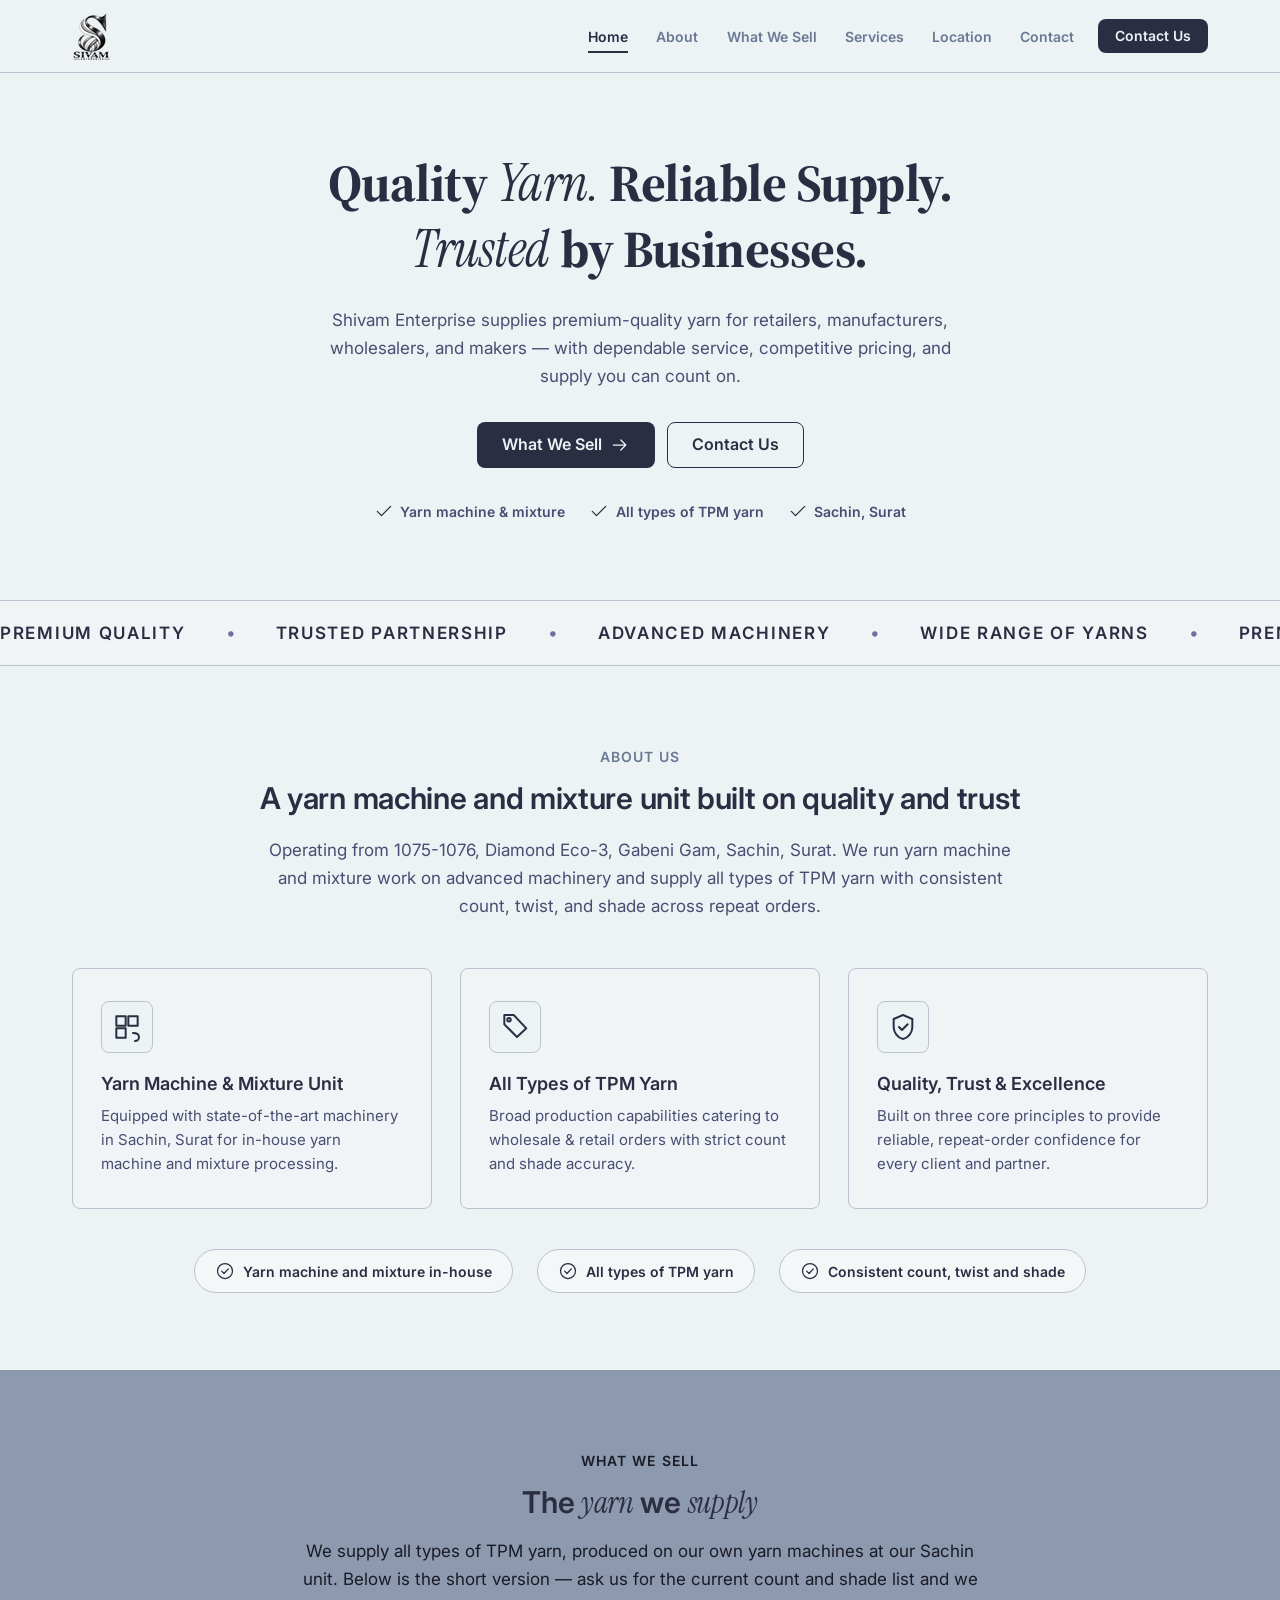
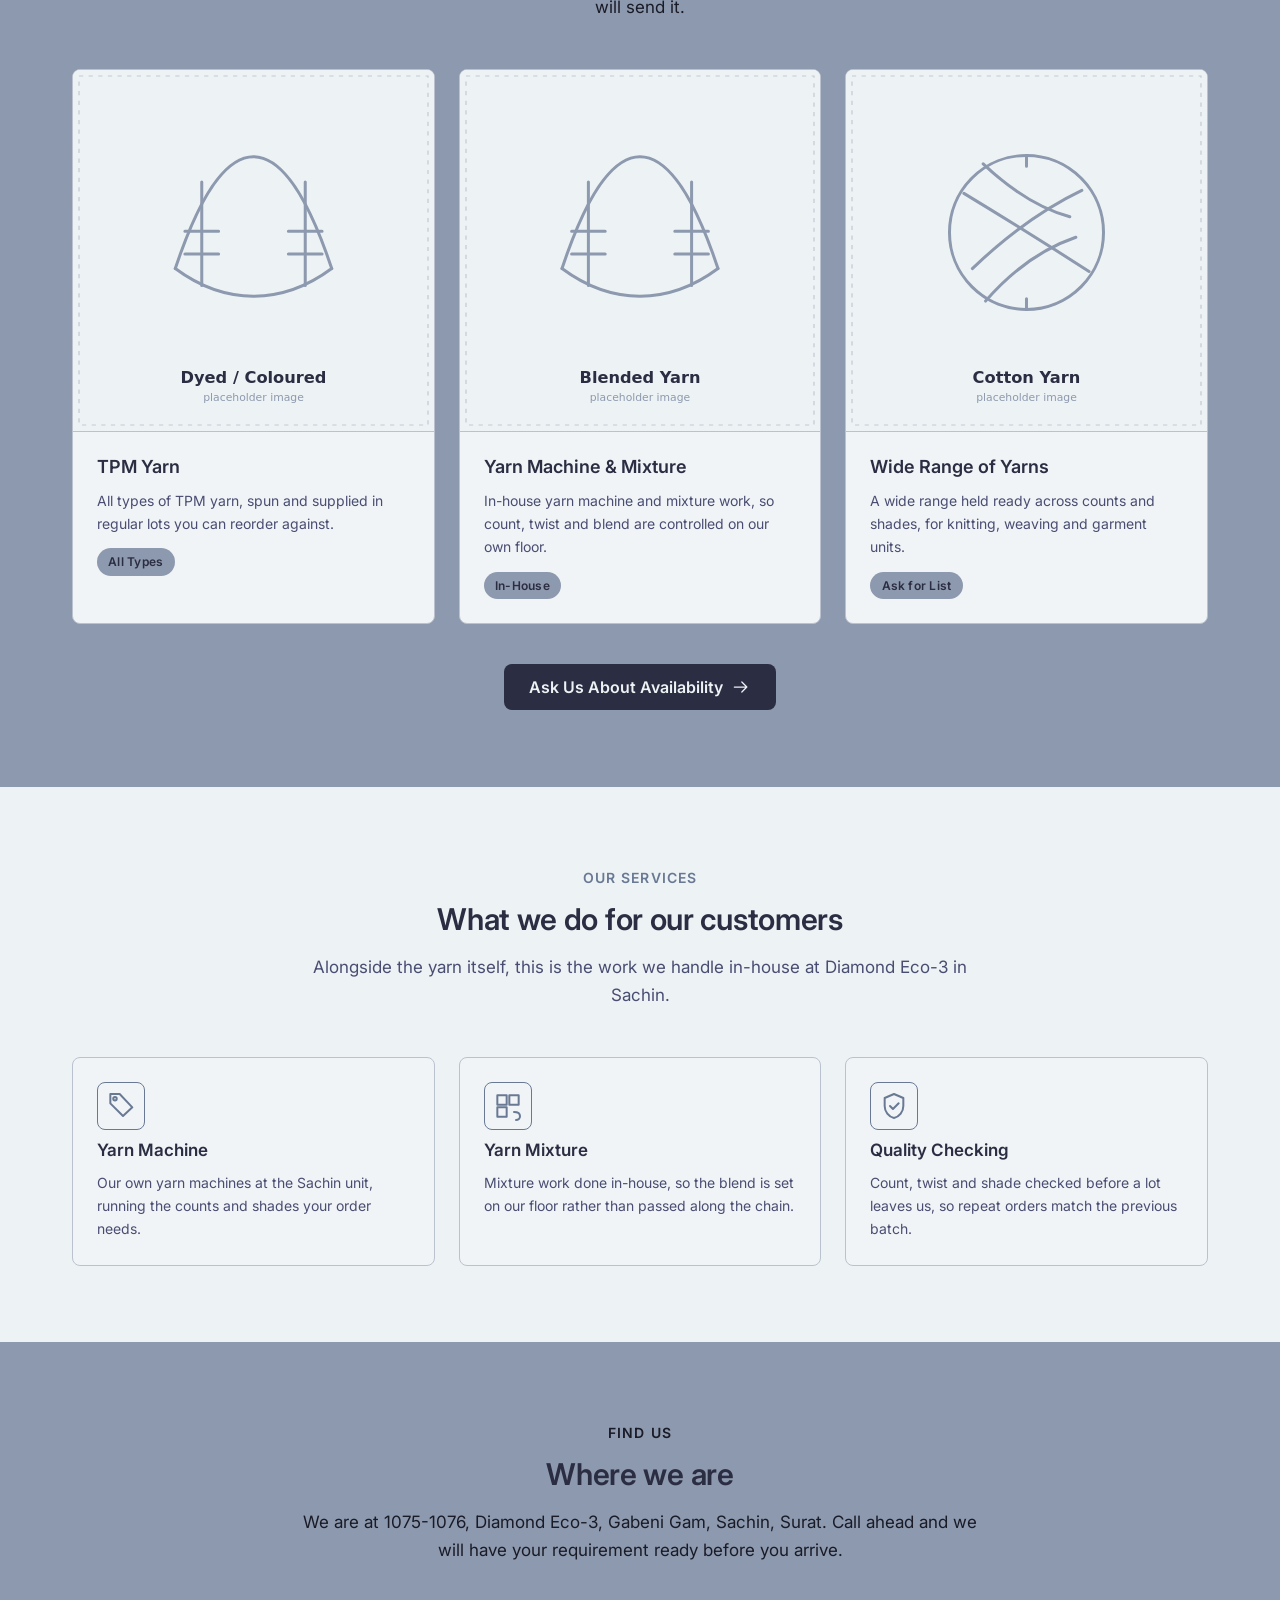
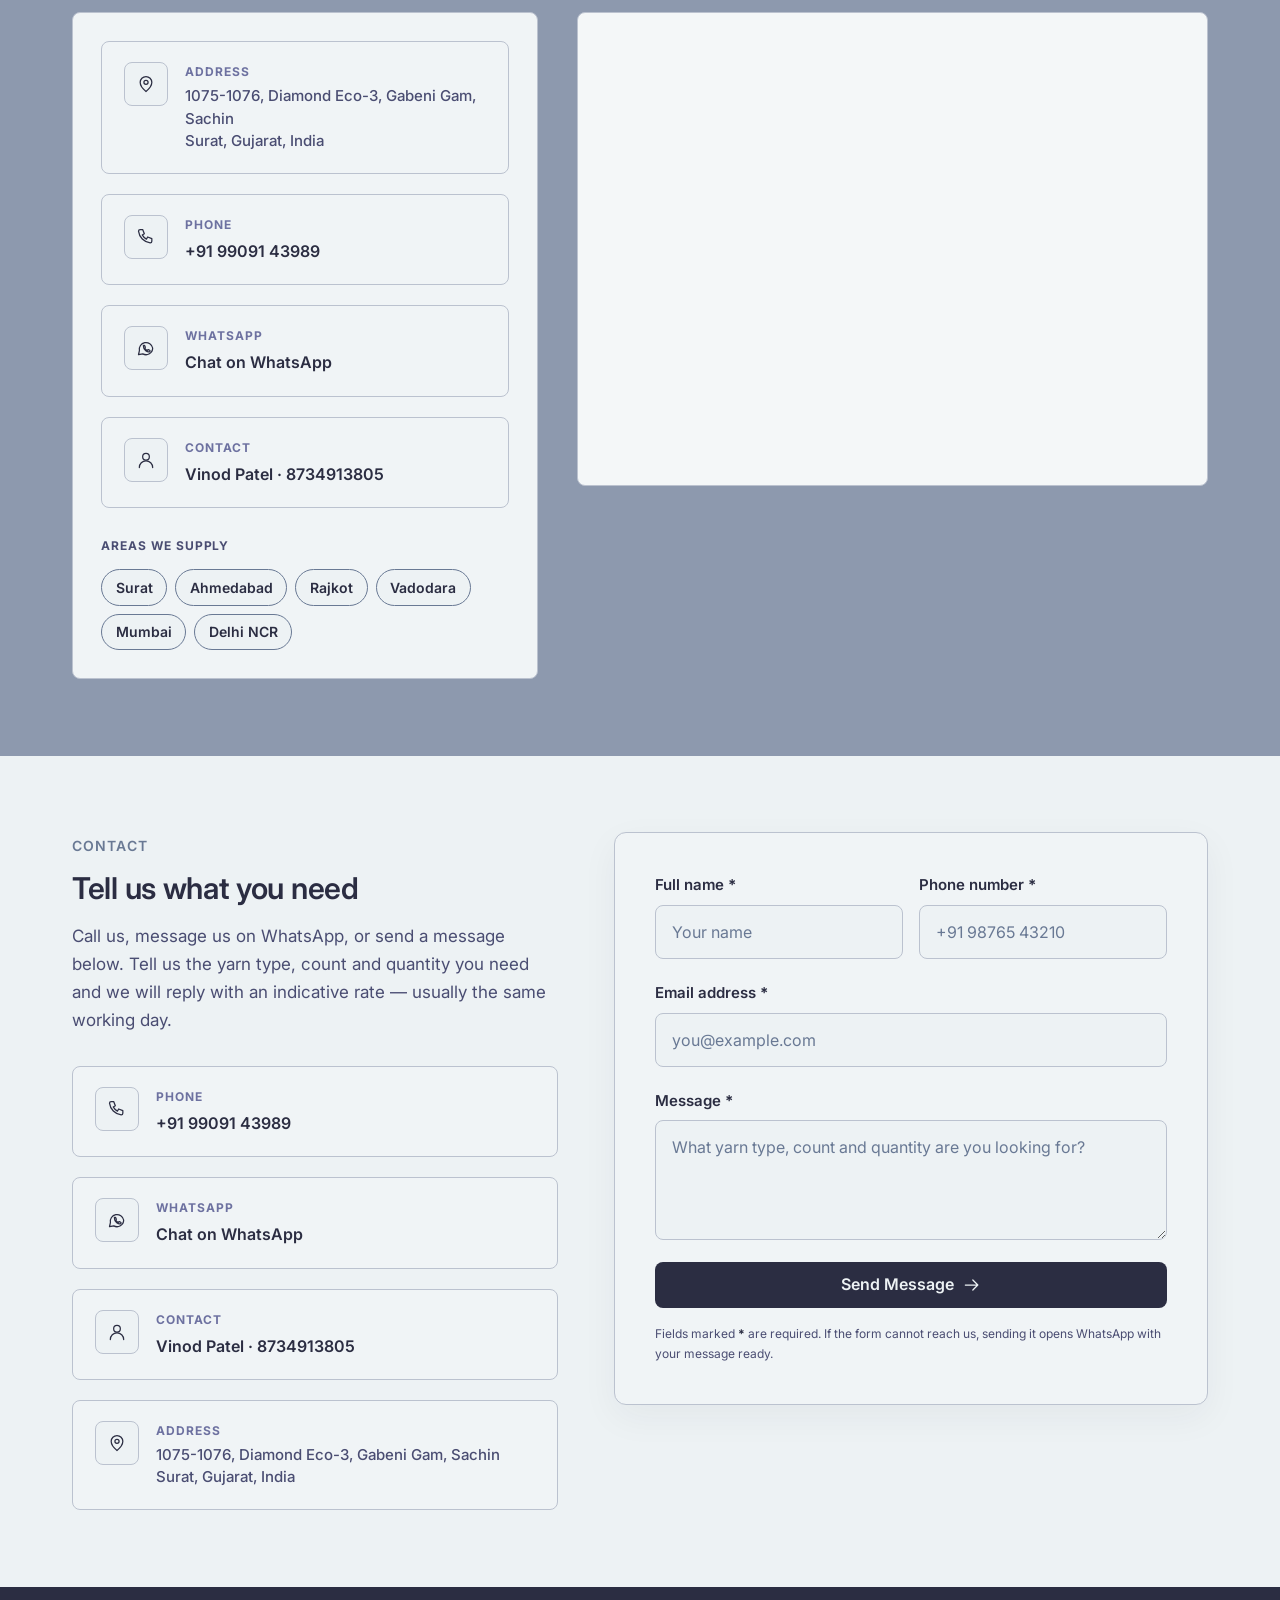
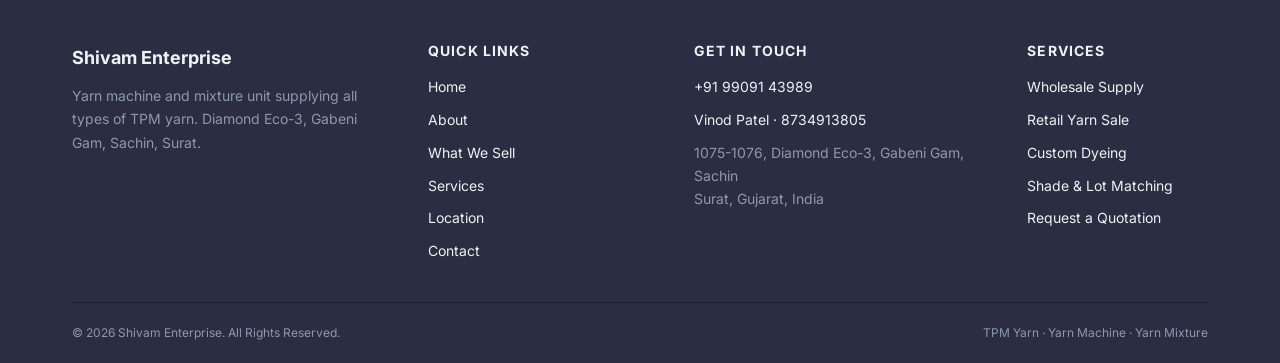
==== index.html @ b1f3869c "Use client logo artwork, fix scroll jank, add scroll-spy Logo - Adopt the client's current artwork a" ====
<!DOCTYPE html>
<html lang="en">
<head>
<meta charset="utf-8">
<meta name="viewport" content="width=device-width, initial-scale=1">

<!-- ======================================================================
     SEO basics (required by prompt.md section 5)
     Open Graph / favicon / sitemap were intentionally left out of scope.
     ====================================================================== -->
<title>Shivam Enterprise — Yarn Machine &amp; Mixture, Sachin Surat</title>
<meta name="description" content="Shivam Enterprise supplies premium-quality yarn from 1075-1076, Diamond Eco-3, Gabeni Gam, Sachin, Surat. Yarn machine and mixture unit, all types of TPM yarn, wholesale and retail.">
<link rel="canonical" href="https://www.shivamenterprise.in/">
<meta name="theme-color" content="#edf2f4">

<!-- Favicon. One small on-palette SVG, not the full artwork: the logo is a
     detailed portrait mark that would be an unreadable smudge at 16px, and
     Sivam_Enterprise_Logo_Transparent.svg is 1.85 MB because it is a raster
     wrapped in an <svg> tag despite the extension. Pointing five sizes at it
     meant every tab fetch pulled ~1.9 MB. -->
<link rel="icon" type="image/svg+xml" href="images/favicon.svg">

<link rel="preconnect" href="https://fonts.googleapis.com">
<link rel="preconnect" href="https://fonts.gstatic.com" crossorigin>
<!-- Inter for all UI/body/headings (400-700). Instrument Serif for the hero
     headline ONLY, and at weight 400 only - it ships regular-only, so any
     bolder weight would be a synthesised fake. Italic is deliberately not
     requested, so the browser does not download two unused files. -->
<link rel="stylesheet" href="https://fonts.googleapis.com/css2?family=Inter:wght@400;500;600;700&family=Instrument+Serif:ital@0;1&family=Source+Serif+4:ital,opsz,wght@0,8..60,400..700;1,8..60,400..700&display=swap">
<link rel="stylesheet" href="css/style.css">
</head>

<body>

<a class="skip-link" href="#main">Skip to main content</a>

<!-- ======================================================================
     ICON SPRITE - outline style, 24x24, stroke 1.5, currentColor only.
     Add a new icon by copying a <symbol> and changing the path data.
     ====================================================================== -->
<svg class="icon-sprite" aria-hidden="true" focusable="false" xmlns="http://www.w3.org/2000/svg">
  <symbol id="i-menu" viewBox="0 0 24 24"><path d="M3 6h18M3 12h18M3 18h18"/></symbol>
  <symbol id="i-close" viewBox="0 0 24 24"><path d="M6 6l12 12M18 6L6 18"/></symbol>
  <symbol id="i-phone" viewBox="0 0 24 24"><path d="M5 3h3l2 5-2.5 1.5a12 12 0 0 0 5 5L14 12l5 2v3a2 2 0 0 1-2 2A16 16 0 0 1 3 5a2 2 0 0 1 2-2Z"/></symbol>
  <symbol id="i-whatsapp" viewBox="0 0 24 24"><path d="M20 12a8 8 0 0 1-11.9 7L3 20l1.1-4.9A8 8 0 1 1 20 12Z"/><path d="M8.8 9.2c.2-.5.4-.5.6-.5h.5c.2 0 .4 0 .6.5l.7 1.7c.1.2 0 .4-.1.6l-.4.5c-.1.2-.2.3-.1.5a6 6 0 0 0 2.6 2.3c.2.1.4 0 .5-.1l.6-.7c.2-.2.3-.2.5-.1l1.6.8c.2.1.4.2.4.4v.6c0 .4-.3.8-.7.9-1.4.4-3-.2-4.4-1.3-1.5-1.2-2.7-3-2.7-4.8 0-.8.3-1.5.6-1.8Z"/></symbol>
  <symbol id="i-mail" viewBox="0 0 24 24"><rect x="3" y="5" width="18" height="14" rx="2"/><path d="m3.5 7 8.5 6 8.5-6"/></symbol>
  <symbol id="i-pin" viewBox="0 0 24 24"><path d="M12 21s7-5.6 7-11a7 7 0 1 0-14 0c0 5.4 7 11 7 11Z"/><circle cx="12" cy="10" r="2.5"/></symbol>
  <symbol id="i-clock" viewBox="0 0 24 24"><circle cx="12" cy="12" r="9"/><path d="M12 7v5l3 2"/></symbol>
  <symbol id="i-check" viewBox="0 0 24 24"><path d="m4 12.5 5 5L20 6.5"/></symbol>
  <symbol id="i-check-circle" viewBox="0 0 24 24"><circle cx="12" cy="12" r="9"/><path d="m8 12.2 2.8 2.8L16 9.5"/></symbol>
  <symbol id="i-alert" viewBox="0 0 24 24"><circle cx="12" cy="12" r="9"/><path d="M12 7.5v5.5M12 16.2v.3"/></symbol>
  <symbol id="i-arrow-right" viewBox="0 0 24 24"><path d="M4 12h15M13 6l6 6-6 6"/></symbol>
  <symbol id="i-shield" viewBox="0 0 24 24"><path d="M12 3l7 3v6c0 4.2-2.9 7.9-7 9-4.1-1.1-7-4.8-7-9V6l7-3Z"/><path d="m9 12 2.2 2.2L15.5 10"/></symbol>
  <symbol id="i-truck" viewBox="0 0 24 24"><path d="M3 7h10v9H3zM13 10h4l3 3v3h-7z"/><circle cx="7" cy="18" r="1.8"/><circle cx="17" cy="18" r="1.8"/></symbol>
  <symbol id="i-swatch" viewBox="0 0 24 24"><path d="M4 4h7v7H4zM13 4h7v7h-7zM4 13h7v7H4z"/><path d="M16.5 16.5c3 0 4.5 1.4 4.5 3.2 0 1.6-1.3 2.8-3 2.8"/></symbol>
  <symbol id="i-tag" viewBox="0 0 24 24"><path d="M11 3H4v7l9.5 9.5L20.5 13 11 3Z"/><circle cx="7.5" cy="6.5" r="1.3"/></symbol>
  <symbol id="i-award" viewBox="0 0 24 24"><circle cx="12" cy="9" r="5.5"/><path d="m8.5 13.5-1.5 7.5 5-2.5 5 2.5-1.5-7.5"/></symbol>
  <symbol id="i-user" viewBox="0 0 24 24"><circle cx="12" cy="8" r="4"/><path d="M4 21a8 8 0 0 1 16 0"/></symbol>
  <symbol id="i-instagram" viewBox="0 0 24 24"><rect x="3" y="3" width="18" height="18" rx="5"/><circle cx="12" cy="12" r="4"/><circle cx="17" cy="7" r="0.9"/></symbol>
  <symbol id="i-facebook" viewBox="0 0 24 24"><path d="M14 8h2.5V5H14a3.5 3.5 0 0 0-3.5 3.5V11H8v3h2.5v6h3v-6H16l.5-3h-3V8.8A.8.8 0 0 1 14.3 8Z"/></symbol>
</svg>

<!-- ======================================================================
     NAVBAR
     ====================================================================== -->
<header class="site-header" id="top">
  <nav class="container nav" aria-label="Primary">
    <a class="brand" href="#home">
      <picture>
        <source srcset="images/logo.webp" type="image/webp">
        <img class="brand__logo" src="images/logo.png"
             srcset="images/logo-2x.png 2x, images/logo-3x.png 3x"
             width="39" height="48" alt="Shivam Enterprise" decoding="async">
      </picture>
    </a>


    <button class="nav__toggle" type="button"
            aria-expanded="false" aria-controls="nav-menu" aria-label="Open menu">
      <svg class="icon icon--menu" aria-hidden="true"><use href="#i-menu"></use></svg>
      <svg class="icon icon--close" aria-hidden="true"><use href="#i-close"></use></svg>
    </button>

    <div class="nav__menu" id="nav-menu">
      <ul class="nav__links">
        <li><a class="nav__link is-active" href="#home" data-nav="home">Home</a></li>
        <li><a class="nav__link" href="#about" data-nav="about">About</a></li>
        <li><a class="nav__link" href="#what-we-sell" data-nav="sell">What We Sell</a></li>
        <li><a class="nav__link" href="#services" data-nav="services">Services</a></li>
        <li><a class="nav__link" href="#location" data-nav="location">Location</a></li>
        <li><a class="nav__link" href="#contact" data-nav="contact">Contact</a></li>
      </ul>
      <div class="nav__actions">
        <a class="btn btn--primary btn--small" href="#contact">Contact Us</a>
      </div>
    </div>
  </nav>
</header>

<main id="main">

  <!-- ====================================================================
       1. HERO — text only, centred at every width.
       EDIT: the <h1> and the paragraph below are the two most important
       lines of copy on the site.

       The headline mixes two display faces word by word:
         .font-source-serif  -> Source Serif 4, normal, 700  (structural words)
         .font-serif-italic  -> Instrument Serif, italic, 400 (accent words)
       .hero__title-line forces the break between the two lines. Keep both
       faces inside the .hero__title only - everything else is Inter.
       ==================================================================== -->
  <section class="hero" id="home" data-nav="home" aria-labelledby="hero-title">
    <div class="container hero__grid">
      <div class="hero__body">
        <h1 class="hero__title" id="hero-title">
          <span class="hero__title-line"><span class="font-source-serif">Quality</span> <span class="font-serif-italic">Yarn.</span> <span class="font-source-serif">Reliable Supply.</span></span>
          <span class="hero__title-line"><span class="font-serif-italic">Trusted</span> <span class="font-source-serif">by Businesses.</span></span>
        </h1>
        <p class="hero__text">
          Shivam Enterprise supplies premium-quality yarn for retailers,
          manufacturers, wholesalers, and makers — with dependable service,
          competitive pricing, and supply you can count on.
        </p>
        <div class="hero__actions">
          <a class="btn btn--primary" href="#what-we-sell">
            What We Sell <svg class="icon" aria-hidden="true"><use href="#i-arrow-right"></use></svg>
          </a>
          <a class="btn btn--secondary" href="#contact">Contact Us</a>
        </div>
        <ul class="hero__points">
          <li><svg class="icon" aria-hidden="true"><use href="#i-check"></use></svg> Yarn machine &amp; mixture</li>
          <li><svg class="icon" aria-hidden="true"><use href="#i-check"></use></svg> All types of TPM yarn</li>
          <li><svg class="icon" aria-hidden="true"><use href="#i-check"></use></svg> Sachin, Surat</li>
        </ul>
      </div>
    </div>
  </section>

  <!-- ====================================================================
       2. VALUE BAND  (Lavender Grey - the 30% surface)
       These four come from the company signage. EDIT if you would rather
       show real figures here (years in business, tonnage, clients).
       ==================================================================== -->
  <section class="ticker" aria-label="Business highlights">
    <div class="ticker__track">
      <div class="ticker__content">
        <span class="ticker__item">Premium Quality</span>
        <span class="ticker__dot">&bull;</span>
        <span class="ticker__item">Trusted Partnership</span>
        <span class="ticker__dot">&bull;</span>
        <span class="ticker__item">Advanced Machinery</span>
        <span class="ticker__dot">&bull;</span>
        <span class="ticker__item">Wide Range of Yarns</span>
        <span class="ticker__dot">&bull;</span>
        <span class="ticker__item">Premium Quality</span>
        <span class="ticker__dot">&bull;</span>
        <span class="ticker__item">Trusted Partnership</span>
        <span class="ticker__dot">&bull;</span>
        <span class="ticker__item">Advanced Machinery</span>
        <span class="ticker__dot">&bull;</span>
        <span class="ticker__item">Wide Range of Yarns</span>
        <span class="ticker__dot">&bull;</span>
      </div>
      <div class="ticker__content" aria-hidden="true">
        <span class="ticker__item">Premium Quality</span>
        <span class="ticker__dot">&bull;</span>
        <span class="ticker__item">Trusted Partnership</span>
        <span class="ticker__dot">&bull;</span>
        <span class="ticker__item">Advanced Machinery</span>
        <span class="ticker__dot">&bull;</span>
        <span class="ticker__item">Wide Range of Yarns</span>
        <span class="ticker__dot">&bull;</span>
        <span class="ticker__item">Premium Quality</span>
        <span class="ticker__dot">&bull;</span>
        <span class="ticker__item">Trusted Partnership</span>
        <span class="ticker__dot">&bull;</span>
        <span class="ticker__item">Advanced Machinery</span>
        <span class="ticker__dot">&bull;</span>
        <span class="ticker__item">Wide Range of Yarns</span>
        <span class="ticker__dot">&bull;</span>
      </div>
    </div>
  </section>

  <!-- ====================================================================
       3. ABOUT US
       EDIT: the two paragraphs and the checklist.
       ==================================================================== -->
  <section class="section" id="about" data-nav="about" aria-labelledby="about-title">
    <div class="container">
      
      <div class="about__head">
        <span class="eyebrow">About Us</span>
        <h2 id="about-title">A yarn machine and mixture unit built on quality and trust</h2>
        <p class="about__intro">
          Operating from 1075-1076, Diamond Eco-3, Gabeni Gam, Sachin, Surat. We run yarn machine
          and mixture work on advanced machinery and supply all types of TPM yarn with consistent count, twist, and shade across repeat orders.
        </p>
      </div>

      <div class="about__features">
        <div class="about-card">
          <div class="about-card__icon">
            <svg class="icon icon--lg" aria-hidden="true"><use href="#i-swatch"></use></svg>
          </div>
          <h3 class="about-card__title">Yarn Machine &amp; Mixture Unit</h3>
          <p class="about-card__desc">
            Equipped with state-of-the-art machinery in Sachin, Surat for in-house yarn machine and mixture processing.
          </p>
        </div>

        <div class="about-card">
          <div class="about-card__icon">
            <svg class="icon icon--lg" aria-hidden="true"><use href="#i-tag"></use></svg>
          </div>
          <h3 class="about-card__title">All Types of TPM Yarn</h3>
          <p class="about-card__desc">
            Broad production capabilities catering to wholesale &amp; retail orders with strict count and shade accuracy.
          </p>
        </div>

        <div class="about-card">
          <div class="about-card__icon">
            <svg class="icon icon--lg" aria-hidden="true"><use href="#i-shield"></use></svg>
          </div>
          <h3 class="about-card__title">Quality, Trust &amp; Excellence</h3>
          <p class="about-card__desc">
            Built on three core principles to provide reliable, repeat-order confidence for every client and partner.
          </p>
        </div>
      </div>

      <div class="about__highlights">
        <div class="about__pill">
          <svg class="icon" aria-hidden="true"><use href="#i-check-circle"></use></svg>
          <span>Yarn machine and mixture in-house</span>
        </div>
        <div class="about__pill">
          <svg class="icon" aria-hidden="true"><use href="#i-check-circle"></use></svg>
          <span>All types of TPM yarn</span>
        </div>
        <div class="about__pill">
          <svg class="icon" aria-hidden="true"><use href="#i-check-circle"></use></svg>
          <span>Consistent count, twist and shade</span>
        </div>
      </div>

    </div>
  </section>

  <!-- ====================================================================
       4. WHAT WE SELL
       Informational only: no prices, no per-item buttons, no ordering.
       TODO: these 3 cards cover only what the company signage confirms.
       Replace them with your real product list — copy or delete a whole
       <article> to add or remove a type, and point each <img> at a real
       photo in images/categories/.
       ==================================================================== -->
  <section class="section section--lav" id="what-we-sell" data-nav="sell" aria-labelledby="sell-title">
    <div class="container">
      <div class="section-head">
        <span class="eyebrow">What We Sell</span>
        <h2 id="sell-title">The <span class="font-serif-italic">yarn</span> we <span class="font-serif-italic">supply</span></h2>
        <p class="lead" style="margin-top:1rem">
          We supply all types of TPM yarn, produced on our own yarn machines
          at our Sachin unit. Below is the short version — ask us for the
          current count and shade list and we will send it.
        </p>
      </div>

      <div class="grid grid--3">

        <article class="card card--info">
          <div class="card__media">
            <img src="images/categories/dyed.svg" width="600" height="600"
                 alt="Placeholder image - melange yarn in assorted shades" loading="lazy" decoding="async">
          </div>
          <div class="card__body">
            <h3 class="card__title">TPM Yarn</h3>
            <p class="card__desc">All types of TPM yarn, spun and supplied in regular lots you can reorder against.</p>
            <span class="tag">All Types</span>
          </div>
        </article>

        <article class="card card--info">
          <div class="card__media">
            <img src="images/categories/blended.svg" width="600" height="600"
                 alt="Placeholder image - blended yarn mixture" loading="lazy" decoding="async">
          </div>
          <div class="card__body">
            <h3 class="card__title">Yarn Machine &amp; Mixture</h3>
            <p class="card__desc">In-house yarn machine and mixture work, so count, twist and blend are controlled on our own floor.</p>
            <span class="tag">In-House</span>
          </div>
        </article>

        <article class="card card--info">
          <div class="card__media">
            <img src="images/categories/cotton.svg" width="600" height="600"
                 alt="Placeholder image - wide range of yarn cones" loading="lazy" decoding="async">
          </div>
          <div class="card__body">
            <h3 class="card__title">Wide Range of Yarns</h3>
            <p class="card__desc">A wide range held ready across counts and shades, for knitting, weaving and garment units.</p>
            <span class="tag">Ask for List</span>
          </div>
        </article>

      </div>

      <p style="text-align:center;margin-top:2.5rem">
        <a class="btn btn--primary" href="#contact">
          Ask Us About Availability <svg class="icon" aria-hidden="true"><use href="#i-arrow-right"></use></svg>
        </a>
      </p>
    </div>
  </section>

  <!-- ====================================================================
       5. OUR SERVICES
       EDIT: keep only the services you genuinely offer. To add one, copy a
       whole <article class="service"> and pick an icon id from the sprite
       at the top of this file.
       ==================================================================== -->
  <section class="section" id="services" data-nav="services" aria-labelledby="services-title">
    <div class="container">
      <div class="section-head">
        <span class="eyebrow">Our Services</span>
        <h2 id="services-title">What we do for our customers</h2>
        <p class="lead" style="margin-top:1rem">
          Alongside the yarn itself, this is the work we handle in-house at
          Diamond Eco-3 in Sachin.
        </p>
      </div>

      <div class="grid grid--3">

        <article class="service">
          <span class="service__icon"><svg class="icon icon--lg" aria-hidden="true"><use href="#i-tag"></use></svg></span>
          <h3>Yarn Machine</h3>
          <p>Our own yarn machines at the Sachin unit, running the counts and shades your order needs.</p>
        </article>

        <article class="service">
          <span class="service__icon"><svg class="icon icon--lg" aria-hidden="true"><use href="#i-swatch"></use></svg></span>
          <h3>Yarn Mixture</h3>
          <p>Mixture work done in-house, so the blend is set on our floor rather than passed along the chain.</p>
        </article>

        <article class="service">
          <span class="service__icon"><svg class="icon icon--lg" aria-hidden="true"><use href="#i-shield"></use></svg></span>
          <h3>Quality Checking</h3>
          <p>Count, twist and shade checked before a lot leaves us, so repeat orders match the previous batch.</p>
        </article>

      </div>
    </div>
  </section>

  <!-- ====================================================================
       6. LOCATION
       The address, map and service areas are all rendered from js/data.js
       (SITE.contact.address, SITE.mapEmbed, SITE.areas). Nothing here needs
       editing - change those values in js/data.js instead.
       ==================================================================== -->
  <section class="section section--lav" id="location" data-nav="location" aria-labelledby="location-title">
    <div class="container">
      <div class="section-head">
        <span class="eyebrow">Find Us</span>
        <h2 id="location-title">Where we are</h2>
        <p class="lead" style="margin-top:1rem">
          We are at 1075-1076, Diamond Eco-3, Gabeni Gam, Sachin, Surat. Call
          ahead and we will have your requirement ready before you arrive.
        </p>
      </div>

      <div class="location__grid">

        <div class="location__panel">
          <div class="contact-list" style="margin-top:0" id="location-contact"><!-- filled by js/main.js --></div>

          <div style="margin-top:1.75rem">
            <p class="areas__title">Areas We Supply</p>
            <ul class="areas__list" id="areas-list"><!-- filled by js/main.js --></ul>
          </div>
        </div>

        <div class="map" id="map"><!-- filled by js/main.js --></div>

      </div>
    </div>
  </section>

  <!-- OPTIONAL: testimonials
       If you have 2-3 short client quotes, insert a <section class="section"
       id="testimonials"> block here using the .grid--3 + .card classes already
       defined in css/style.css. No CSS changes are needed.

  <section class="section" id="testimonials" aria-labelledby="testimonials-title">
    <div class="container">
      <div class="section-head">
        <span class="eyebrow">Testimonials</span>
        <h2 id="testimonials-title">What our clients say</h2>
      </div>
      <div class="grid grid--3">
        <article class="card"><div class="card__body">
          <p class="card__desc">"Quote goes here."</p>
          <h3 class="card__title" style="font-size:1rem">Client Name</h3>
          <span class="card__spec">Business, City</span>
        </div></article>
      </div>
    </div>
  </section>
  -->

  <!-- ====================================================================
       7. CONTACT / ENQUIRY
       EDIT: nothing in the left column. All contact values live in
       js/data.js under SITE.contact, so there is one place to change them.
       The <noscript> block below repeats them as static text.
       ==================================================================== -->
  <section class="section" id="contact" data-nav="contact" aria-labelledby="contact-title">
    <div class="container contact__grid">

      <div class="contact__info">
        <span class="eyebrow">Contact</span>
        <h2 id="contact-title">Tell us what you need</h2>
        <p class="lead" style="margin-top:1rem">
          Call us, message us on WhatsApp, or send a message below. Tell us the
          yarn type, count and quantity you need and we will reply with an
          indicative rate — usually the same working day.
        </p>

        <div class="contact-list" id="contact-list"><!-- filled by js/main.js --></div>

        <noscript>
          <ul class="contact-list">
            <li class="contact-item">
              <span class="contact-item__icon"><svg class="icon" aria-hidden="true"><use href="#i-phone"></use></svg></span>
              <span>
                <span class="contact-item__label">Phone</span>
                <a class="contact-item__value" href="tel:+919909143989">+91 99091 43989</a>
              </span>
            </li>
            <li class="contact-item">
              <span class="contact-item__icon"><svg class="icon" aria-hidden="true"><use href="#i-user"></use></svg></span>
              <span>
                <span class="contact-item__label">Contact</span>
                <a class="contact-item__value" href="tel:+918734913805">Vinod Patel &middot; 8734913805</a>
              </span>
            </li>
            <li class="contact-item">
              <span class="contact-item__icon"><svg class="icon" aria-hidden="true"><use href="#i-pin"></use></svg></span>
              <span>
                <span class="contact-item__label">Address</span>
                <span class="contact-item__value contact-item__value--plain">1075-1076, Diamond Eco-3, Gabeni Gam, Sachin<br>Surat, Gujarat, India</span>
              </span>
            </li>
          </ul>
        </noscript>
      </div>

      <!-- ENQUIRY FORM
           Submission order:
             1. If SITE.form.endpoint is filled in -> POST to Formspree.
             2. If that request fails, or no endpoint is set -> open WhatsApp
                with the enquiry pre-filled. The visitor never loses their text.
           Nothing here needs editing for that to work. -->
      <form class="form" id="enquiry-form" novalidate>
        <div class="form__status" id="form-status" role="status" aria-live="polite">
          <svg class="icon" aria-hidden="true"><use href="#i-check-circle"></use></svg>
          <span id="form-status-text"></span>
        </div>

        <div class="form__row">
          <div class="field">
            <label class="field__label" for="f-name">
              Full name <span class="field__hint" aria-hidden="true">*</span>
            </label>
            <input class="field__control" id="f-name" name="name" type="text"
                   autocomplete="name" placeholder="Your name" required
                   aria-describedby="e-name">
            <p class="field__error" id="e-name">
              <svg class="icon" aria-hidden="true"><use href="#i-alert"></use></svg>
              <span>Please enter your name.</span>
            </p>
          </div>

          <div class="field">
            <label class="field__label" for="f-phone">
              Phone number <span class="field__hint" aria-hidden="true">*</span>
            </label>
            <input class="field__control" id="f-phone" name="phone" type="tel"
                   autocomplete="tel" placeholder="+91 98765 43210" required
                   aria-describedby="e-phone">
            <p class="field__error" id="e-phone">
              <svg class="icon" aria-hidden="true"><use href="#i-alert"></use></svg>
              <span>Enter a valid phone number (7 to 15 digits).</span>
            </p>
          </div>
        </div>

        <div class="field">
          <label class="field__label" for="f-email">
            Email address <span class="field__hint" aria-hidden="true">*</span>
          </label>
          <input class="field__control" id="f-email" name="email" type="email"
                 autocomplete="email" placeholder="you@example.com" required
                 aria-describedby="e-email">
          <p class="field__error" id="e-email">
            <svg class="icon" aria-hidden="true"><use href="#i-alert"></use></svg>
            <span>Enter a valid email address.</span>
          </p>
        </div>

        <div class="field">
          <label class="field__label" for="f-message">
            Message <span class="field__hint" aria-hidden="true">*</span>
          </label>
          <textarea class="field__control" id="f-message" name="message" required
                    placeholder="What yarn type, count and quantity are you looking for?"
                    aria-describedby="e-message"></textarea>
          <p class="field__error" id="e-message">
            <svg class="icon" aria-hidden="true"><use href="#i-alert"></use></svg>
            <span>Please tell us what you need.</span>
          </p>
        </div>

        <button class="btn btn--primary btn--block" type="submit" id="form-submit">
          <span id="form-submit-text">Send Message</span>
          <svg class="icon" aria-hidden="true"><use href="#i-arrow-right"></use></svg>
        </button>

        <p class="form__note">
          Fields marked <span class="field__hint" aria-hidden="true">*</span> are required.
          If the form cannot reach us, sending it opens WhatsApp with your message ready.
        </p>
      </form>

    </div>
  </section>

</main>

<!-- ======================================================================
     FOOTER
     ===================================================================== -->
<footer class="site-footer">
  <div class="container">
    <div class="footer__grid">

      <div>
        <a class="footer__brand" href="#home">Shivam Enterprise</a>
        <p class="footer__tagline">
          Yarn machine and mixture unit supplying all types of TPM yarn.
          Diamond Eco-3, Gabeni Gam, Sachin, Surat.
        </p>
        <!-- Social icons are generated by js/main.js from SITE.contact.social.
             The row stays hidden until you add a real profile URL. -->
        <div class="footer__social" hidden></div>
      </div>

      <div>
        <h2 class="footer__title">Quick Links</h2>
        <ul class="footer__list">
          <li><a href="#home">Home</a></li>
          <li><a href="#about">About</a></li>
          <li><a href="#what-we-sell">What We Sell</a></li>
          <li><a href="#services">Services</a></li>
          <li><a href="#location">Location</a></li>
          <li><a href="#contact">Contact</a></li>
        </ul>
      </div>

      <div>
        <h2 class="footer__title">Get In Touch</h2>
        <ul class="footer__list" id="footer-contact"><!-- filled by js/main.js --></ul>
      </div>

      <div>
        <h2 class="footer__title">Services</h2>
        <ul class="footer__list">
          <li><a href="#services">Wholesale Supply</a></li>
          <li><a href="#services">Retail Yarn Sale</a></li>
          <li><a href="#services">Custom Dyeing</a></li>
          <li><a href="#services">Shade &amp; Lot Matching</a></li>
          <li><a href="#contact">Request a Quotation</a></li>
        </ul>
      </div>

    </div>

    <div class="footer__bar">
      <span>&copy; <span id="year">2026</span> Shivam Enterprise. All Rights Reserved.</span>
      <span>TPM Yarn &middot; Yarn Machine &middot; Yarn Mixture</span>
    </div>
  </div>
</footer>

<script src="js/data.js" defer></script>
<script src="js/main.js" defer></script>
</body>
</html>
---- css/style.css ----
/* ==========================================================================
   Shivam Enterprise — stylesheet
   Design system: design.md (Platinum 60% / Lavender Grey 30% / Space Indigo 10%)
   Build order: tokens -> reset -> typography -> layout -> components -> responsive

   COLOUR CONTRACT
   Only the 12 hex values below may appear anywhere in this project.
   Anything else is a violation of design.md section 2.
   ========================================================================== */

/* --------------------------------------------------------------------------
   1. TOKENS
   -------------------------------------------------------------------------- */
:root {
  /* Core three */
  --platinum: #edf2f4;      /* 60% - dominant background */
  --lavender: #8d99ae;      /* 30% - secondary surfaces, borders, muted icons */
  --indigo: #2b2d42;        /* 10% - accent, buttons, headings, footer */

  /* Sanctioned shades (design.md 2.3) - interactive states only */
  --indigo-300: #191b27;    /* accent hover */
  --indigo-200: #11121a;    /* accent pressed */
  --indigo-700: #6d71a0;    /* accent tint chips */
  --lav-400: #697994;       /* secondary hover / text-safe secondary / input borders */
  --lav-700: #bbc2cf;       /* decorative hairline dividers */
  --lav-900: #e8ebef;       /* disabled button fill */
  --plat-600: #f0f4f6;      /* card background */
  --plat-700: #f4f7f8;      /* alternate section background */
  --plat-400: #b1c6cf;      /* hairline on light background */

  /* Text roles (design.md 2.4) - contrast vs Platinum noted */
  --text-heading: var(--indigo);        /* 11.95:1 on Platinum - AA */
  --text-body: #4a4d72;                  /*  7.17:1 on Platinum - AA  */
  --text-muted: var(--lav-400);         /*  3.91:1 on Platinum - large/bold + decorative only */
  --text-on-dark: var(--platinum);      /*  9.21:1 on Indigo - AA */
  --text-on-lav: var(--indigo);         /*  4.69:1 on Lavender - AA */
  --text-on-lav-strong: var(--indigo-200); /* 6.49:1 on Lavender - AA */

  /* Typography */
  --font: "Inter", system-ui, -apple-system, "Segoe UI", Roboto, Arial, sans-serif;
  /* Display face: the hero headline only. Instrument Serif ships regular only,
     so it must never be given a bold weight or the browser fakes one. */
  --font-display: "Instrument Serif", Georgia, "Times New Roman", Times, serif;
  --font-source-serif: "Source Serif 4", Georgia, "Times New Roman", serif;
  --fs-h1: 2.5rem;
  --fs-h2: 1.875rem;
  --fs-h3: 1.25rem;
  --fs-body: 1rem;
  --fs-small: 0.875rem;
  --fs-xs: 0.75rem;

  /* Layout */
  --container: 1200px;
  --section-y: clamp(2.5rem, 6vw, 6rem);
  --gap: 1.5rem;
  --pad-card: 1.5rem;
  --pad-inline: clamp(1rem, 4vw, 2rem);
  --nav-h: 4.5rem;

  /* Shape */
  --radius: 8px;
  --radius-sm: 6px;
  --radius-pill: 999px;
  --shadow-card: 0 1px 2px rgba(17, 18, 26, 0.05);
  --shadow-nav: 0 1px 3px rgba(17, 18, 26, 0.08);

  --transition: 180ms ease;
}

/* --------------------------------------------------------------------------
   2. RESET
   -------------------------------------------------------------------------- */
*,
*::before,
*::after { box-sizing: border-box; }

/* The `hidden` attribute is semantic and must win over any `display` a
   component sets, otherwise hiding an element with JS silently fails. */
[hidden] { display: none !important; }

html {
  scroll-behavior: smooth;
  /* Anchor offset lives HERE and nowhere else. It used to be set twice - once
     as scroll-padding-top on <html> and again as scroll-margin-top on every
     [id] - and the two ADDED together, dropping every anchor target 192px down
     the page under a 73px header. Keep exactly one mechanism. */
  scroll-padding-top: calc(var(--nav-h) + 0.75rem);
  -webkit-text-size-adjust: 100%;
}

body {
  margin: 0;
  background-color: var(--platinum);
  color: var(--text-body);
  font-family: var(--font);
  font-size: var(--fs-body);
  line-height: 1.65;
  -webkit-font-smoothing: antialiased;
}

body.is-locked { overflow: hidden; }

h1, h2, h3, h4, p, figure, blockquote { margin: 0; }
ul, ol { margin: 0; padding: 0; list-style: none; }
img, svg { display: block; max-width: 100%; }
img { height: auto; }

a {
  color: var(--indigo);
  text-decoration: underline;
  text-underline-offset: 3px;
  transition: color var(--transition);
}
a:hover { color: var(--indigo-300); }

button, input, select, textarea {
  font: inherit;
  color: inherit;
}

:focus-visible {
  outline: 2px solid var(--indigo);
  outline-offset: 2px;
  border-radius: 2px;
}

.visually-hidden {
  position: absolute;
  width: 1px; height: 1px;
  margin: -1px; padding: 0;
  overflow: hidden;
  clip: rect(0 0 0 0);
  white-space: nowrap;
  border: 0;
}

.skip-link {
  position: absolute;
  top: 0; left: 50%;
  transform: translate(-50%, -140%);
  z-index: 200;
  padding: 0.75rem 1.25rem;
  background: var(--indigo);
  color: var(--text-on-dark);
  text-decoration: none;
  border-radius: 0 0 var(--radius) var(--radius);
  transition: transform var(--transition);
}
.skip-link:focus { transform: translate(-50%, 0); color: var(--text-on-dark); }

/* --------------------------------------------------------------------------
   3. LAYOUT PRIMITIVES
   -------------------------------------------------------------------------- */
.container {
  width: 100%;
  max-width: var(--container);
  margin-inline: auto;
  padding-inline: var(--pad-inline);
}

.section { padding-block: var(--section-y); }

/* Lavender Grey section background - the 30% surface from design.md 2.2.
   Section-level text sitting directly on Lavender must shift to Space
   Indigo 300: #4a4d72 body text is only 2.81:1 here, Indigo 300 is 5.95:1.
   Text inside .card / .service is unaffected - those keep a Platinum
   surface, so it stays on the accessible body colour. */
.section--lav {
  background-color: var(--lavender);
}
.section--lav .eyebrow { color: var(--indigo-300); }
.section--lav .lead { color: var(--indigo-300); }
.section--lav h2 { color: var(--text-on-lav); }

.section-head {
  max-width: 44rem;
  margin-inline: auto;
  margin-bottom: clamp(2rem, 4vw, 3rem);
  text-align: center;
}
.section-head--left { margin-inline: 0; text-align: left; }

.eyebrow {
  display: inline-block;
  margin-bottom: 0.75rem;
  font-size: var(--fs-small);
  font-weight: 600;
  letter-spacing: 0.08em;
  text-transform: uppercase;
  color: var(--lav-400);
}

h1, h2, h3, h4 { color: var(--text-heading); line-height: 1.2; }
h1 { font-size: clamp(2rem, 5vw, var(--fs-h1)); font-weight: 700; letter-spacing: -0.02em; }
h2 { font-size: clamp(1.5rem, 3.5vw, var(--fs-h2)); font-weight: 600; letter-spacing: -0.01em; }
h3 { font-size: var(--fs-h3); font-weight: 600; }
.lead { font-size: 1.0625rem; color: var(--text-body); }

/* --------------------------------------------------------------------------
   4. BUTTONS  (design.md 5.2)
   -------------------------------------------------------------------------- */
.btn {
  display: inline-flex;
  align-items: center;
  justify-content: center;
  gap: 0.5rem;
  padding: 0.75rem 1.5rem;
  border: 1px solid transparent;
  border-radius: var(--radius);
  font-size: var(--fs-body);
  font-weight: 600;
  line-height: 1.2;
  text-decoration: none;
  cursor: pointer;
  transition: background-color var(--transition),
              border-color var(--transition),
              color var(--transition);
}

.btn--primary {
  background-color: var(--indigo);
  color: var(--text-on-dark);
}
.btn--primary:hover { background-color: var(--indigo-300); color: var(--text-on-dark); }
.btn--primary:active { background-color: var(--indigo-200); }

.btn--secondary {
  background-color: transparent;
  border-color: var(--indigo);
  color: var(--indigo);
}
.btn--secondary:hover { background-color: var(--lav-900); color: var(--indigo); }

.btn--small { padding: 0.5rem 1rem; font-size: var(--fs-small); }
.btn--block { width: 100%; }

.btn[disabled],
.btn[aria-disabled="true"] {
  background-color: var(--lav-900);
  border-color: transparent;
  color: var(--lavender);
  cursor: not-allowed;
}

.btn .icon { flex: none; }

/* --------------------------------------------------------------------------
   5. ICONS
   -------------------------------------------------------------------------- */
.icon-sprite { position: absolute; width: 0; height: 0; overflow: hidden; }
.icon {
  width: 1.25rem;
  height: 1.25rem;
  fill: none;
  stroke: currentColor;
  stroke-width: 1.5;
  stroke-linecap: round;
  stroke-linejoin: round;
  flex: none;
}
.icon--lg { width: 2rem; height: 2rem; }
.icon--muted { color: var(--lav-400); }
.icon--accent { color: var(--indigo); }

/* --------------------------------------------------------------------------
   6. NAVBAR  (design.md 5.1)
   -------------------------------------------------------------------------- */
.site-header {
  position: sticky;
  top: 0;
  z-index: 100;
  background-color: var(--platinum);
  border-bottom: 1px solid var(--lav-700);
  transition: box-shadow var(--transition);
}
.site-header.is-stuck { box-shadow: var(--shadow-nav); }

.nav {
  display: flex;
  align-items: center;
  justify-content: space-between;
  gap: 1rem;
  min-height: var(--nav-h);
}

/* The brand is the logo image, not text. align-items is "center" rather than
   the previous "baseline": a replaced element aligned to the text baseline
   sits visibly low. Colour and text-decoration are kept only so the anchor
   inherits sensibly; the visible colour comes from the image pixels. */
.brand {
  display: inline-flex;
  align-items: center;
  color: var(--indigo);
  text-decoration: none;
}
.brand__logo {
  display: block;
  height: 48px;
  width: auto;
}

.nav__links {
  display: flex;
  align-items: center;
  gap: clamp(1rem, 2.2vw, 2rem);
}

.nav__link {
  position: relative;
  padding: 0.35rem 0;
  font-size: var(--fs-small);
  font-weight: 600;
  color: var(--lav-400);
  text-decoration: none;
  white-space: nowrap;
}
.nav__link::after {
  content: "";
  position: absolute;
  left: 0; right: 0; bottom: -0.15rem;
  height: 2px;
  background-color: var(--indigo);
  transform: scaleX(0);
  transform-origin: left;
  transition: transform var(--transition);
}
.nav__link:hover { color: var(--indigo); }
.nav__link.is-active { color: var(--indigo); }
.nav__link.is-active::after { transform: scaleX(1); }

.nav__actions { display: flex; align-items: center; gap: 0.75rem; }

.nav__toggle {
  display: none;
  align-items: center;
  justify-content: center;
  width: 2.75rem;
  height: 2.75rem;
  padding: 0;
  background: transparent;
  border: 1px solid var(--lav-700);
  border-radius: var(--radius);
  color: var(--indigo);
  cursor: pointer;
}
.nav__toggle .icon--close { display: none; }
.nav__toggle[aria-expanded="true"] .icon--menu { display: none; }
.nav__toggle[aria-expanded="true"] .icon--close { display: block; }

/* --------------------------------------------------------------------------
   7. HERO
   -------------------------------------------------------------------------- */
.hero { padding-block: clamp(2.5rem, 6vw, 5rem) var(--section-y); }

.hero__grid {
  display: grid;
  gap: clamp(2rem, 5vw, 4rem);
  align-items: center;
}

/* Hero display faces. Both are used ONLY inside .hero__title, where the words
   alternate between them - see the scoped rules further down. Instrument Serif
   ships regular only, so it is used at weight 400 in italic and never bolder. */
.font-serif-italic {
  font-family: var(--font-display);
  font-style: italic;
  font-weight: 400;
}
.font-source-serif {
  font-family: var(--font-source-serif);
  font-style: normal;
  font-weight: 700;
}

/* Hero title typography styles */
.hero__title {
  font-size: clamp(2.25rem, 5.8vw, 3.25rem);
  line-height: 1.25;
  letter-spacing: -0.01em;
  max-width: 32ch;
  margin: 0 auto 1.5rem;
  text-align: center;
}

.hero__title-line {
  display: block;
}

.hero__title .font-source-serif {
  font-family: var(--font-source-serif);
  font-style: normal;
  font-weight: 700;
  letter-spacing: -0.01em;
}

.hero__title .font-serif-italic {
  font-family: var(--font-display);
  font-style: italic;
  font-weight: 400;
}

.hero__text {
  max-width: 40rem;
  margin: 0 auto 2rem;
  font-size: 1.0625rem;
  text-align: center;
  text-wrap: pretty;
}

.hero__actions {
  display: flex;
  flex-wrap: wrap;
  justify-content: center;
  gap: 0.75rem;
  margin-bottom: 2rem;
}

.hero__points {
  display: flex;
  flex-wrap: wrap;
  justify-content: center;
  gap: 0.5rem 1.5rem;
  font-size: var(--fs-small);
  font-weight: 600;
  color: var(--text-body);
}
.hero__points li { display: flex; align-items: center; gap: 0.4rem; }
.hero__points .icon { color: var(--indigo); }

/* --------------------------------------------------------------------------
   8. TICKER / MARQUEE BAND  (infinite loop animation)
   -------------------------------------------------------------------------- */
.ticker {
  background-color: var(--plat-600);
  border-top: 1px solid var(--lav-700);
  border-bottom: 1px solid var(--lav-700);
  padding-block: 1.125rem;
  overflow: hidden;
  user-select: none;
}

.ticker__track {
  display: flex;
  width: max-content;
  animation: ticker-scroll 28s linear infinite;
  /* Promoted to its own compositor layer so the 28s loop animates on the GPU
     and never repaints the text inside it. */
  will-change: transform;
}

/* Added by initTicker() when the marquee is scrolled out of view. Pausing it
   frees the whole frame budget; because nothing is on screen, the pause is
   invisible. `animation-play-state` cannot do this from CSS alone — there is
   no selector for "element is off screen". */
.ticker.is-offscreen .ticker__track {
  animation-play-state: paused;
}

.ticker:hover .ticker__track,
.ticker:focus-within .ticker__track {
  animation-play-state: paused;
}

.ticker__content {
  display: flex;
  align-items: center;
  gap: 2.5rem;
  padding-right: 2.5rem;
  white-space: nowrap;
}

.ticker__item {
  font-size: clamp(0.875rem, 1.8vw, 1.0625rem);
  font-weight: 600;
  letter-spacing: 0.1em;
  text-transform: uppercase;
  color: var(--indigo);
}

.ticker__dot {
  color: var(--indigo-700);
  font-size: 1.1rem;
  line-height: 1;
}

@keyframes ticker-scroll {
  0% {
    transform: translateX(0);
  }
  100% {
    transform: translateX(-50%);
  }
}

/* --------------------------------------------------------------------------
   9. ABOUT (image-free feature grid layout)
   -------------------------------------------------------------------------- */
.about__head {
  text-align: center;
  max-width: 48rem;
  margin: 0 auto 3rem;
}

.about__intro {
  margin-top: 1.25rem;
  font-size: 1.0625rem;
  color: var(--text-body);
  line-height: 1.65;
}

.about__features {
  display: grid;
  grid-template-columns: repeat(auto-fit, minmax(280px, 1fr));
  gap: 1.75rem;
  margin-bottom: 2.5rem;
}

.about-card {
  background-color: var(--plat-600);
  border: 1px solid var(--lav-700);
  border-radius: var(--radius);
  padding: 2rem 1.75rem;
  transition: transform var(--transition), border-color var(--transition), box-shadow var(--transition);
}

.about-card:hover {
  transform: translateY(-4px);
  border-color: var(--indigo-700);
  box-shadow: 0 8px 24px rgba(43, 45, 66, 0.06);
}

.about-card__icon {
  display: inline-flex;
  align-items: center;
  justify-content: center;
  width: 3.25rem;
  height: 3.25rem;
  background-color: var(--platinum);
  border: 1px solid var(--lav-700);
  border-radius: var(--radius);
  color: var(--indigo);
  margin-bottom: 1.25rem;
}

.about-card__title {
  font-size: 1.125rem;
  font-weight: 600;
  color: var(--text-heading);
  margin-bottom: 0.6rem;
}

.about-card__desc {
  font-size: 0.9375rem;
  color: var(--text-body);
  line-height: 1.6;
}

.about__highlights {
  display: flex;
  flex-wrap: wrap;
  justify-content: center;
  gap: 1rem 1.5rem;
}

.about__pill {
  display: inline-flex;
  align-items: center;
  gap: 0.5rem;
  padding: 0.6rem 1.25rem;
  background-color: var(--plat-700);
  border: 1px solid var(--lav-700);
  border-radius: 2rem;
  font-size: var(--fs-small);
  font-weight: 600;
  color: var(--text-heading);
}

.about__pill .icon {
  color: var(--indigo);
}

/* --------------------------------------------------------------------------
   10. CARDS (category + product + feature)  (design.md 5.3)
   -------------------------------------------------------------------------- */
.grid { display: grid; gap: var(--gap); }

.card {
  display: flex;
  flex-direction: column;
  background-color: var(--plat-600);
  border: 1px solid var(--lav-700);
  border-radius: var(--radius);
  overflow: hidden;
  transition: border-color var(--transition), transform var(--transition);
}
.card:hover { border-color: var(--lav-400); }

.card__media {
  position: relative;
  background-color: var(--platinum);
  border-bottom: 1px solid var(--lav-700);
  aspect-ratio: 1 / 1;
}
.card__media img { width: 100%; height: 100%; object-fit: cover; }

.card__body {
  display: flex;
  flex-direction: column;
  flex: 1;
  gap: 0.6rem;
  padding: var(--pad-card);
}
.card__title { font-size: 1.125rem; font-weight: 600; }
.card__desc { font-size: var(--fs-small); color: var(--text-body); }

/* Tag pill - Lavender Grey fill, Indigo text */
.tag {
  display: inline-block;
  padding: 0.25rem 0.7rem;
  background-color: var(--lavender);
  color: var(--indigo);
  border-radius: var(--radius-pill);
  font-size: var(--fs-xs);
  font-weight: 600;
  letter-spacing: 0.02em;
  white-space: nowrap;
}
.card__spec {
  font-size: var(--fs-xs);
  font-weight: 600;
  color: var(--text-body);
}

/* Informational card (What We Sell) - no footer, no button, no price.
   The tag sits directly under the description. */
.card--info .card__body { gap: 0.7rem; }
.card--info .tag { align-self: flex-start; margin-top: 0.15rem; }

/* Service card */
.service {
  display: flex;
  flex-direction: column;
  gap: 0.65rem;
  padding: var(--pad-card);
  background-color: var(--plat-600);
  border: 1px solid var(--lav-700);
  border-radius: var(--radius);
  transition: border-color var(--transition);
}
.service:hover { border-color: var(--indigo); }
.service__icon {
  display: inline-flex;
  align-items: center;
  justify-content: center;
  width: 3rem; height: 3rem;
  border: 1px solid var(--lav-400);
  border-radius: var(--radius);
  color: var(--lav-400);
  transition: color var(--transition), border-color var(--transition);
}
.service:hover .service__icon { color: var(--indigo); border-color: var(--indigo); }
.service h3 { font-size: 1.0625rem; }
.service p { font-size: var(--fs-small); color: var(--text-body); }

/* --------------------------------------------------------------------------
   11. LOCATION / AREAS WE SERVE
   -------------------------------------------------------------------------- */
.location__grid {
  display: grid;
  gap: clamp(1.5rem, 3vw, 2.5rem);
  align-items: start;
}

.location__panel {
  padding: clamp(1.25rem, 3vw, 1.75rem);
  background-color: var(--plat-600);
  border: 1px solid var(--lav-700);
  border-radius: var(--radius);
}

.map {
  overflow: hidden;
  aspect-ratio: 4 / 3;
  background-color: var(--plat-700);
  border: 1px solid var(--lav-700);
  border-radius: var(--radius);
}
.map iframe {
  display: block;
  width: 100%;
  height: 100%;
  border: 0;
  /* Keeps the map from injecting off-palette UI colours. The map is content,
     not chrome, so full colour is allowed - this is a light touch only. */
  filter: saturate(0.25);
}

.areas__title {
  margin-bottom: 0.85rem;
  font-size: var(--fs-xs);
  font-weight: 700;
  letter-spacing: 0.08em;
  text-transform: uppercase;
  color: var(--text-body);
}
.areas__list {
  display: flex;
  flex-wrap: wrap;
  gap: 0.5rem;
}
.areas__list li {
  padding: 0.35rem 0.85rem;
  background-color: var(--platinum);
  border: 1px solid var(--lav-400);
  border-radius: var(--radius-pill);
  font-size: var(--fs-small);
  font-weight: 600;
  color: var(--indigo);
}

/* --------------------------------------------------------------------------
   12. CONTACT + FORM  (design.md 5.4)
   -------------------------------------------------------------------------- */
.contact__grid {
  display: grid;
  gap: clamp(2rem, 5vw, 3.5rem);
  align-items: start;
}

.contact-list {
  display: grid;
  gap: 1.25rem;
  margin-top: 2rem;
}

.contact-item {
  display: flex;
  align-items: flex-start;
  gap: 1.1rem;
  padding: 1.25rem 1.35rem;
  background-color: var(--plat-600);
  border: 1px solid var(--lav-700);
  border-radius: var(--radius);
  transition: transform var(--transition), border-color var(--transition), box-shadow var(--transition);
}

.contact-item:hover {
  transform: translateY(-2px);
  border-color: var(--indigo-700);
  box-shadow: 0 8px 24px rgba(43, 45, 66, 0.05);
}

.contact-item__icon {
  display: inline-flex;
  align-items: center;
  justify-content: center;
  width: 2.75rem;
  height: 2.75rem;
  flex: none;
  background-color: var(--platinum);
  border: 1px solid var(--lav-700);
  border-radius: var(--radius);
  color: var(--indigo);
  transition: background-color var(--transition), color var(--transition), border-color var(--transition);
}

.contact-item:hover .contact-item__icon {
  background-color: var(--indigo);
  color: var(--platinum);
  border-color: var(--indigo);
}

.contact-item__body {
  flex: 1;
}

.contact-item__label {
  display: block;
  font-size: var(--fs-xs);
  font-weight: 700;
  letter-spacing: 0.08em;
  text-transform: uppercase;
  color: var(--indigo-700);
}

.contact-item__value {
  display: block;
  margin-top: 0.2rem;
  font-size: 1rem;
  font-weight: 600;
  color: var(--indigo);
  text-decoration: none;
}

a.contact-item__value:hover {
  color: var(--indigo-300);
  text-decoration: underline;
}

.contact-item__value--plain {
  color: var(--text-body);
  font-weight: 500;
  font-size: 0.9375rem;
  line-height: 1.5;
}

.form {
  padding: clamp(1.75rem, 3.5vw, 2.5rem);
  background-color: var(--plat-600);
  border: 1px solid var(--lav-700);
  border-radius: calc(var(--radius) * 1.5);
  box-shadow: 0 12px 36px rgba(43, 45, 66, 0.05);
}

.field {
  margin-bottom: 1.35rem;
}

.field__label {
  display: block;
  margin-bottom: 0.45rem;
  font-size: 0.9375rem;
  font-weight: 600;
  color: var(--text-heading);
}

.field__hint {
  font-weight: 700;
  color: var(--indigo);
}

.field__control {
  display: block;
  width: 100%;
  padding: 0.8rem 1rem;
  background-color: var(--platinum);
  border: 1px solid var(--lav-700);
  border-radius: var(--radius);
  font-size: var(--fs-body);
  color: var(--text-heading);
  transition: border-color var(--transition), box-shadow var(--transition), background-color var(--transition);
}

.field__control::placeholder {
  color: var(--lav-400);
}

.field__control:hover {
  border-color: var(--indigo-700);
}

.field__control:focus {
  outline: none;
  background-color: #ffffff;
  border-color: var(--indigo);
  box-shadow: 0 0 0 4px rgba(43, 45, 66, 0.1);
}

.field__control:focus-visible {
  outline: 2px solid var(--indigo);
  outline-offset: 1px;
}

textarea.field__control {
  min-height: 7.5rem;
  resize: vertical;
}

.field__error {
  display: none;
  align-items: center;
  gap: 0.35rem;
  margin-top: 0.4rem;
  font-size: var(--fs-small);
  font-weight: 700;
  color: var(--indigo);
}
.field__error .icon { width: 1rem; height: 1rem; }
.field.is-invalid .field__error { display: flex; }
.field.is-invalid .field__control {
  border-color: var(--indigo);
  border-width: 2px;
  box-shadow: 0 0 0 3px var(--lav-900);
}

.form__row { display: grid; gap: 0 1rem; }

.form__status {
  display: none;
  align-items: flex-start;
  gap: 0.6rem;
  margin-bottom: 1.1rem;
  padding: 0.85rem 1rem;
  background-color: var(--platinum);
  border: 1px solid var(--indigo);
  border-left-width: 4px;
  border-radius: var(--radius);
  font-size: var(--fs-small);
  font-weight: 600;
  color: var(--indigo);
}
.form__status.is-visible { display: flex; }
.form__status .icon { margin-top: 0.15rem; }

.form__note {
  margin-top: 1rem;
  font-size: var(--fs-xs);
  color: var(--text-body);
}

/* --------------------------------------------------------------------------
   13. FOOTER  (design.md 5.5 - Space Indigo band per prompt.md 4.9)
   -------------------------------------------------------------------------- */
.site-footer {
  background-color: var(--indigo);
  color: var(--text-on-dark);
  padding-block: clamp(2.5rem, 5vw, 3.5rem) 0;
}
.site-footer a { color: var(--platinum); }
.site-footer a:hover { color: var(--indigo-700); }

.footer__grid {
  display: grid;
  gap: 2.5rem;
  padding-bottom: 2.5rem;
}

.footer__brand {
  font-size: 1.125rem;
  font-weight: 700;
  color: var(--platinum);
  text-decoration: none;
}
.footer__tagline {
  margin-top: 0.75rem;
  max-width: 22rem;
  font-size: var(--fs-small);
  color: var(--lavender);
}

.footer__title {
  margin-bottom: 1rem;
  font-size: var(--fs-small);
  font-weight: 700;
  letter-spacing: 0.08em;
  text-transform: uppercase;
  color: var(--platinum);
}
.footer__list { display: grid; gap: 0.6rem; font-size: var(--fs-small); }
.footer__list a { text-decoration: none; }
.footer__list a:hover { text-decoration: underline; }
.footer__list span { color: var(--lavender); }

.footer__social { display: flex; gap: 0.6rem; margin-top: 1rem; }
.footer__social a {
  display: inline-flex;
  align-items: center;
  justify-content: center;
      width: 2.75rem; height: 2.75rem;

  border: 1px solid var(--lav-400);
  border-radius: var(--radius);
  color: var(--platinum);
  transition: background-color var(--transition), color var(--transition);
}
.footer__social a:hover { background-color: var(--indigo-300); color: var(--platinum); }

.footer__bar {
  display: flex;
  flex-wrap: wrap;
  align-items: center;
  justify-content: space-between;
  gap: 0.5rem;
  padding-block: 1.25rem;
  border-top: 1px solid var(--indigo-300);
  font-size: var(--fs-xs);
  color: var(--lavender);
}

/* --------------------------------------------------------------------------
   14. REVEAL ON SCROLL
   -------------------------------------------------------------------------- */
.reveal {
  opacity: 0;
  transform: translateY(12px);
  transition: opacity 500ms ease, transform 500ms ease;
  /* Only opacity and transform are animated — both are compositor-only, so
     revealing a card never triggers layout or paint of its contents. */
  will-change: opacity, transform;
}
.reveal.is-in {
  opacity: 1;
  transform: none;
  /* Hand the layer back once the animation is done. Leaving `will-change` set
     on ~27 elements permanently holds that much GPU memory for nothing. */
  will-change: auto;
}
/* --------------------------------------------------------------------------
   15. RESPONSIVE  (mobile-first: base = phone, 768 = tablet, 1024 = desktop)
   -------------------------------------------------------------------------- */
@media (min-width: 480px) {
  .stats__grid { grid-template-columns: repeat(2, 1fr); }
}

@media (max-width: 899px) {
  .nav__toggle { display: inline-flex; }

  .nav__menu {
    position: absolute;
    top: 100%;
    left: 0;
    right: 0;
    display: none;
    flex-direction: column;
    align-items: stretch;
    gap: 0;
    padding: 0.5rem var(--pad-inline) 1.25rem;
    background-color: var(--platinum);
    border-bottom: 1px solid var(--lav-700);
    box-shadow: var(--shadow-nav);
    /* Without this the menu can run past the bottom of a short or landscape
       phone with no way to scroll to the lower links. The vh line is a
       fallback for browsers without dvh; dvh also accounts for the mobile
       URL bar, which vh does not. */
    max-height: calc(100vh - var(--nav-h));
    max-height: calc(100dvh - var(--nav-h));
    overflow-y: auto;
    overscroll-behavior: contain;
  }
  .nav__menu.is-open { display: flex; }

  .nav__link {
    padding: 0.85rem 0;
    border-bottom: 1px solid var(--lav-700);
    font-size: 1rem;
  }
  .nav__link::after { display: none; }
  .nav__link.is-active { color: var(--indigo); }

  .nav__actions { margin-top: 1rem; }
  .nav__actions .btn { width: 100%; }

  .footer__bar { justify-content: center; text-align: center; }

  /* ---- Tap targets: 44px minimum on touch, mobile widths only -------------
     Desktop keeps its tighter density; these are only for coarse pointers. */
  .brand { min-height: 44px; }
  a.contact-item__value { padding-block: 0.6rem; }
  .areas__list li { min-height: 44px; display: inline-flex; align-items: center; }
  .footer__brand { min-height: 44px; display: inline-flex; align-items: center; }
  .footer__list a { min-height: 44px; display: inline-flex; align-items: center; }
}

@media (min-width: 900px) {
  /* The hero stays a single centred column at every width. There is deliberately
     no .hero__grid override here - that is what used to left-align it. */
  .about__grid { grid-template-columns: 1.1fr 0.9fr; }
  .contact__grid { grid-template-columns: 0.9fr 1.1fr; }
  .location__grid { grid-template-columns: 0.85fr 1.15fr; }
  .footer__grid { grid-template-columns: 1.4fr 1fr 1.3fr 0.8fr; }

  /* Lay the links and the Contact Us button out on ONE row. Without this the
     .nav__menu is a plain block, so the button drops onto a second line under
     the links and sits left-aligned instead of at the right edge. The .nav
     itself is already space-between, so the menu hugs the right edge. */
  .nav__menu {
    display: flex;
    align-items: center;
    gap: 1.5rem;
  }
}

@media (min-width: 560px) {
  /* Name + phone side by side only once there is room for two real inputs.
     At 480px they were cramped and the placeholder text truncated. */
  .form__row { grid-template-columns: 1fr 1fr; }
}

@media (min-width: 768px) {
  .grid--3 { grid-template-columns: repeat(2, 1fr); }
}

@media (min-width: 1024px) {
  .grid--3 { grid-template-columns: repeat(3, 1fr); }
}

/* --------------------------------------------------------------------------
   16. MOTION / PRINT PREFERENCES
   -------------------------------------------------------------------------- */
@media (prefers-reduced-motion: reduce) {
  html { scroll-behavior: auto; }
  *, *::before, *::after {
    animation-duration: 0.01ms !important;
    animation-iteration-count: 1 !important;
    transition-duration: 0.01ms !important;
  }
  /* Must win over `.reveal { opacity: 0 }` above, or every card and service
     stays invisible for these users. initReveal() also adds .is-in in JS;
     this is the no-JS / pre-hydration safety net. */
  .reveal,
  .reveal.is-in {
    opacity: 1 !important;
    transform: none !important;
  }
  .ticker__track { animation: none; }
  .ticker { overflow-x: auto; }
}

@media print {
  .site-header, .nav, .hero__actions, .map, .form, .footer__social { display: none; }
  body { background: none; color: #000; }
  .site-footer { background: none; color: #000; }
}
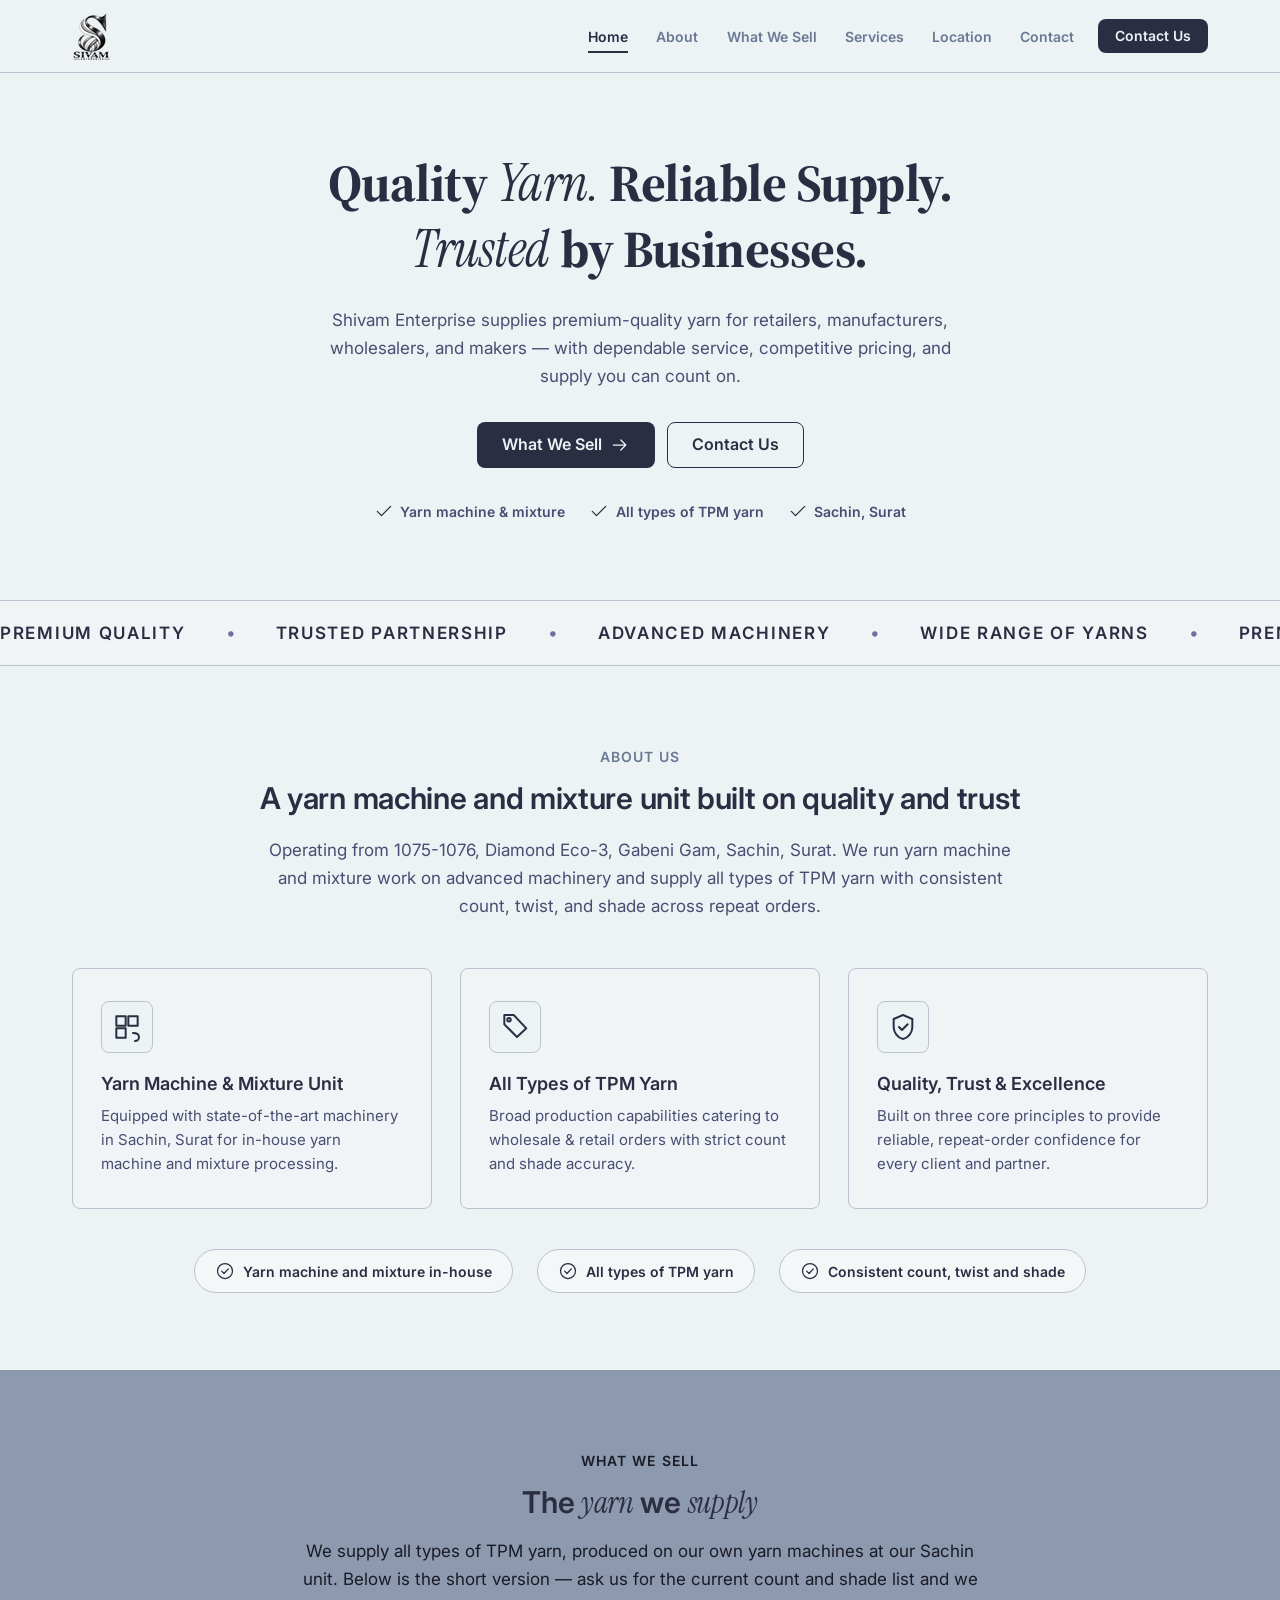
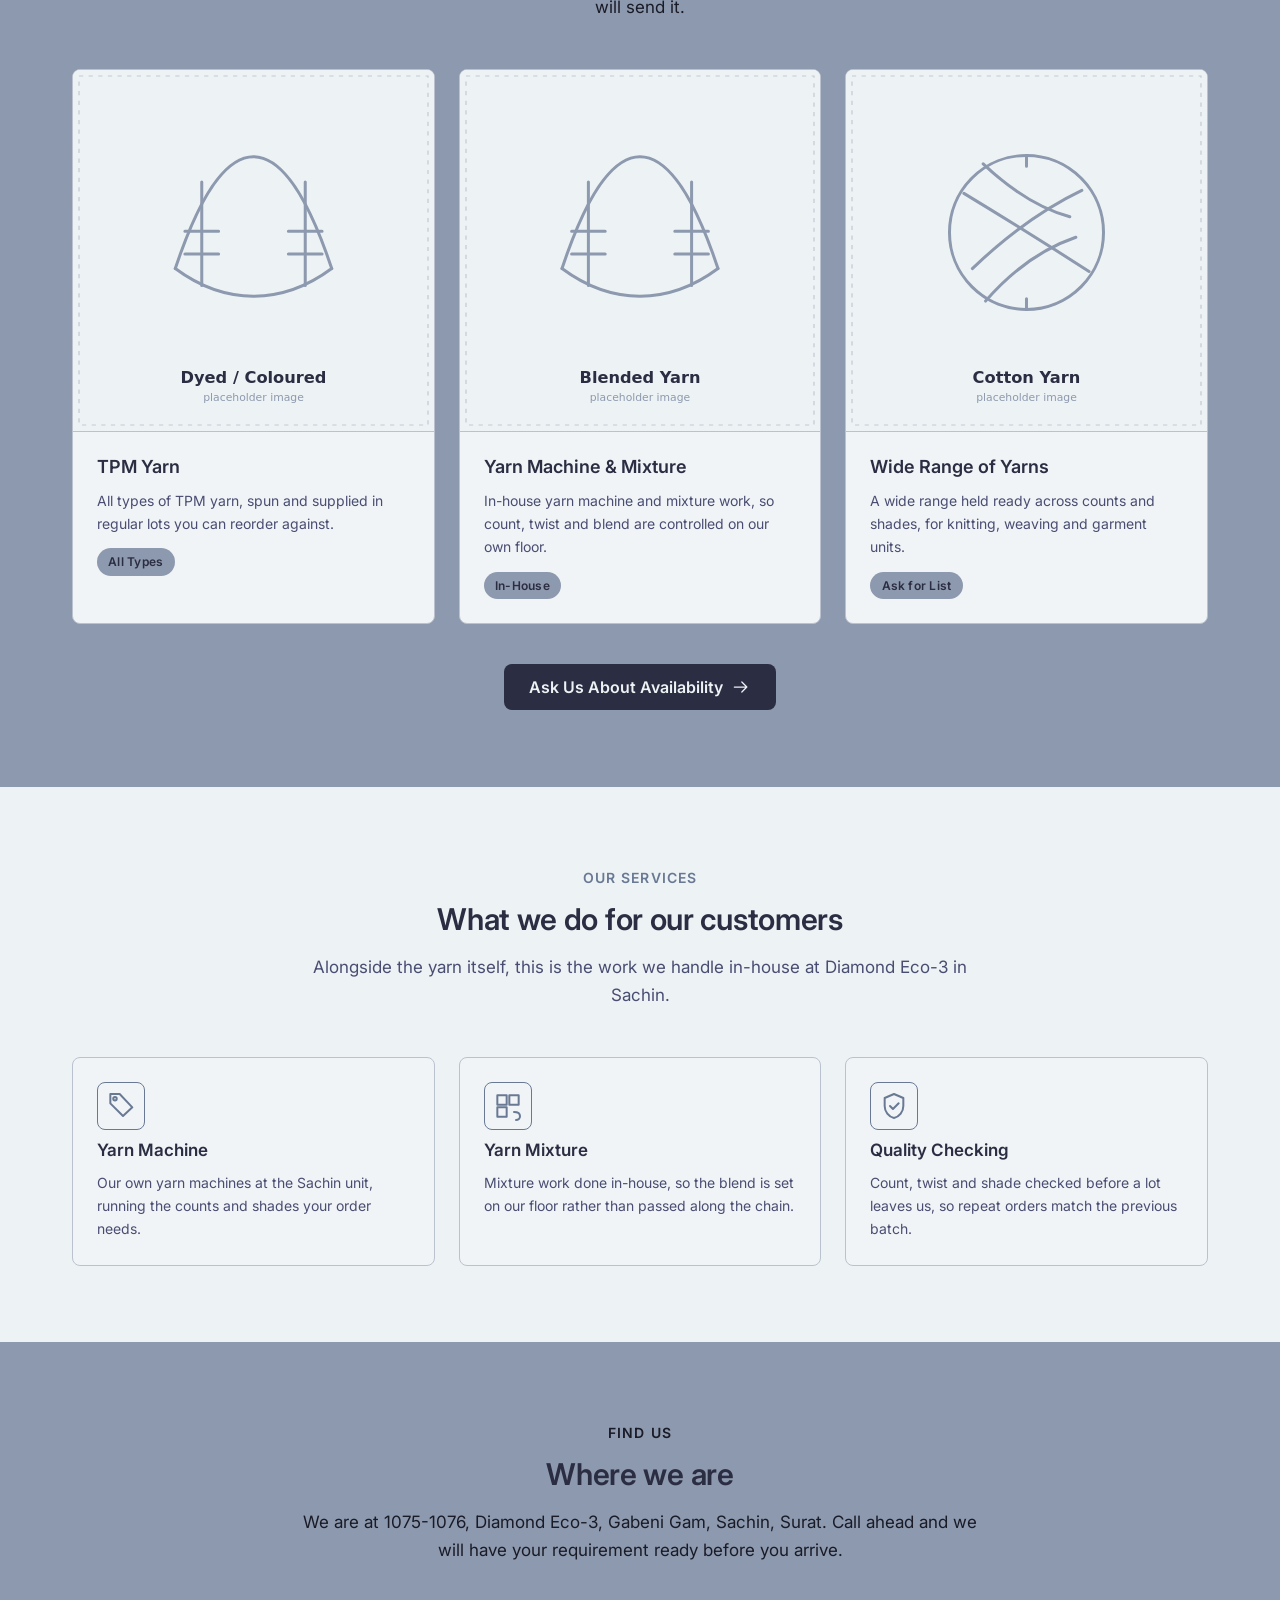
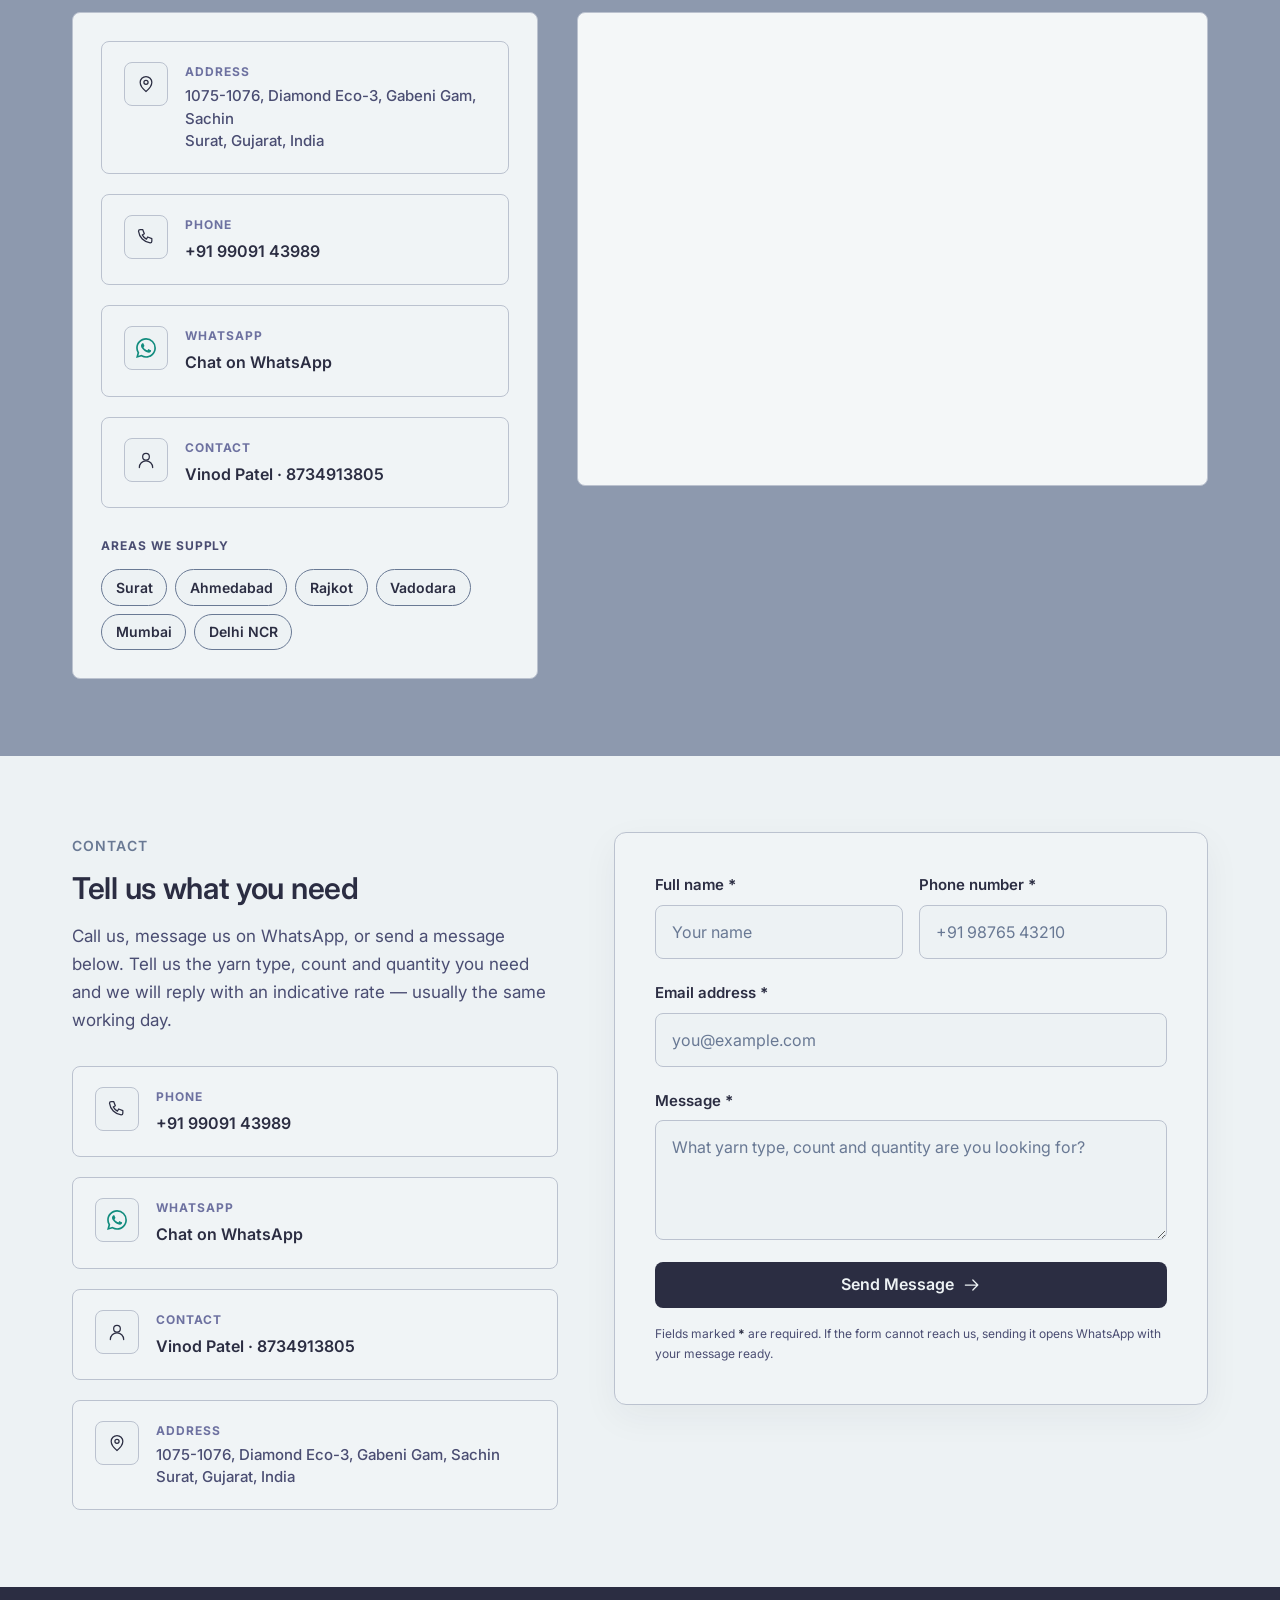
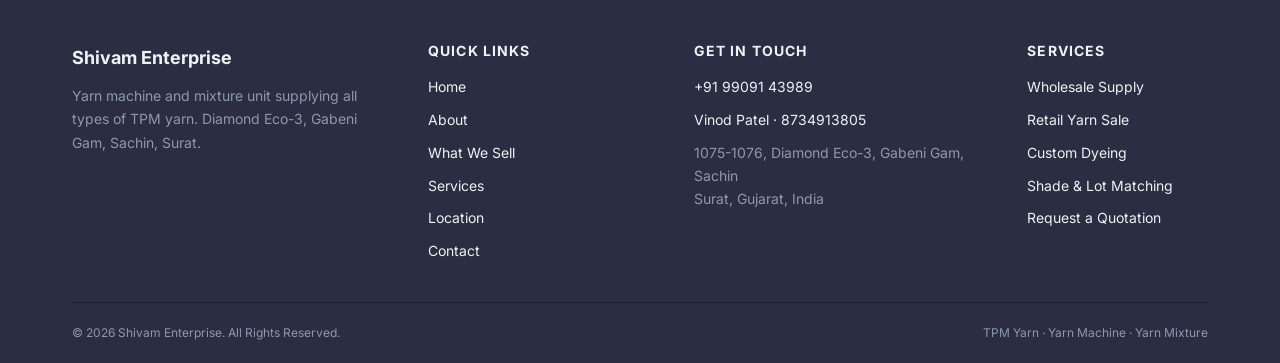
==== commit 4a1eea7f: "Add Shivam Enterprise website with logo, favicon, and all assets" ====
--- a/index.html
+++ b/index.html
@@ -19,6 +19,9 @@
      wrapped in an <svg> tag despite the extension. Pointing five sizes at it
      meant every tab fetch pulled ~1.9 MB. -->
 <link rel="icon" type="image/svg+xml" href="images/favicon.svg">
+<link rel="icon" type="image/png" sizes="32x32" href="images/favicon-32.png">
+<link rel="icon" type="image/png" sizes="16x16" href="images/favicon-16.png">
+<link rel="apple-touch-icon" sizes="180x180" href="images/favicon-180.png">
 
 <link rel="preconnect" href="https://fonts.googleapis.com">
 <link rel="preconnect" href="https://fonts.gstatic.com" crossorigin>
@@ -35,14 +38,23 @@
 <a class="skip-link" href="#main">Skip to main content</a>
 
 <!-- ======================================================================
-     ICON SPRITE - outline style, 24x24, stroke 1.5, currentColor only.
-     Add a new icon by copying a <symbol> and changing the path data.
+     ICON SPRITE - 24x24, currentColor only.
+     Most icons are outline style (fill:none, stroke 1.5) - add a new one by
+     copying a <symbol> and changing the path data.
+
+     EXCEPTION: i-whatsapp, i-instagram and i-facebook are the official brand
+     marks, not house-drawn icons. They are FILLED geometry (fill:currentColor,
+     stroke:none via .icon--brand) and carry their own brand colour. Geometry
+     from Simple Icons (CC0-1.0, simpleicons.org); the marks themselves are
+     trademarks of their owners, used here only to link to those services.
+     Colour choices and the rejected Instagram gradient are documented in
+     design.md 5.6.
      ====================================================================== -->
 <svg class="icon-sprite" aria-hidden="true" focusable="false" xmlns="http://www.w3.org/2000/svg">
   <symbol id="i-menu" viewBox="0 0 24 24"><path d="M3 6h18M3 12h18M3 18h18"/></symbol>
   <symbol id="i-close" viewBox="0 0 24 24"><path d="M6 6l12 12M18 6L6 18"/></symbol>
   <symbol id="i-phone" viewBox="0 0 24 24"><path d="M5 3h3l2 5-2.5 1.5a12 12 0 0 0 5 5L14 12l5 2v3a2 2 0 0 1-2 2A16 16 0 0 1 3 5a2 2 0 0 1 2-2Z"/></symbol>
-  <symbol id="i-whatsapp" viewBox="0 0 24 24"><path d="M20 12a8 8 0 0 1-11.9 7L3 20l1.1-4.9A8 8 0 1 1 20 12Z"/><path d="M8.8 9.2c.2-.5.4-.5.6-.5h.5c.2 0 .4 0 .6.5l.7 1.7c.1.2 0 .4-.1.6l-.4.5c-.1.2-.2.3-.1.5a6 6 0 0 0 2.6 2.3c.2.1.4 0 .5-.1l.6-.7c.2-.2.3-.2.5-.1l1.6.8c.2.1.4.2.4.4v.6c0 .4-.3.8-.7.9-1.4.4-3-.2-4.4-1.3-1.5-1.2-2.7-3-2.7-4.8 0-.8.3-1.5.6-1.8Z"/></symbol>
+  <symbol id="i-whatsapp" viewBox="0 0 24 24"><path d="M17.472 14.382c-.297-.149-1.758-.867-2.03-.967-.273-.099-.471-.148-.67.15-.197.297-.767.966-.94 1.164-.173.199-.347.223-.644.075-.297-.15-1.255-.463-2.39-1.475-.883-.788-1.48-1.761-1.653-2.059-.173-.297-.018-.458.13-.606.134-.133.298-.347.446-.52.149-.174.198-.298.298-.497.099-.198.05-.371-.025-.52-.075-.149-.669-1.612-.916-2.207-.242-.579-.487-.5-.669-.51-.173-.008-.371-.01-.57-.01-.198 0-.52.074-.792.372-.272.297-1.04 1.016-1.04 2.479 0 1.462 1.065 2.875 1.213 3.074.149.198 2.096 3.2 5.077 4.487.709.306 1.262.489 1.694.625.712.227 1.36.195 1.871.118.571-.085 1.758-.719 2.006-1.413.248-.694.248-1.289.173-1.413-.074-.124-.272-.198-.57-.347m-5.421 7.403h-.004a9.87 9.87 0 0 1-5.031-1.378l-.361-.214-3.741.982.998-3.648-.235-.374a9.86 9.86 0 0 1-1.51-5.26c.001-5.45 4.436-9.884 9.888-9.884 2.64 0 5.122 1.03 6.988 2.898a9.825 9.825 0 0 1 2.893 6.994c-.003 5.45-4.437 9.884-9.885 9.884m8.413-18.297A11.815 11.815 0 0 0 12.05 0C5.495 0 .16 5.335.157 11.892c0 2.096.547 4.142 1.588 5.945L.057 24l6.305-1.654a11.882 11.882 0 0 0 5.683 1.448h.005c6.554 0 11.89-5.335 11.893-11.893a11.821 11.821 0 0 0-3.48-8.413Z"/></symbol>
   <symbol id="i-mail" viewBox="0 0 24 24"><rect x="3" y="5" width="18" height="14" rx="2"/><path d="m3.5 7 8.5 6 8.5-6"/></symbol>
   <symbol id="i-pin" viewBox="0 0 24 24"><path d="M12 21s7-5.6 7-11a7 7 0 1 0-14 0c0 5.4 7 11 7 11Z"/><circle cx="12" cy="10" r="2.5"/></symbol>
   <symbol id="i-clock" viewBox="0 0 24 24"><circle cx="12" cy="12" r="9"/><path d="M12 7v5l3 2"/></symbol>
@@ -56,8 +68,8 @@
   <symbol id="i-tag" viewBox="0 0 24 24"><path d="M11 3H4v7l9.5 9.5L20.5 13 11 3Z"/><circle cx="7.5" cy="6.5" r="1.3"/></symbol>
   <symbol id="i-award" viewBox="0 0 24 24"><circle cx="12" cy="9" r="5.5"/><path d="m8.5 13.5-1.5 7.5 5-2.5 5 2.5-1.5-7.5"/></symbol>
   <symbol id="i-user" viewBox="0 0 24 24"><circle cx="12" cy="8" r="4"/><path d="M4 21a8 8 0 0 1 16 0"/></symbol>
-  <symbol id="i-instagram" viewBox="0 0 24 24"><rect x="3" y="3" width="18" height="18" rx="5"/><circle cx="12" cy="12" r="4"/><circle cx="17" cy="7" r="0.9"/></symbol>
-  <symbol id="i-facebook" viewBox="0 0 24 24"><path d="M14 8h2.5V5H14a3.5 3.5 0 0 0-3.5 3.5V11H8v3h2.5v6h3v-6H16l.5-3h-3V8.8A.8.8 0 0 1 14.3 8Z"/></symbol>
+  <symbol id="i-instagram" viewBox="0 0 24 24"><path d="M7.0301.084c-1.2768.0602-2.1487.264-2.911.5634-.7888.3075-1.4575.72-2.1228 1.3877-.6652.6677-1.075 1.3368-1.3802 2.127-.2954.7638-.4956 1.6365-.552 2.914-.0564 1.2775-.0689 1.6882-.0626 4.947.0062 3.2586.0206 3.6671.0825 4.9473.061 1.2765.264 2.1482.5635 2.9107.308.7889.72 1.4573 1.388 2.1228.6679.6655 1.3365 1.0743 2.1285 1.38.7632.295 1.6361.4961 2.9134.552 1.2773.056 1.6884.069 4.9462.0627 3.2578-.0062 3.668-.0207 4.9478-.0814 1.28-.0607 2.147-.2652 2.9098-.5633.7889-.3086 1.4578-.72 2.1228-1.3881.665-.6682 1.0745-1.3378 1.3795-2.1284.2957-.7632.4966-1.636.552-2.9124.056-1.2809.0692-1.6898.063-4.948-.0063-3.2583-.021-3.6668-.0817-4.9465-.0607-1.2797-.264-2.1487-.5633-2.9117-.3084-.7889-.72-1.4568-1.3876-2.1228C21.2982 1.33 20.628.9208 19.8378.6165 19.074.321 18.2017.1197 16.9244.0645 15.6471.0093 15.236-.005 11.977.0014 8.718.0076 8.31.0215 7.0301.0839m.1402 21.6932c-1.17-.0509-1.8053-.2453-2.2287-.408-.5606-.216-.96-.4771-1.3819-.895-.422-.4178-.6811-.8186-.9-1.378-.1644-.4234-.3624-1.058-.4171-2.228-.0595-1.2645-.072-1.6442-.079-4.848-.007-3.2037.0053-3.583.0607-4.848.05-1.169.2456-1.805.408-2.2282.216-.5613.4762-.96.895-1.3816.4188-.4217.8184-.6814 1.3783-.9003.423-.1651 1.0575-.3614 2.227-.4171 1.2655-.06 1.6447-.072 4.848-.079 3.2033-.007 3.5835.005 4.8495.0608 1.169.0508 1.8053.2445 2.228.408.5608.216.96.4754 1.3816.895.4217.4194.6816.8176.9005 1.3787.1653.4217.3617 1.056.4169 2.2263.0602 1.2655.0739 1.645.0796 4.848.0058 3.203-.0055 3.5834-.061 4.848-.051 1.17-.245 1.8055-.408 2.2294-.216.5604-.4763.96-.8954 1.3814-.419.4215-.8181.6811-1.3783.9-.4224.1649-1.0577.3617-2.2262.4174-1.2656.0595-1.6448.072-4.8493.079-3.2045.007-3.5825-.006-4.848-.0608M16.953 5.5864A1.44 1.44 0 1 0 18.39 4.144a1.44 1.44 0 0 0-1.437 1.4424M5.8385 12.012c.0067 3.4032 2.7706 6.1557 6.173 6.1493 3.4026-.0065 6.157-2.7701 6.1506-6.1733-.0065-3.4032-2.771-6.1565-6.174-6.1498-3.403.0067-6.156 2.771-6.1496 6.1738M8 12.0077a4 4 0 1 1 4.008 3.9921A3.9996 3.9996 0 0 1 8 12.0077"/></symbol>
+  <symbol id="i-facebook" viewBox="0 0 24 24"><path d="M9.101 23.691v-7.98H6.627v-3.667h2.474v-1.58c0-4.085 1.848-5.978 5.858-5.978.401 0 .955.042 1.468.103a8.68 8.68 0 0 1 1.141.195v3.325a8.623 8.623 0 0 0-.653-.036 26.805 26.805 0 0 0-.733-.009c-.707 0-1.259.096-1.675.309a1.686 1.686 0 0 0-.679.622c-.258.42-.374.995-.374 1.752v1.297h3.919l-.386 2.103-.287 1.564h-3.246v8.245C19.396 23.238 24 18.179 24 12.044c0-6.627-5.373-12-12-12s-12 5.373-12 12c0 5.628 3.874 10.35 9.101 11.647Z"/></symbol>
 </svg>
 
 <!-- ======================================================================
--- a/css/style.css
+++ b/css/style.css
@@ -25,6 +25,20 @@
   --lav-700: #bbc2cf;       /* decorative hairline dividers */
   --lav-900: #e8ebef;       /* disabled button fill */
   --plat-600: #f0f4f6;      /* card background */
+
+  /* Brand marks - the only off-palette values in the project, and the only
+     non-core colours allowed outside interactive states. Documented exception
+     in design.md 5.6. Each clears WCAG 1.4.11 (3:1) against BOTH surfaces
+     the marks appear on, Platinum and Indigo:
+       WhatsApp  #128C7E -> 3.66 on Platinum, 3.26 on Indigo
+       Facebook  #1877F2 -> 3.75 on Platinum, 3.19 on Indigo
+       Instagram #E4405F -> 3.58 on Platinum, 3.34 on Indigo
+     Rejected: WhatsApp green #25D366 (1.76 on Platinum) and the Instagram
+     gradient, whose orange end gives 2.25 on Platinum and purple end 1.96 on
+     Indigo. All three are official brand colours, not invented shades. */
+  --brand-whatsapp: #128c7e;
+  --brand-facebook: #1877f2;
+  --brand-instagram: #e4405f;
   --plat-700: #f4f7f8;      /* alternate section background */
   --plat-400: #b1c6cf;      /* hairline on light background */
 
@@ -259,6 +273,19 @@
   flex: none;
 }
 .icon--lg { width: 2rem; height: 2rem; }
+
+/* Brand marks (WhatsApp / Instagram / Facebook) are filled official geometry,
+   not stroked outlines. Both declarations are REQUIRED: without
+   fill:currentColor the mark renders as a hollow outline, and without
+   stroke:none the closed paths get a 1.5px stroke that fattens the geometry. */
+.icon--brand {
+  fill: currentColor;
+  stroke: none;
+  stroke-width: 0;
+}
+.icon--whatsapp { color: var(--brand-whatsapp); }
+.icon--facebook { color: var(--brand-facebook); }
+.icon--instagram { color: var(--brand-instagram); }
 .icon--muted { color: var(--lav-400); }
 .icon--accent { color: var(--indigo); }
 
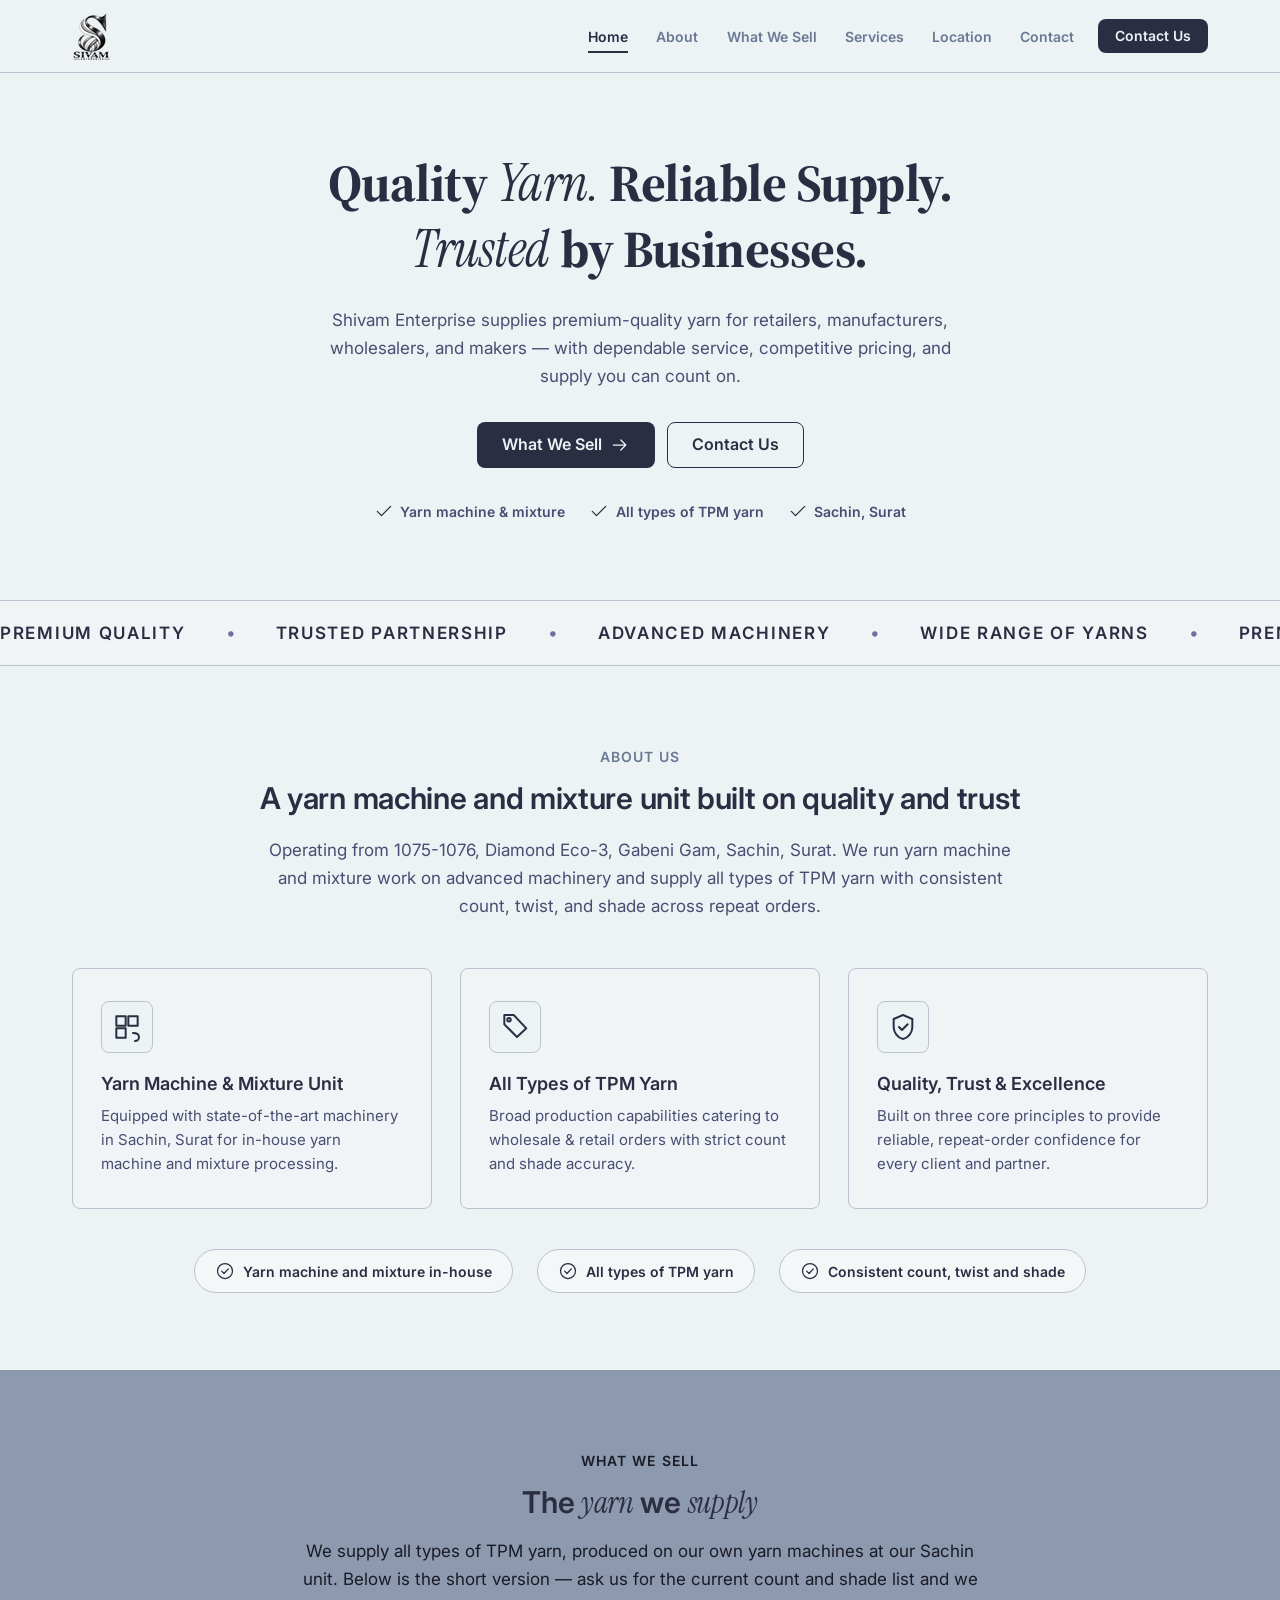
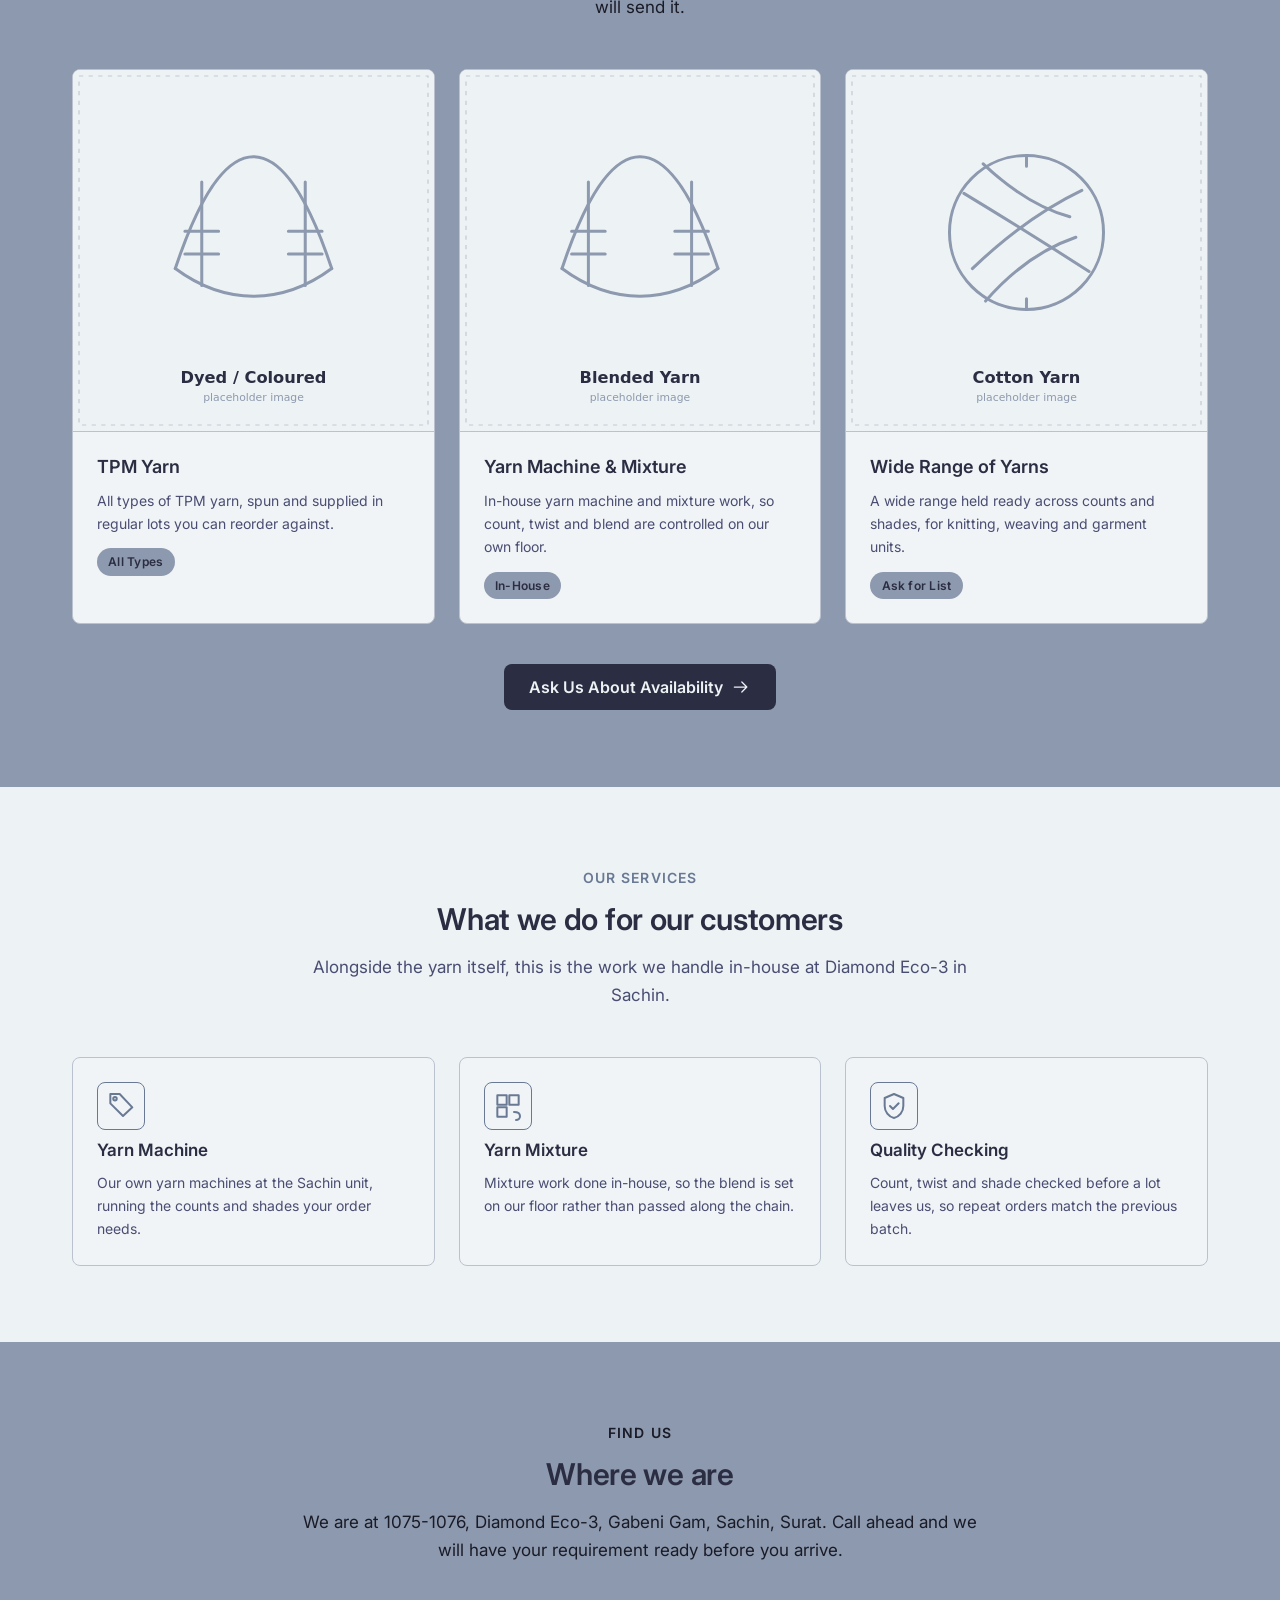
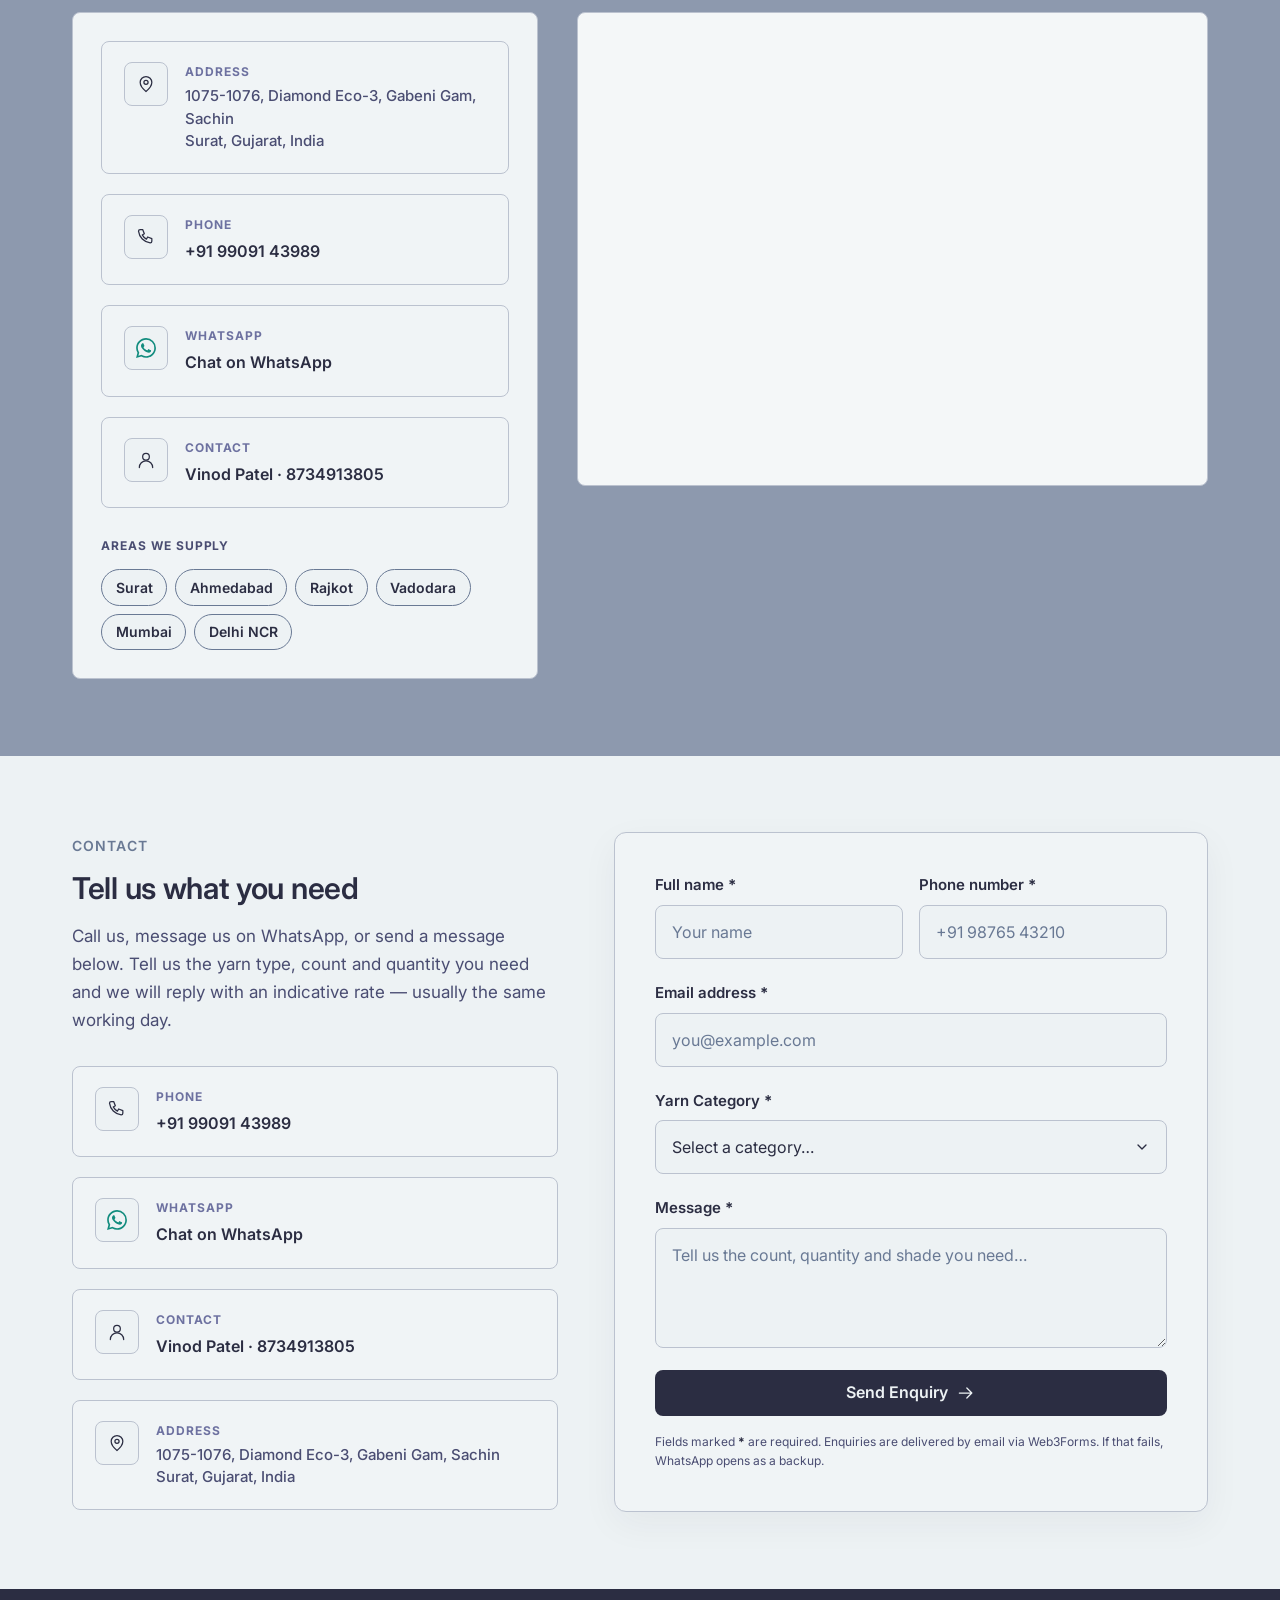
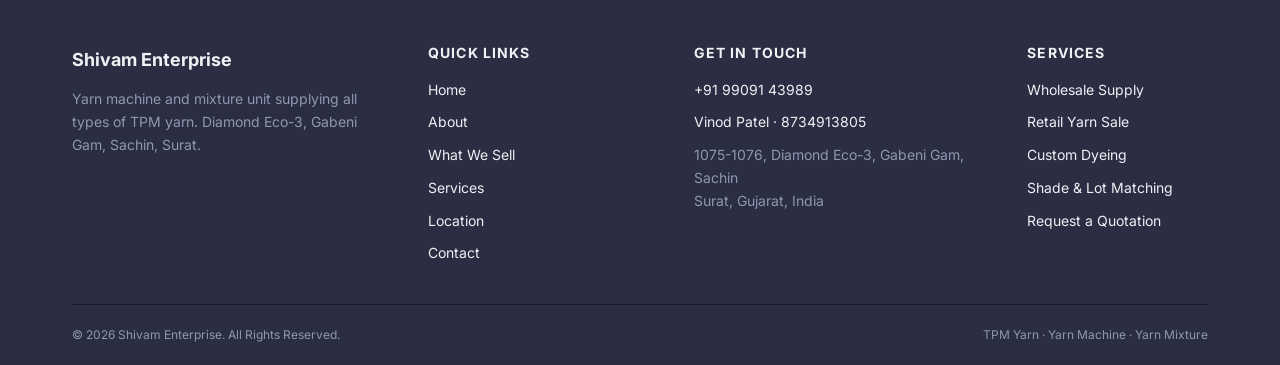
==== commit 062a884b: "Integrate Web3Forms for enquiry submission, add yarn category selector, and style dropdown" ====
--- a/index.html
+++ b/index.html
@@ -473,13 +473,18 @@
         </noscript>
       </div>
 
-      <!-- ENQUIRY FORM
-           Submission order:
-             1. If SITE.form.endpoint is filled in -> POST to Formspree.
-             2. If that request fails, or no endpoint is set -> open WhatsApp
-                with the enquiry pre-filled. The visitor never loses their text.
-           Nothing here needs editing for that to work. -->
+      <!-- ENQUIRY FORM — powered by Web3Forms (https://web3forms.com)
+           Access key is set in js/data.js → SITE.form.web3formsKey
+           Fallback: if submission fails, WhatsApp opens with the enquiry. -->
       <form class="form" id="enquiry-form" novalidate>
+
+        <!-- Web3Forms required fields -->
+        <input type="hidden" name="access_key" id="w3f-access-key" value="">
+        <input type="hidden" name="subject" value="New Enquiry — Shivam Enterprise">
+        <input type="hidden" name="from_name" value="Shivam Enterprise Website">
+        <!-- Honeypot spam trap -->
+        <input type="checkbox" name="botcheck" style="display:none" tabindex="-1" aria-hidden="true">
+
         <div class="form__status" id="form-status" role="status" aria-live="polite">
           <svg class="icon" aria-hidden="true"><use href="#i-check-circle"></use></svg>
           <span id="form-status-text"></span>
@@ -526,12 +531,35 @@
           </p>
         </div>
 
+        <!-- Yarn Category dropdown -->
+        <div class="field">
+          <label class="field__label" for="f-category">
+            Yarn Category <span class="field__hint" aria-hidden="true">*</span>
+          </label>
+          <select class="field__control field__select" id="f-category" name="category" required
+                  aria-describedby="e-category">
+            <option value="" disabled selected>Select a category…</option>
+            <option value="TPM Yarn">TPM Yarn</option>
+            <option value="Polyester Yarn">Polyester Yarn</option>
+            <option value="Cotton Yarn">Cotton Yarn</option>
+            <option value="Blended Yarn">Blended Yarn (Cotton-Polyester)</option>
+            <option value="Melange Yarn">Melange / Slub Yarn</option>
+            <option value="Fancy Yarn">Fancy / Textured Yarn</option>
+            <option value="Yarn Mixture">Yarn Mixture (Custom Blend)</option>
+            <option value="Other">Other / Not Sure</option>
+          </select>
+          <p class="field__error" id="e-category">
+            <svg class="icon" aria-hidden="true"><use href="#i-alert"></use></svg>
+            <span>Please select a yarn category.</span>
+          </p>
+        </div>
+
         <div class="field">
           <label class="field__label" for="f-message">
             Message <span class="field__hint" aria-hidden="true">*</span>
           </label>
           <textarea class="field__control" id="f-message" name="message" required
-                    placeholder="What yarn type, count and quantity are you looking for?"
+                    placeholder="Tell us the count, quantity and shade you need…"
                     aria-describedby="e-message"></textarea>
           <p class="field__error" id="e-message">
             <svg class="icon" aria-hidden="true"><use href="#i-alert"></use></svg>
@@ -540,13 +568,13 @@
         </div>
 
         <button class="btn btn--primary btn--block" type="submit" id="form-submit">
-          <span id="form-submit-text">Send Message</span>
+          <span id="form-submit-text">Send Enquiry</span>
           <svg class="icon" aria-hidden="true"><use href="#i-arrow-right"></use></svg>
         </button>
 
         <p class="form__note">
           Fields marked <span class="field__hint" aria-hidden="true">*</span> are required.
-          If the form cannot reach us, sending it opens WhatsApp with your message ready.
+          Enquiries are delivered by email via Web3Forms. If that fails, WhatsApp opens as a backup.
         </p>
       </form>
 
--- a/css/style.css
+++ b/css/style.css
@@ -891,6 +891,17 @@
 textarea.field__control {
   min-height: 7.5rem;
   resize: vertical;
+}
+
+select.field__control {
+  appearance: none;
+  -webkit-appearance: none;
+  background-image: url("data:image/svg+xml,%3Csvg xmlns='http://www.w3.org/2000/svg' width='16' height='16' viewBox='0 0 24 24' fill='none' stroke='%232B2D42' stroke-width='2' stroke-linecap='round' stroke-linejoin='round'%3E%3Cpolyline points='6 9 12 15 18 9'%3E%3C/polyline%3E%3C/svg%3E");
+  background-repeat: no-repeat;
+  background-position: right 1rem center;
+  background-size: 1rem;
+  padding-right: 2.5rem;
+  cursor: pointer;
 }
 
 .field__error {
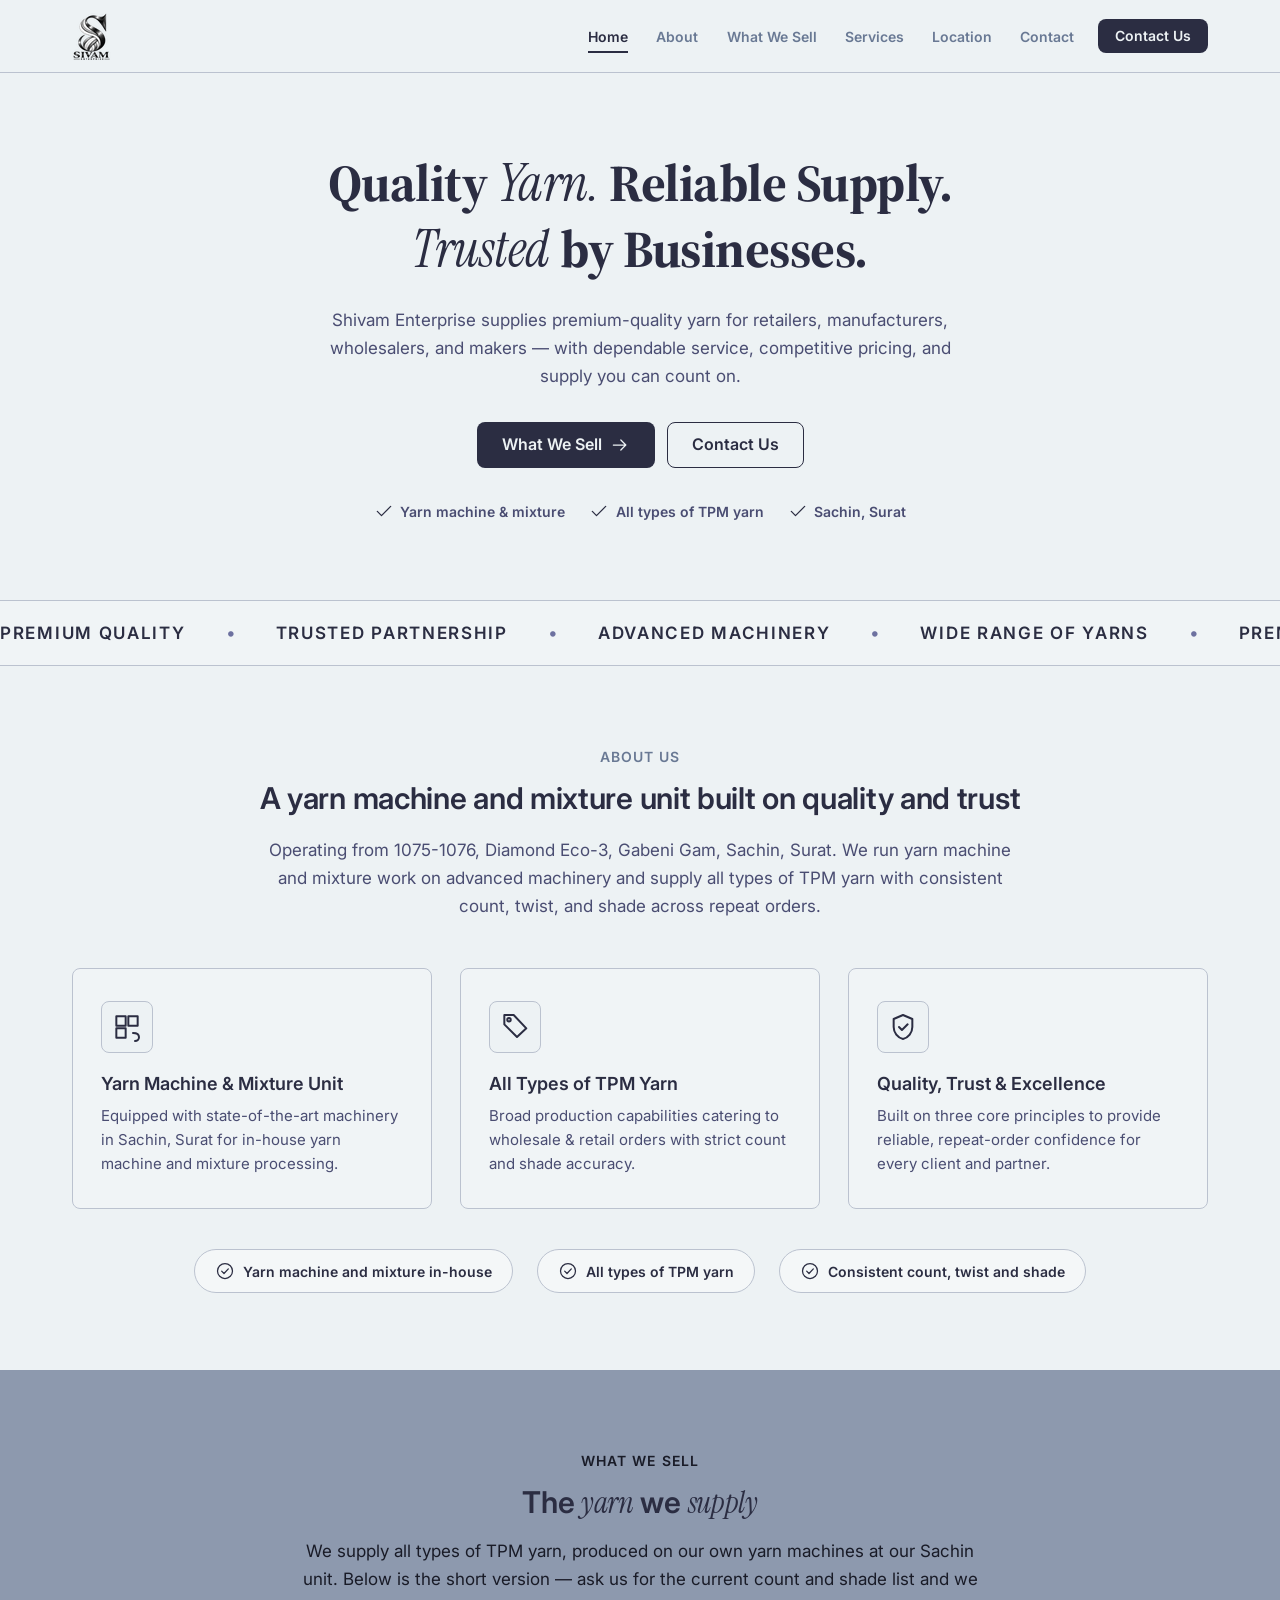
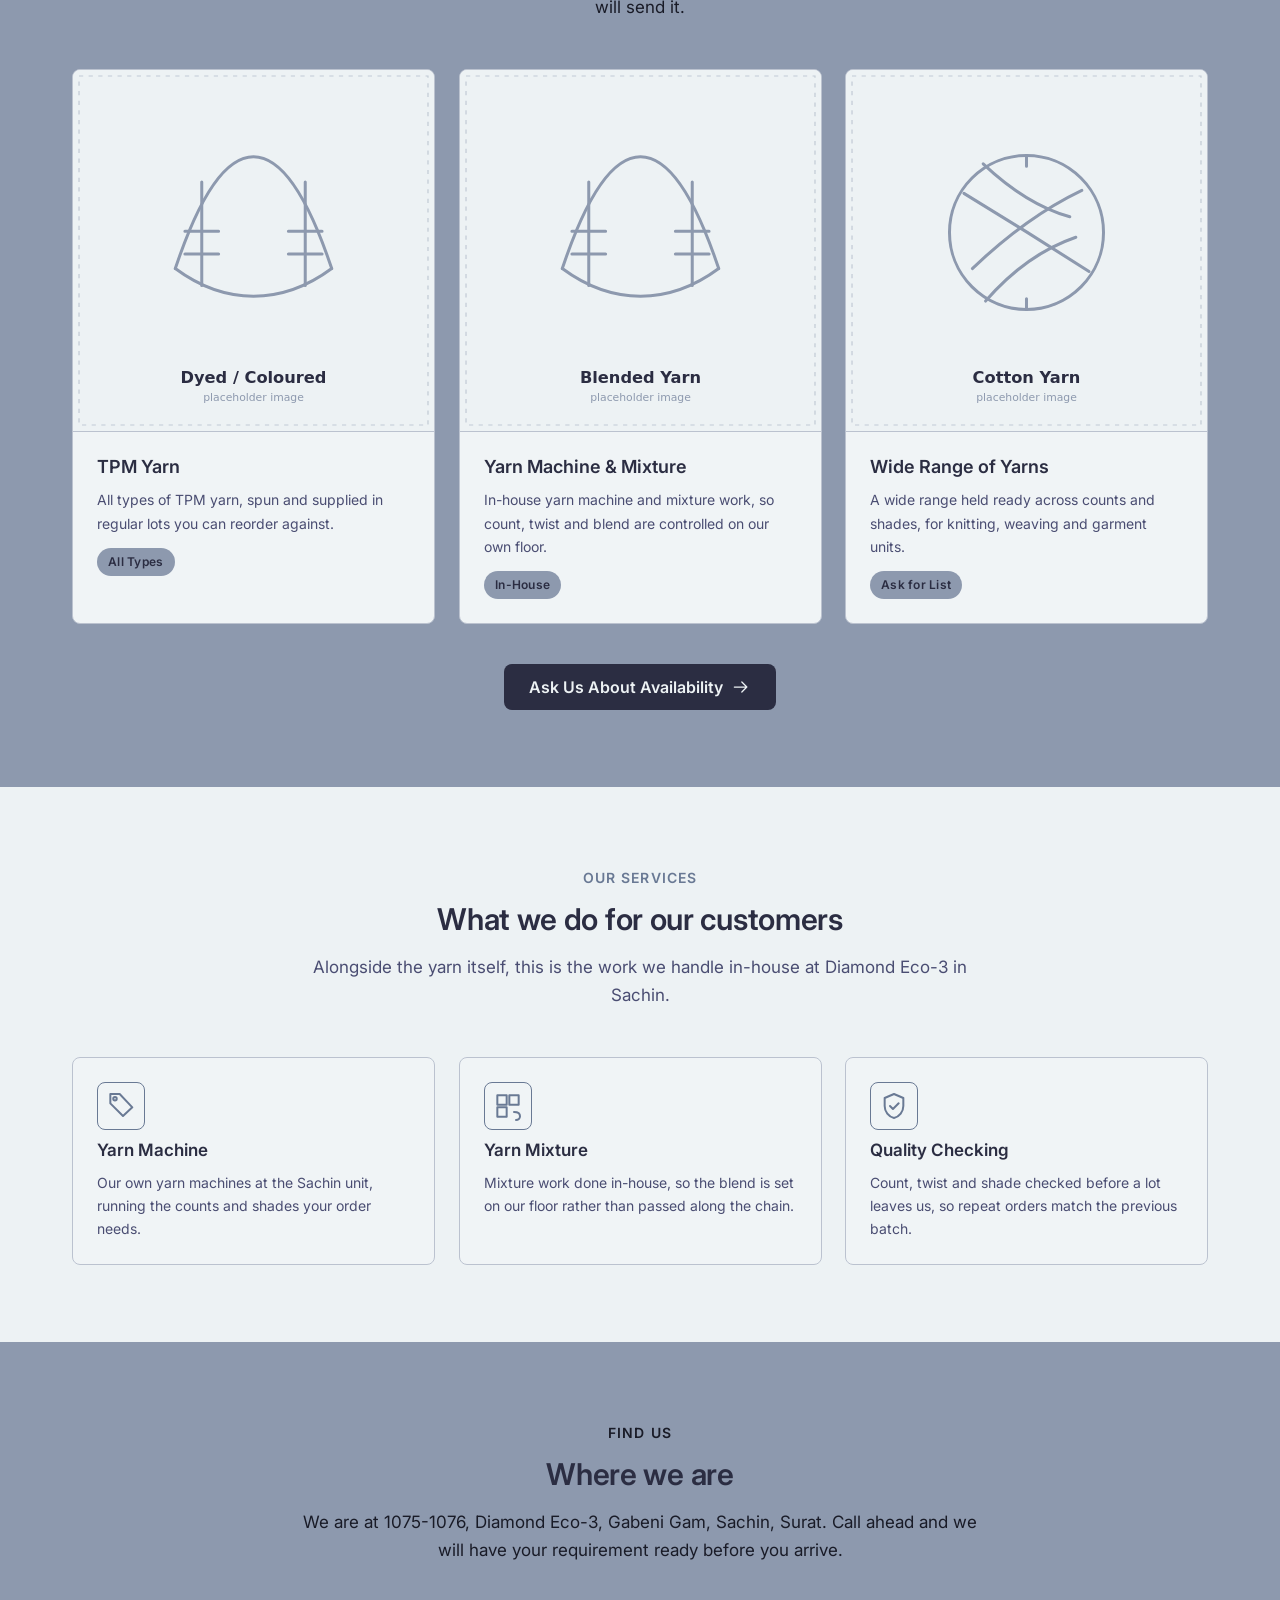
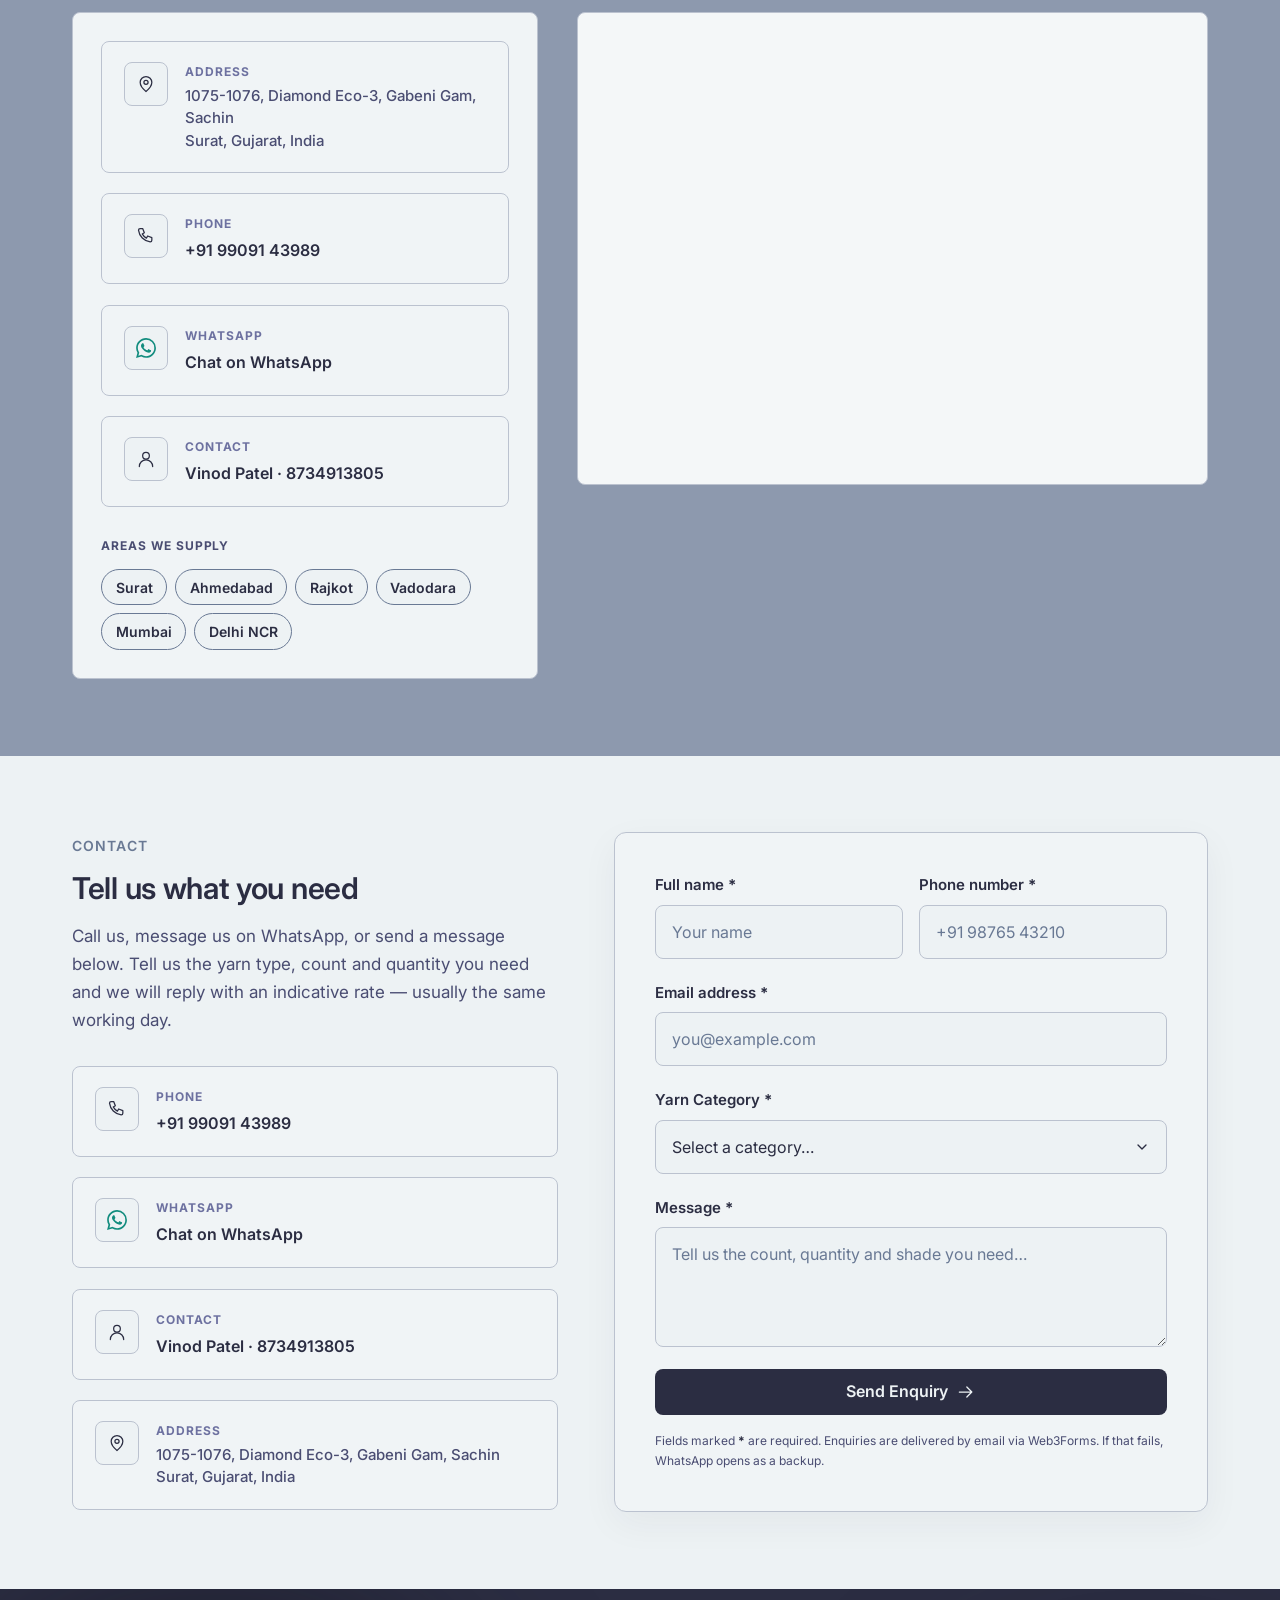
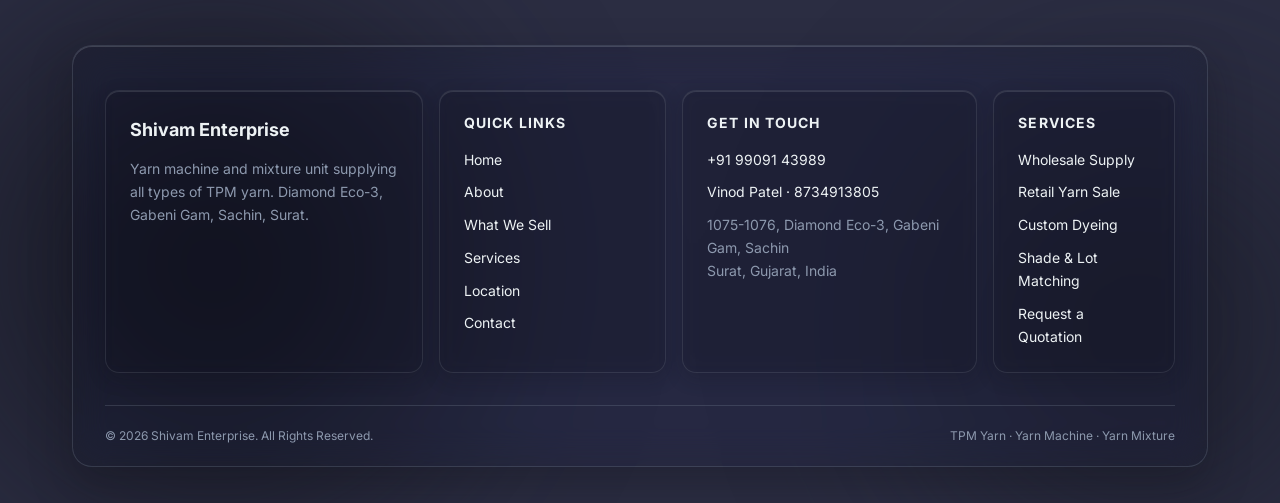
==== commit f100baa9: "CHange inquiry from" ====
--- a/index.html
+++ b/index.html
@@ -34,6 +34,8 @@
 </head>
 
 <body>
+
+<div class="scroll-progress" id="scroll-progress" aria-hidden="true"></div>
 
 <a class="skip-link" href="#main">Skip to main content</a>
 
@@ -62,6 +64,7 @@
   <symbol id="i-check-circle" viewBox="0 0 24 24"><circle cx="12" cy="12" r="9"/><path d="m8 12.2 2.8 2.8L16 9.5"/></symbol>
   <symbol id="i-alert" viewBox="0 0 24 24"><circle cx="12" cy="12" r="9"/><path d="M12 7.5v5.5M12 16.2v.3"/></symbol>
   <symbol id="i-arrow-right" viewBox="0 0 24 24"><path d="M4 12h15M13 6l6 6-6 6"/></symbol>
+  <symbol id="i-arrow-up" viewBox="0 0 24 24"><path d="M12 19V5M5 12l7-7 7 7"/></symbol>
   <symbol id="i-shield" viewBox="0 0 24 24"><path d="M12 3l7 3v6c0 4.2-2.9 7.9-7 9-4.1-1.1-7-4.8-7-9V6l7-3Z"/><path d="m9 12 2.2 2.2L15.5 10"/></symbol>
   <symbol id="i-truck" viewBox="0 0 24 24"><path d="M3 7h10v9H3zM13 10h4l3 3v3h-7z"/><circle cx="7" cy="18" r="1.8"/><circle cx="17" cy="18" r="1.8"/></symbol>
   <symbol id="i-swatch" viewBox="0 0 24 24"><path d="M4 4h7v7H4zM13 4h7v7h-7zM4 13h7v7H4z"/><path d="M16.5 16.5c3 0 4.5 1.4 4.5 3.2 0 1.6-1.3 2.8-3 2.8"/></symbol>
@@ -478,10 +481,11 @@
            Fallback: if submission fails, WhatsApp opens with the enquiry. -->
       <form class="form" id="enquiry-form" novalidate>
 
-        <!-- Web3Forms required fields -->
+        <!-- Web3Forms configuration fields -->
         <input type="hidden" name="access_key" id="w3f-access-key" value="">
-        <input type="hidden" name="subject" value="New Enquiry — Shivam Enterprise">
-        <input type="hidden" name="from_name" value="Shivam Enterprise Website">
+        <input type="hidden" name="subject" id="w3f-subject" value="New Enquiry — Shivam Enterprise">
+        <input type="hidden" name="from_name" id="w3f-from-name" value="Shivam Enterprise Website">
+        <input type="hidden" name="replyto" id="w3f-replyto" value="">
         <!-- Honeypot spam trap -->
         <input type="checkbox" name="botcheck" style="display:none" tabindex="-1" aria-hidden="true">
 
@@ -587,56 +591,68 @@
      FOOTER
      ===================================================================== -->
 <footer class="site-footer">
+  <!-- Drifting aurora behind the glass. Purely decorative: the spans are empty
+       and hidden from assistive tech, so the footer still reads as four columns
+       of real content. Drift is disabled under prefers-reduced-motion. -->
+  <span class="site-footer__glow site-footer__glow--a" aria-hidden="true"></span>
+  <span class="site-footer__glow site-footer__glow--b" aria-hidden="true"></span>
+
   <div class="container">
-    <div class="footer__grid">
-
-      <div>
-        <a class="footer__brand" href="#home">Shivam Enterprise</a>
-        <p class="footer__tagline">
-          Yarn machine and mixture unit supplying all types of TPM yarn.
-          Diamond Eco-3, Gabeni Gam, Sachin, Surat.
-        </p>
-        <!-- Social icons are generated by js/main.js from SITE.contact.social.
-             The row stays hidden until you add a real profile URL. -->
-        <div class="footer__social" hidden></div>
-      </div>
-
-      <div>
-        <h2 class="footer__title">Quick Links</h2>
-        <ul class="footer__list">
-          <li><a href="#home">Home</a></li>
-          <li><a href="#about">About</a></li>
-          <li><a href="#what-we-sell">What We Sell</a></li>
-          <li><a href="#services">Services</a></li>
-          <li><a href="#location">Location</a></li>
-          <li><a href="#contact">Contact</a></li>
-        </ul>
-      </div>
-
-      <div>
-        <h2 class="footer__title">Get In Touch</h2>
-        <ul class="footer__list" id="footer-contact"><!-- filled by js/main.js --></ul>
-      </div>
-
-      <div>
-        <h2 class="footer__title">Services</h2>
-        <ul class="footer__list">
-          <li><a href="#services">Wholesale Supply</a></li>
-          <li><a href="#services">Retail Yarn Sale</a></li>
-          <li><a href="#services">Custom Dyeing</a></li>
-          <li><a href="#services">Shade &amp; Lot Matching</a></li>
-          <li><a href="#contact">Request a Quotation</a></li>
-        </ul>
-      </div>
-
-    </div>
-
-    <div class="footer__bar">
-      <span>&copy; <span id="year">2026</span> Shivam Enterprise. All Rights Reserved.</span>
-      <span>TPM Yarn &middot; Yarn Machine &middot; Yarn Mixture</span>
+    <div class="footer__glass">
+      <div class="footer__grid">
+
+        <div class="footer__card">
+          <a class="footer__brand" href="#home">Shivam Enterprise</a>
+          <p class="footer__tagline">
+            Yarn machine and mixture unit supplying all types of TPM yarn.
+            Diamond Eco-3, Gabeni Gam, Sachin, Surat.
+          </p>
+          <!-- Social icons are generated by js/main.js from SITE.contact.social.
+               The row stays hidden until you add a real profile URL. -->
+          <div class="footer__social" hidden></div>
+        </div>
+
+        <div class="footer__card">
+          <h2 class="footer__title">Quick Links</h2>
+          <ul class="footer__list">
+            <li><a href="#home">Home</a></li>
+            <li><a href="#about">About</a></li>
+            <li><a href="#what-we-sell">What We Sell</a></li>
+            <li><a href="#services">Services</a></li>
+            <li><a href="#location">Location</a></li>
+            <li><a href="#contact">Contact</a></li>
+          </ul>
+        </div>
+
+        <div class="footer__card">
+          <h2 class="footer__title">Get In Touch</h2>
+          <ul class="footer__list" id="footer-contact"><!-- filled by js/main.js --></ul>
+        </div>
+
+        <div class="footer__card">
+          <h2 class="footer__title">Services</h2>
+          <ul class="footer__list">
+            <li><a href="#services">Wholesale Supply</a></li>
+            <li><a href="#services">Retail Yarn Sale</a></li>
+            <li><a href="#services">Custom Dyeing</a></li>
+            <li><a href="#services">Shade &amp; Lot Matching</a></li>
+            <li><a href="#contact">Request a Quotation</a></li>
+          </ul>
+        </div>
+
+      </div>
+
+      <div class="footer__bar">
+        <span>&copy; <span id="year">2026</span> Shivam Enterprise. All Rights Reserved.</span>
+        <span>TPM Yarn &middot; Yarn Machine &middot; Yarn Mixture</span>
+      </div>
     </div>
   </div>
 </footer>
+
+<button class="back-to-top" id="back-to-top" type="button" aria-label="Scroll back to top">
+  <svg class="icon" aria-hidden="true"><use href="#i-arrow-up"></use></svg>
+</button>
 
 <script src="js/data.js" defer></script>
 <script src="js/main.js" defer></script>
--- a/css/style.css
+++ b/css/style.css
@@ -948,19 +948,172 @@
 
 /* --------------------------------------------------------------------------
    13. FOOTER  (design.md 5.5 - Space Indigo band per prompt.md 4.9)
+
+   Liquid-glass treatment, three layers deep:
+
+     1. .site-footer        flat Indigo band, the "liquid" being looked through
+     2. .site-footer__glow  two slow-drifting aurora pools behind the glass
+     3. .footer__glass      one large frosted pane with a glint travelling
+        .footer__card       along its top edge, holding four glass cards
+
+   Everything is pure CSS - no JS, no SVG filters, no new hex values. The
+   glass fills are rgba() of palette colours already sanctioned in the colour
+   contract (section 1), the same technique the shadows use.
+
+   WHY EVERY OVERLAY DARKENS AND NONE BRIGHTENS
+   The footer carries light text on a dark band, and the muted role
+   (--lavender, used by .footer__tagline, .footer__list span and .footer__bar)
+   clears AA on flat Indigo by only 4.69:1. That is 0.19:1 of headroom, so
+   ANY translucent white laid over the band pushes it under AA - a Platinum
+   14% sheen over the bar text measures 3.07:1. So the aurora and both glass
+   fills are Indigo tints, which deepen the backdrop and *raise* the ratio,
+   and the travelling glint is confined to the pane's top padding strip,
+   which contains no text at any breakpoint. Measured worst case for the
+   muted role across the whole treatment is 4.75:1, i.e. the effect costs
+   nothing in legibility.
    -------------------------------------------------------------------------- */
 .site-footer {
+  position: relative;
+  /* Own stacking context: keeps the glow blobs between the band's own
+     background and the content, and stops them painting over main. */
+  isolation: isolate;
+  /* Blobs are deliberately positioned past the band's edges and scale up to
+     1.18x while drifting. As absolutely positioned boxes they still count
+     toward the document's scrollable overflow, which on a 390px phone pushed
+     scrollWidth to 461px and gave the whole page a sideways scrollbar. The
+     band clips them; they are soft gradients fading to 0 alpha, so nothing
+     visible is lost. */
+  overflow: hidden;
   background-color: var(--indigo);
   color: var(--text-on-dark);
-  padding-block: clamp(2.5rem, 5vw, 3.5rem) 0;
+  padding-block: clamp(2.5rem, 5vw, 3.5rem) clamp(1.5rem, 3vw, 2.25rem);
 }
 .site-footer a { color: var(--platinum); }
 .site-footer a:hover { color: var(--indigo-700); }
 
+/* ---- 2. The aurora behind the glass --------------------------------------
+   Two radial-gradient pools, blurred hard so the gradient stops read as soft
+   depth rather than as circles. Indigo 200 and Indigo 300 - both darker than
+   the band, so they read as liquid shadow and cost no text contrast. Offsets
+   and durations are mismatched so the two never pulse in step. */
+.site-footer__glow {
+  position: absolute;
+  z-index: -1;
+  display: block;
+  border-radius: 50%;
+  pointer-events: none;
+  will-change: transform;
+}
+
+.site-footer__glow--a {
+  top: -18%;
+  left: -12%;
+  width: min(46rem, 78vw);
+  height: min(46rem, 78vw);
+  background: radial-gradient(
+    circle at 50% 50%,
+    rgba(17, 18, 26, 0.9) 0%,      /* indigo-200 */
+    rgba(17, 18, 26, 0.34) 44%,
+    rgba(17, 18, 26, 0) 72%
+  );
+  filter: blur(60px);
+  animation: footer-drift-a 22s ease-in-out infinite alternate;
+}
+
+.site-footer__glow--b {
+  right: -14%;
+  bottom: -28%;
+  width: min(40rem, 70vw);
+  height: min(40rem, 70vw);
+  background: radial-gradient(
+    circle at 50% 50%,
+    rgba(25, 27, 39, 0.72) 0%,     /* indigo-300 */
+    rgba(25, 27, 39, 0.26) 46%,
+    rgba(25, 27, 39, 0) 74%
+  );
+  filter: blur(70px);
+  animation: footer-drift-b 28s ease-in-out infinite alternate;
+}
+
+@keyframes footer-drift-a {
+  from { transform: translate3d(0, 0, 0) scale(1); }
+  to   { transform: translate3d(4rem, 2.5rem, 0) scale(1.18); }
+}
+@keyframes footer-drift-b {
+  from { transform: translate3d(0, 0, 0) scale(1.12); }
+  to   { transform: translate3d(-3.5rem, -2rem, 0) scale(1); }
+}
+
+/* ---- 3a. The large glass pane --------------------------------------------- */
+.footer__glass {
+  /* Shared with the glint below so the highlight always tracks the pane's own
+     top padding exactly, at every breakpoint. */
+  --glass-pad-y: clamp(1.5rem, 3.5vw, 2.75rem);
+  position: relative;
+  /* Clips the glint to the pane's rounded corners. */
+  overflow: hidden;
+  padding: var(--glass-pad-y) clamp(1rem, 2.5vw, 2rem) 0;
+  border: 1px solid rgba(141, 153, 174, 0.22);   /* lavender hairline */
+  border-radius: 20px;
+  /* Indigo 200 at 14%. Glass over a dark surface reads as a dark, saturated
+     pane - it separates from the band by tint, not by brightness. */
+  background-color: rgba(17, 18, 26, 0.14);
+  -webkit-backdrop-filter: blur(18px) saturate(140%);
+  backdrop-filter: blur(18px) saturate(140%);
+  /* Lifted edge: dark contact shadow below, faint Platinum catch-light above. */
+  box-shadow:
+    0 18px 40px rgba(17, 18, 26, 0.34),
+    inset 0 1px 0 rgba(237, 242, 244, 0.16);
+}
+
+/* The travelling glint. Confined to the pane's top padding strip, which holds
+   no text at any width, so it can be as bright as liquid glass needs while the
+   muted role stays at 4.75:1 or better. Parked off-pane left, walked across. */
+.footer__glass::after {
+  content: "";
+  position: absolute;
+  z-index: 2;
+  top: 0;
+  left: -40%;
+  width: 40%;
+  height: var(--glass-pad-y);
+  pointer-events: none;
+  background: linear-gradient(
+    100deg,
+    rgba(237, 242, 244, 0) 0%,
+    rgba(237, 242, 244, 0.06) 35%,
+    rgba(237, 242, 244, 0.16) 50%,
+    rgba(237, 242, 244, 0.06) 65%,
+    rgba(237, 242, 244, 0) 100%
+  );
+  transform: skewX(-14deg);
+  will-change: transform;
+  animation: footer-sweep 9s ease-in-out infinite alternate;
+}
+
+@keyframes footer-sweep {
+  from { transform: translateX(0) skewX(-14deg); }
+  to   { transform: translateX(340%) skewX(-14deg); }
+}
+
+/* ---- 3b. The per-column glass cards --------------------------------------- */
+.footer__card {
+  position: relative;
+  padding: clamp(1.1rem, 2vw, 1.5rem);
+  border: 1px solid rgba(237, 242, 244, 0.1);
+  border-radius: 14px;
+  background-color: rgba(17, 18, 26, 0.1);
+  -webkit-backdrop-filter: blur(10px) saturate(130%);
+  backdrop-filter: blur(10px) saturate(130%);
+  box-shadow:
+    0 6px 18px rgba(17, 18, 26, 0.22),
+    inset 0 1px 0 rgba(237, 242, 244, 0.12);
+}
+
 .footer__grid {
   display: grid;
-  gap: 2.5rem;
-  padding-bottom: 2.5rem;
+  gap: 1rem;
+  padding-bottom: 2rem;
 }
 
 .footer__brand {
@@ -1010,29 +1163,20 @@
   justify-content: space-between;
   gap: 0.5rem;
   padding-block: 1.25rem;
-  border-top: 1px solid var(--indigo-300);
+  border-top: 1px solid rgba(141, 153, 174, 0.22);
   font-size: var(--fs-xs);
   color: var(--lavender);
 }
 
-/* --------------------------------------------------------------------------
-   14. REVEAL ON SCROLL
-   -------------------------------------------------------------------------- */
-.reveal {
-  opacity: 0;
-  transform: translateY(12px);
-  transition: opacity 500ms ease, transform 500ms ease;
-  /* Only opacity and transform are animated — both are compositor-only, so
-     revealing a card never triggers layout or paint of its contents. */
-  will-change: opacity, transform;
-}
-.reveal.is-in {
-  opacity: 1;
-  transform: none;
-  /* Hand the layer back once the animation is done. Leaving `will-change` set
-     on ~27 elements permanently holds that much GPU memory for nothing. */
-  will-change: auto;
-}
+/* ---- No backdrop-filter (older Firefox, iOS Safari < 9) ---------------------
+   The blur is the whole point, but the panes must still read as distinct
+   surfaces. Dropping the filter and deepening the tint keeps the separation
+   without relying on a property those engines discard entirely. */
+@supports not ((backdrop-filter: blur(1px)) or (-webkit-backdrop-filter: blur(1px))) {
+  .footer__glass { background-color: rgba(17, 18, 26, 0.3); }
+  .footer__card { background-color: rgba(17, 18, 26, 0.22); }
+}
+
 /* --------------------------------------------------------------------------
    15. RESPONSIVE  (mobile-first: base = phone, 768 = tablet, 1024 = desktop)
    -------------------------------------------------------------------------- */
@@ -1123,7 +1267,115 @@
 }
 
 /* --------------------------------------------------------------------------
-   16. MOTION / PRINT PREFERENCES
+   16. SCROLL REVEAL & INTERACTION ANIMATIONS
+   -------------------------------------------------------------------------- */
+.reveal {
+  opacity: 0;
+  transform: translateY(28px);
+  transition: opacity 0.75s cubic-bezier(0.16, 1, 0.3, 1),
+              transform 0.75s cubic-bezier(0.16, 1, 0.3, 1);
+  will-change: opacity, transform;
+}
+
+.reveal.is-in {
+  opacity: 1;
+  transform: translateY(0);
+}
+
+/* Subtle scale entry for cards and panels */
+.card.reveal,
+.about-card.reveal,
+.service.reveal,
+.location__panel.reveal,
+.map.reveal,
+.form.reveal {
+  transform: translateY(32px) scale(0.98);
+}
+
+.card.reveal.is-in,
+.about-card.reveal.is-in,
+.service.reveal.is-in,
+.location__panel.reveal.is-in,
+.map.reveal.is-in,
+.form.reveal.is-in {
+  opacity: 1;
+  transform: translateY(0) scale(1);
+}
+
+/* Scroll reading progress bar at top of window */
+.scroll-progress {
+  position: fixed;
+  top: 0;
+  left: 0;
+  height: 3.5px;
+  width: 0%;
+  background: linear-gradient(90deg, var(--indigo) 0%, var(--indigo-300) 50%, var(--lav-400) 100%);
+  z-index: 9999;
+  transition: width 0.08s ease-out;
+  pointer-events: none;
+}
+
+/* Floating Back-to-Top Button */
+.back-to-top {
+  position: fixed;
+  bottom: 2rem;
+  right: 2rem;
+  width: 3.15rem;
+  height: 3.15rem;
+  border-radius: 50%;
+  background-color: var(--indigo);
+  color: var(--platinum);
+  border: 1px solid var(--indigo-700);
+  box-shadow: 0 6px 20px rgba(43, 45, 66, 0.28);
+  display: flex;
+  align-items: center;
+  justify-content: center;
+  cursor: pointer;
+  z-index: 900;
+  opacity: 0;
+  visibility: hidden;
+  transform: translateY(16px) scale(0.9);
+  transition: opacity 0.3s cubic-bezier(0.16, 1, 0.3, 1),
+              transform 0.3s cubic-bezier(0.16, 1, 0.3, 1),
+              visibility 0.3s cubic-bezier(0.16, 1, 0.3, 1),
+              background-color var(--transition);
+}
+
+.back-to-top:hover {
+  background-color: var(--indigo-300);
+  transform: translateY(-3px) scale(1.08);
+  box-shadow: 0 8px 26px rgba(43, 45, 66, 0.38);
+}
+
+.back-to-top:focus-visible {
+  outline: 2px solid var(--indigo);
+  outline-offset: 3px;
+}
+
+.back-to-top.is-visible {
+  opacity: 1;
+  visibility: visible;
+  transform: translateY(0) scale(1);
+}
+
+.back-to-top .icon {
+  width: 1.25rem;
+  height: 1.25rem;
+  stroke: currentColor;
+  stroke-width: 2.2;
+}
+
+@media (max-width: 600px) {
+  .back-to-top {
+    bottom: 1.25rem;
+    right: 1.25rem;
+    width: 2.75rem;
+    height: 2.75rem;
+  }
+}
+
+/* --------------------------------------------------------------------------
+   17. MOTION / PRINT PREFERENCES
    -------------------------------------------------------------------------- */
 @media (prefers-reduced-motion: reduce) {
   html { scroll-behavior: auto; }
@@ -1142,10 +1394,36 @@
   }
   .ticker__track { animation: none; }
   .ticker { overflow-x: auto; }
+
+  /* Footer aurora + glint. The global * rule above only collapses these to
+     0.01ms, which parks them on their `to` keyframe - a permanently displaced
+     pool and a highlight frozen mid-pane. Cancelling outright leaves the
+     pools at their authored positions and the glint parked off-pane at
+     left:-40%, i.e. invisible. The glass itself still reads. */
+  .site-footer__glow,
+  .footer__glass::after { animation: none; }
 }
 
 @media print {
   .site-header, .nav, .hero__actions, .map, .form, .footer__social { display: none; }
   body { background: none; color: #000; }
   .site-footer { background: none; color: #000; }
-}
+
+  /* The glass cannot work on paper: no backdrop to blur, and the tinted
+     panes would print as grey boxes on white. Drop the aurora and the glint,
+     flatten both pane levels back to plain rules. */
+  .site-footer__glow,
+  .footer__glass::after { display: none; }
+  .footer__glass,
+  .footer__card {
+    -webkit-backdrop-filter: none;
+    backdrop-filter: none;
+    background-color: transparent;
+    box-shadow: none;
+  }
+  .footer__glass { padding-inline: 0; }
+  .footer__card { padding-inline: 0; border: 0; }
+  /* currentColor, not a hex: the print block already recolours the footer to
+     #000, so the rule follows whatever that resolves to. */
+  .footer__bar { border-top-color: currentColor; }
+}
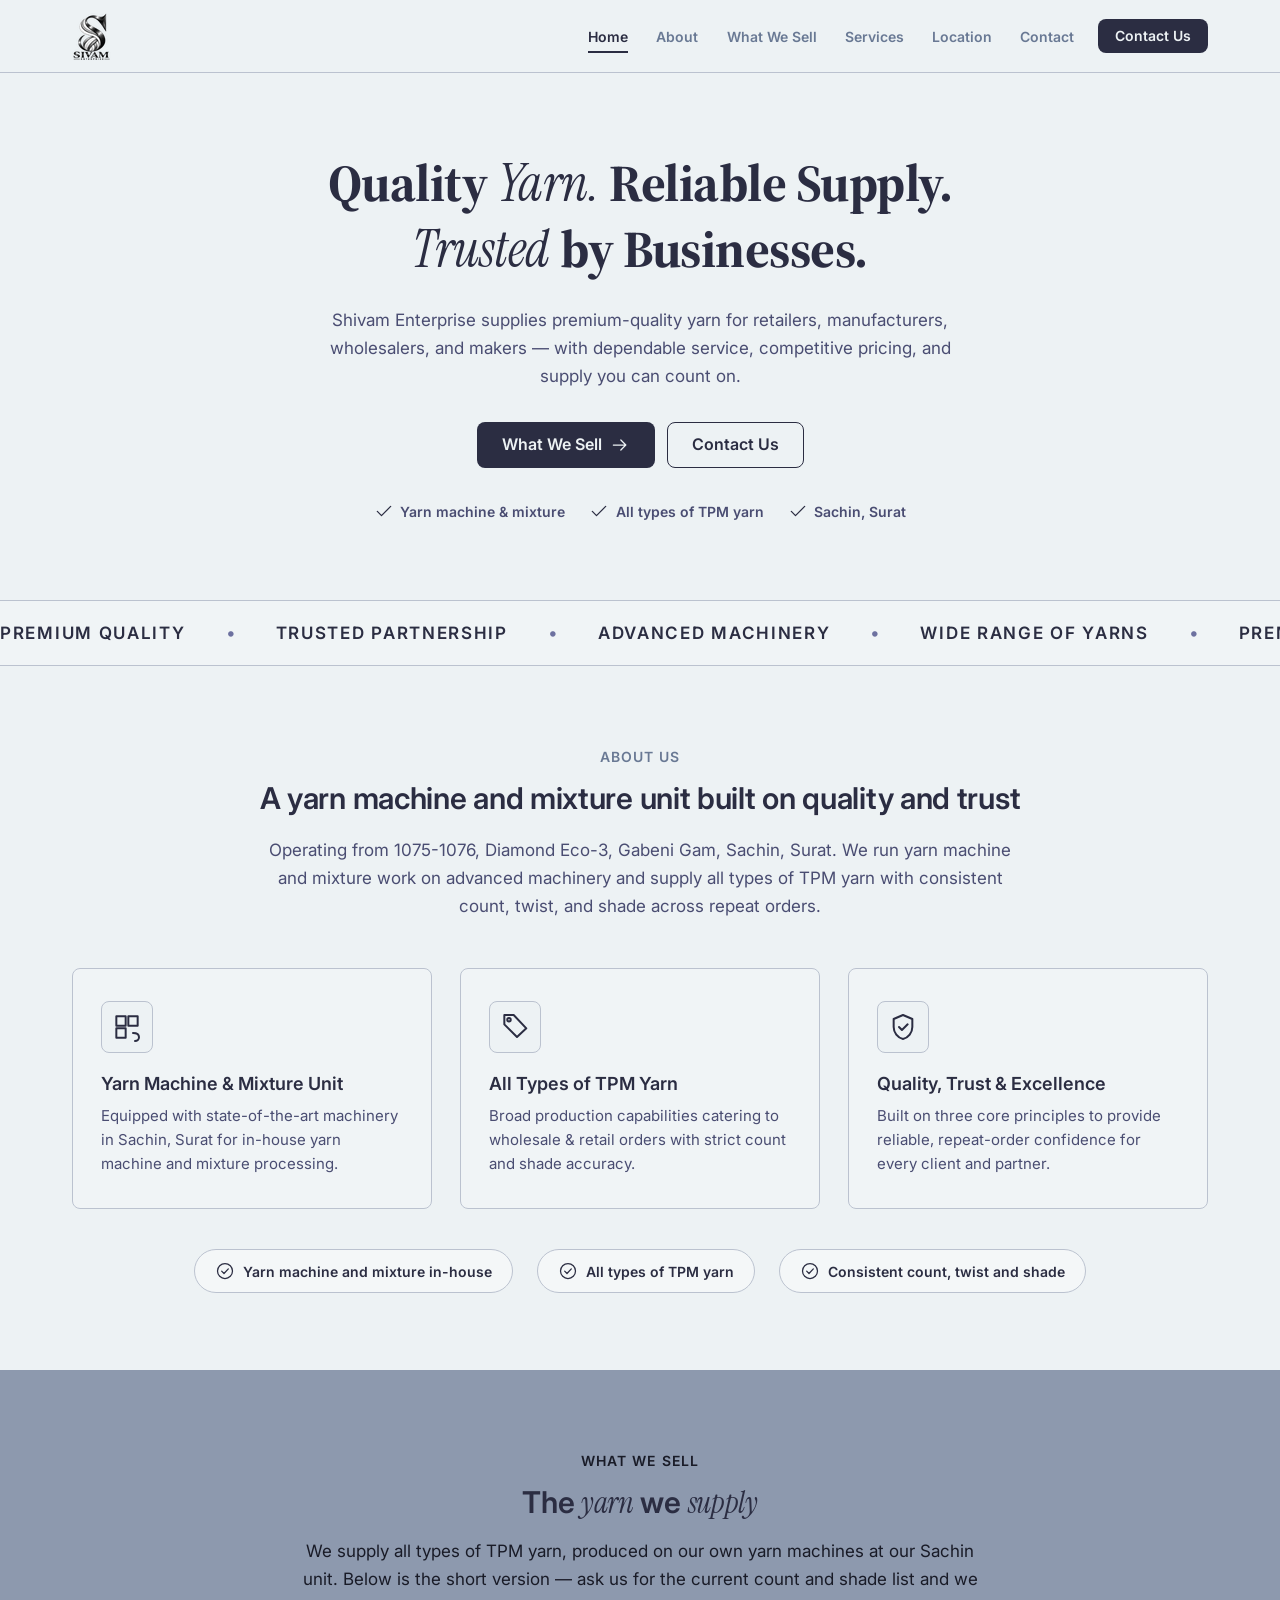
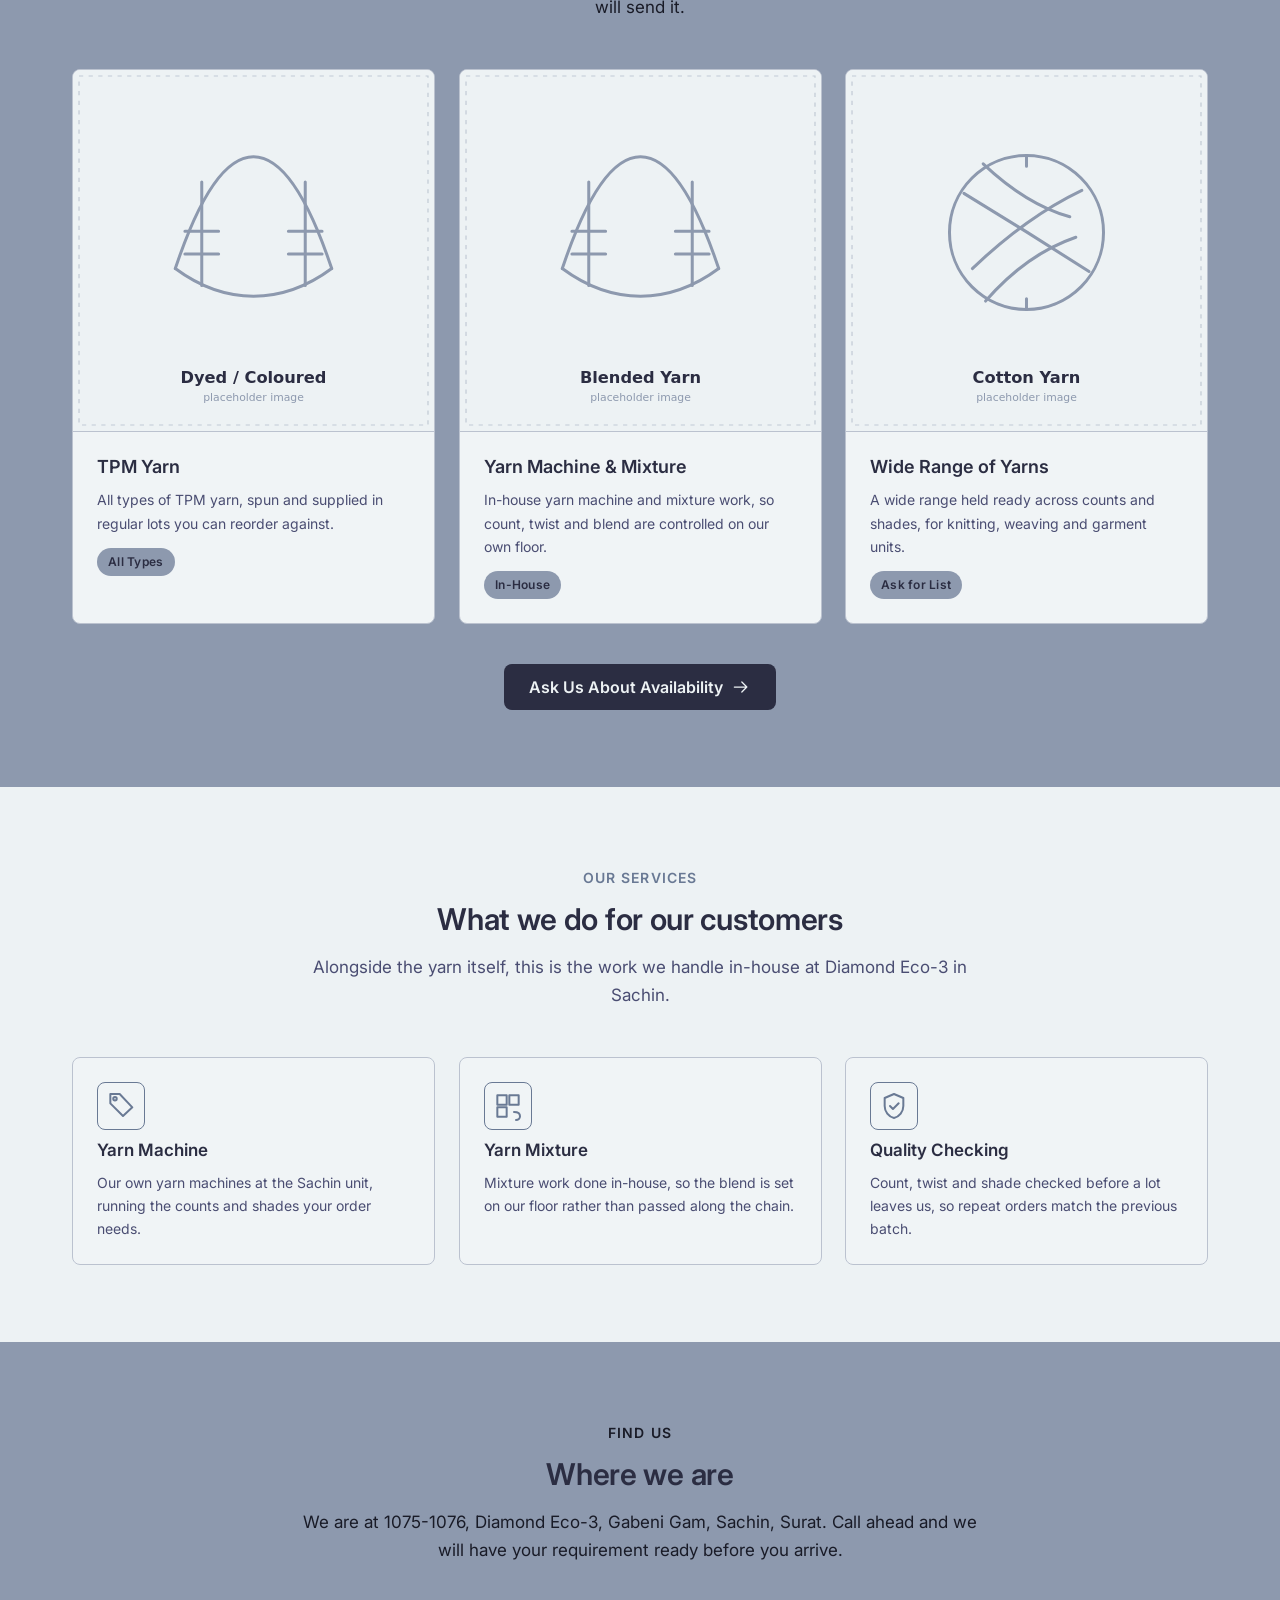
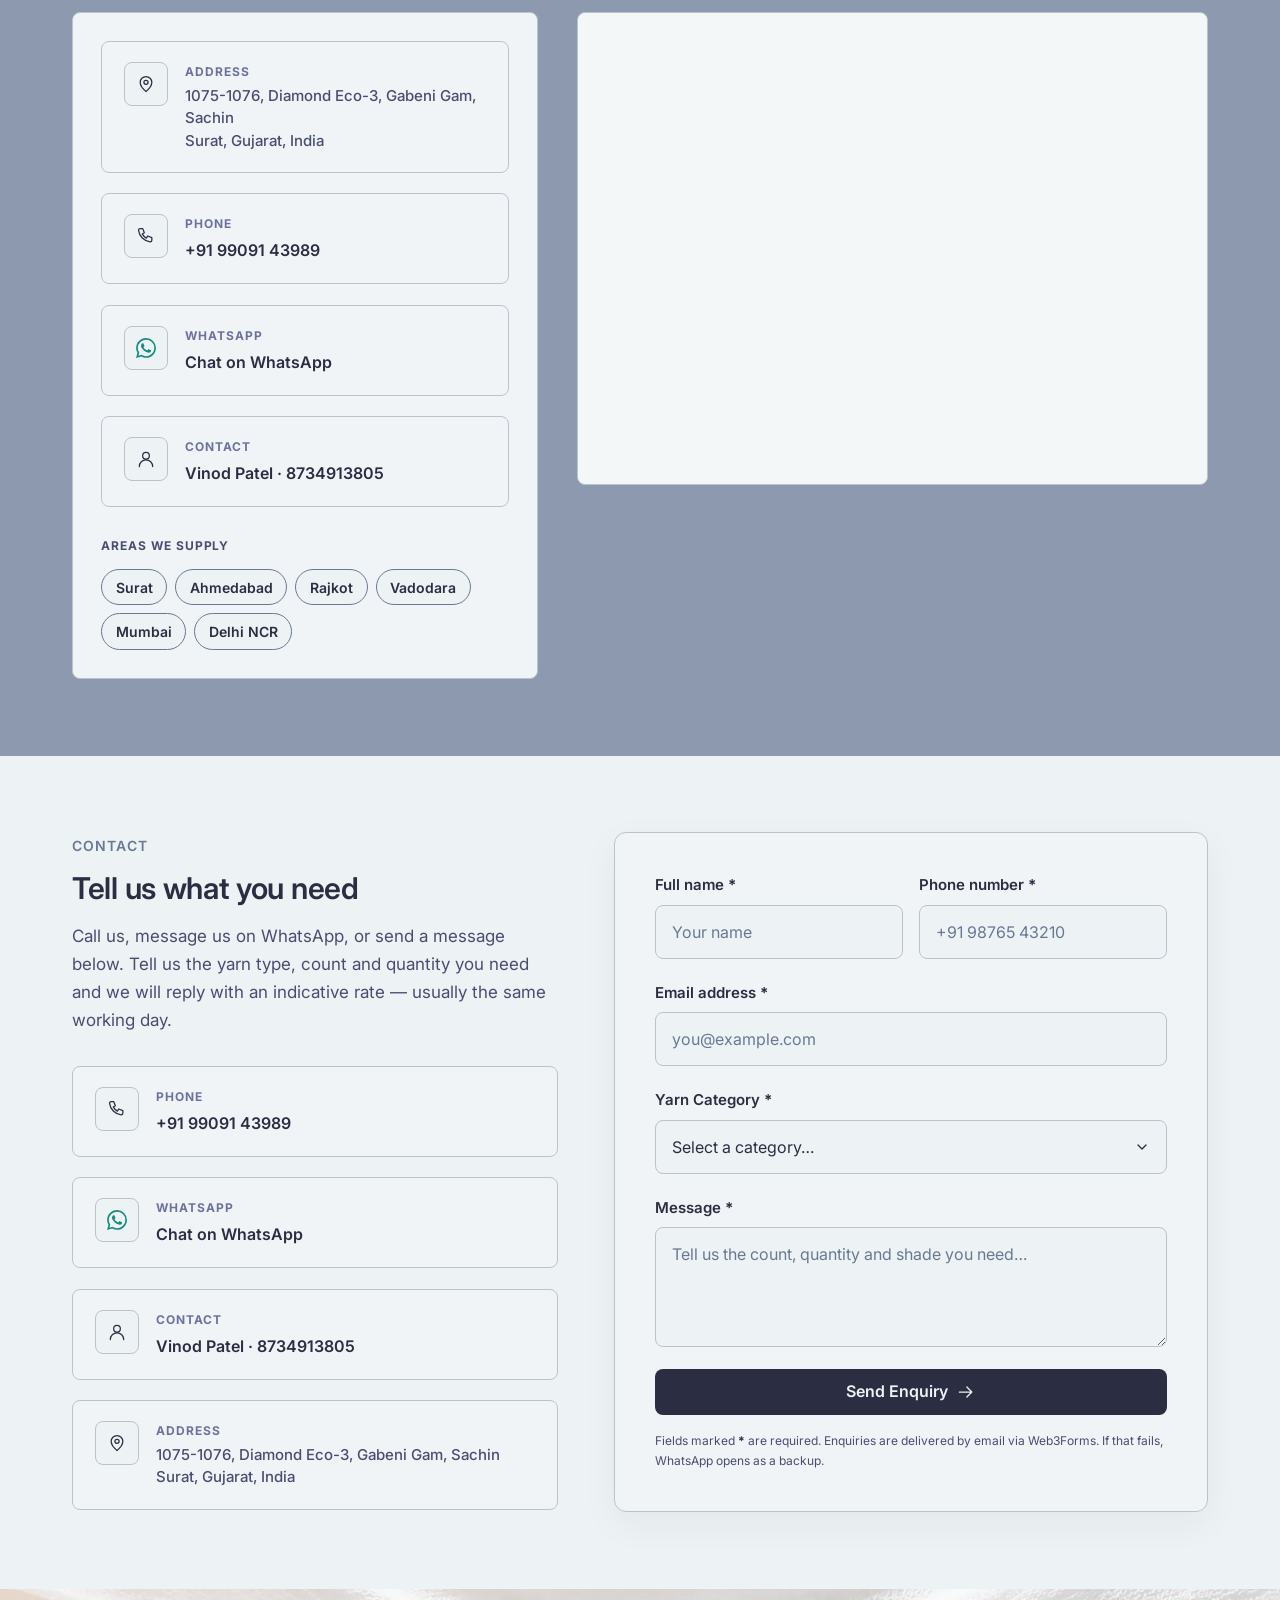
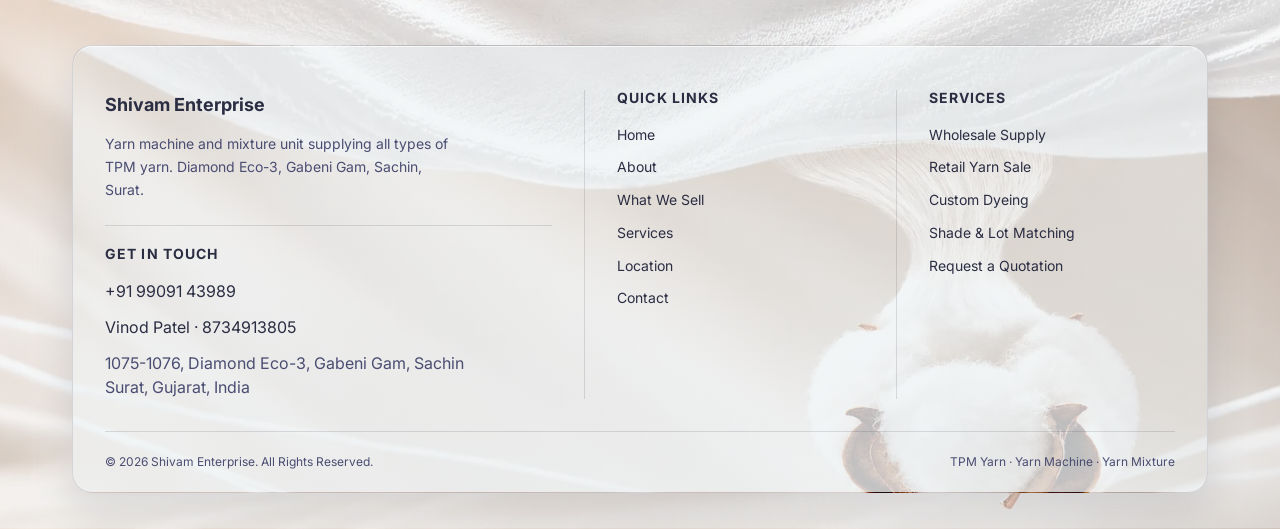
==== commit 0285dc38: "change in footer" ====
--- a/index.html
+++ b/index.html
@@ -592,23 +592,51 @@
      ===================================================================== -->
 <footer class="site-footer">
   <!-- Drifting aurora behind the glass. Purely decorative: the spans are empty
-       and hidden from assistive tech, so the footer still reads as four columns
-       of real content. Drift is disabled under prefers-reduced-motion. -->
+       and hidden from assistive tech, so the footer still reads as its real
+       content. Drift is disabled under prefers-reduced-motion. -->
   <span class="site-footer__glow site-footer__glow--a" aria-hidden="true"></span>
   <span class="site-footer__glow site-footer__glow--b" aria-hidden="true"></span>
 
   <div class="container">
     <div class="footer__glass">
+
+      <!-- ==================================================================
+           FOOTER COLUMNS
+
+           These are NOT cards. .footer__glass above is the only card in the
+           footer; the three blocks below are bare layout columns, separated by
+           a hairline rule and by space. They used to be glass cards in their
+           own right, which nested four boxes inside each other and made the
+           footer read as a row of tiles. Do not give them a fill, border,
+           shadow or backdrop-filter.
+
+           The first column is deliberately WIDER (1.6fr of 1.6fr 1fr 1fr) and
+           carries the two things a visitor actually needs at the bottom of a
+           page: who this is, and how to reach them. Keeping them in one column
+           puts the phone number directly under the business name, which is the
+           order people read it in.
+
+           The contact rows are rendered by js/main.js from js/data.js, so the
+           phone, the second contact and the address are edited in ONE place
+           and stay correct everywhere else on the site. Do not hand-type them
+           here.
+
+           The social row lives at the end of this column. js/main.js keeps it
+           hidden until real profile URLs exist in js/data.js, so the footer
+           never ships a dead icon.
+           ================================================================== -->
       <div class="footer__grid">
 
-        <div class="footer__card">
+        <div class="footer__card footer__card--lead">
           <a class="footer__brand" href="#home">Shivam Enterprise</a>
           <p class="footer__tagline">
             Yarn machine and mixture unit supplying all types of TPM yarn.
             Diamond Eco-3, Gabeni Gam, Sachin, Surat.
           </p>
-          <!-- Social icons are generated by js/main.js from SITE.contact.social.
-               The row stays hidden until you add a real profile URL. -->
+
+          <h2 class="footer__title footer__title--divided">Get In Touch</h2>
+          <ul class="footer__list" id="footer-contact"><!-- filled by js/main.js --></ul>
+
           <div class="footer__social" hidden></div>
         </div>
 
@@ -625,11 +653,6 @@
         </div>
 
         <div class="footer__card">
-          <h2 class="footer__title">Get In Touch</h2>
-          <ul class="footer__list" id="footer-contact"><!-- filled by js/main.js --></ul>
-        </div>
-
-        <div class="footer__card">
           <h2 class="footer__title">Services</h2>
           <ul class="footer__list">
             <li><a href="#services">Wholesale Supply</a></li>
--- a/css/style.css
+++ b/css/style.css
@@ -947,30 +947,49 @@
 }
 
 /* --------------------------------------------------------------------------
-   13. FOOTER  (design.md 5.5 - Space Indigo band per prompt.md 4.9)
+   13. FOOTER  (design.md 5.5 - photographic band per prompt.md 4.9)
 
    Liquid-glass treatment, three layers deep:
 
-     1. .site-footer        flat Indigo band, the "liquid" being looked through
-     2. .site-footer__glow  two slow-drifting aurora pools behind the glass
-     3. .footer__glass      one large frosted pane with a glint travelling
-        .footer__card       along its top edge, holding four glass cards
+      1. .site-footer        the client's photograph under a Platinum veil,
+                             the "liquid" being looked through
+      2. .site-footer__glow  two slow-drifting light pools behind the glass
+      3. .footer__glass      ONE glass card — the only card in the footer —
+                             carrying a SECOND photograph of the client's under
+                             a heavier veil, with a glint travelling along its
+                             top edge
+        .footer__card       three bare columns inside it, divided by rules
+                            rather than boxed, so nothing nests
 
    Everything is pure CSS - no JS, no SVG filters, no new hex values. The
    glass fills are rgba() of palette colours already sanctioned in the colour
    contract (section 1), the same technique the shadows use.
 
-   WHY EVERY OVERLAY DARKENS AND NONE BRIGHTENS
-   The footer carries light text on a dark band, and the muted role
-   (--lavender, used by .footer__tagline, .footer__list span and .footer__bar)
-   clears AA on flat Indigo by only 4.69:1. That is 0.19:1 of headroom, so
-   ANY translucent white laid over the band pushes it under AA - a Platinum
-   14% sheen over the bar text measures 3.07:1. So the aurora and both glass
-   fills are Indigo tints, which deepen the backdrop and *raise* the ratio,
-   and the travelling glint is confined to the pane's top padding strip,
-   which contains no text at any breakpoint. Measured worst case for the
-   muted role across the whole treatment is 4.75:1, i.e. the effect costs
-   nothing in legibility.
+   TWO PHOTOGRAPHS, AND THEY PLAY DIFFERENT ROLES. The band's image (1a) is
+   full-bleed decoration with no text on it. The card's image (3a) is the
+   surface the footer's text actually sits on, so it carries a heavier veil
+   (66-80% against the band's 34-58%) and its contrast budget is measured
+   against its own near-black floor rather than a flat Indigo. Each block
+   documents its own arithmetic.
+
+   THE BAND IS LIGHT. It was Space Indigo with Platinum text until the
+   client's own photograph went in, and inverting it is the whole reason this
+   block reads the way it does. The artwork measured BRIGHT - median relative
+   luminance 0.63 against 0.63 for white paper - so keeping dark text was
+   never available and a dark scrim could only ever crush the picture into
+   invisibility to buy contrast it could not actually reach. Now:
+
+     - the band is Platinum-veiled photo, and the text is Space Indigo
+     - the aurora is light instead of shadow
+     - every pane LIGHTENS what is behind it rather than tinting it
+     - the muted role is --text-body, because --lavender cannot be used on a
+       light ground at all (2.88:1 on pure white)
+
+   Measured worst case for body text is 6.40:1, over the darkest 1% of the
+   photograph at the thinnest point of the veil ramp. The band this replaced
+   bottomed out at 4.69:1, so the change is a legibility IMPROVEMENT, not a
+   trade. See the 1a block above for the arithmetic and for why the veil is
+   kept in CSS rather than baked into the .webp.
    -------------------------------------------------------------------------- */
 .site-footer {
   position: relative;
@@ -984,18 +1003,70 @@
      band clips them; they are soft gradients fading to 0 alpha, so nothing
      visible is lost. */
   overflow: hidden;
-  background-color: var(--indigo);
-  color: var(--text-on-dark);
+  /* Flat Platinum underneath. This is the whole fallback: if the WebP is
+     missing, blocked or fails to decode, the band is still a light surface
+     with correct contrast rather than a broken or dark one. */
+  background-color: var(--platinum);
+  color: var(--text-heading);
   padding-block: clamp(2.5rem, 5vw, 3.5rem) clamp(1.5rem, 3vw, 2.25rem);
 }
-.site-footer a { color: var(--platinum); }
-.site-footer a:hover { color: var(--indigo-700); }
+
+/* ---- 1a. The photograph, and the veil that makes it readable ----------------
+   TWO layers, no extra element. The first is a Platinum veil whose alpha ramps
+   from 0.34 at the top to 0.58 at the bottom; the second is the photo.
+
+   WHY A LIGHT VEILED PHOTO AND NOT A DARK SCRIM
+   The artwork is BRIGHT - measured median relative luminance 0.63, mean 0.62,
+   99th percentile 0.97, with pure-white specular highlights, at mean hue 18deg
+   and 40% saturation. Platinum text on it unscrimmed is 1.13:1 on the brightest
+   pixel and 1.40:1 on the mean: unreadable. So the band is light and the text
+   is Space Indigo, and the veil goes the same way as the text - it lifts the
+   darks rather than crushing the lights.
+
+   Solved against the darkest 1% of the image (luminance 0.2264), which is what
+   sets the floor: at the thinnest point of the ramp the composite is 0.4487 and
+   Space Indigo measures 6.40:1; at the thickest it is 0.6058 and 8.42:1. The
+   ramp is heaviest at the bottom on purpose - that is where .footer__bar and
+   the four link columns sit.
+
+   Contrast is therefore BETTER than the flat Indigo band this replaced, whose
+   worst case was the muted role at 4.69:1. Worst case here is 6.40:1.
+
+   The veil is deliberately NOT baked into footer-bg.webp. The text budget is
+   measured against known values in this file; encoding a fixed darkening into
+   the pixels would make the two disagree the moment the photo is swapped. */
+.site-footer {
+  background-image:
+    linear-gradient(
+      180deg,
+      rgba(237, 242, 244, 0.34) 0%,
+      rgba(237, 242, 244, 0.46) 55%,
+      rgba(237, 242, 244, 0.58) 100%
+    ),
+    url("../images/footer-bg.webp");
+  background-size: cover;
+  background-position: center bottom;
+  background-repeat: no-repeat;
+}
+
+/* Text roles invert with the band. --lavender cannot be used anywhere on a
+   light ground: it measures 2.88:1 on pure white, so it was only ever a
+   large/bold decorative value (design.md 2.4) and a photograph has far too much
+   luminance range to carry even that. The muted role is --text-body
+   (#4a4d72), which holds 7.5:1 here, and hierarchy comes from size and weight
+   rather than from a dimmer colour. */
+.site-footer a { color: var(--indigo); }
+.site-footer a:hover { color: var(--indigo-300); }
 
 /* ---- 2. The aurora behind the glass --------------------------------------
    Two radial-gradient pools, blurred hard so the gradient stops read as soft
-   depth rather than as circles. Indigo 200 and Indigo 300 - both darker than
-   the band, so they read as liquid shadow and cost no text contrast. Offsets
-   and durations are mismatched so the two never pulse in step. */
+   depth rather than as circles. Offsets and durations are mismatched so the
+   two never pulse in step.
+
+   These were Indigo tints - liquid shadow on a dark band. The band is light
+   now, so they are Platinum pools instead: light falling across a photograph
+   rather than shadow pooling in it. The keyframes are untouched, so the drift
+   is the same 22s / 28s it always was. */
 .site-footer__glow {
   position: absolute;
   z-index: -1;
@@ -1012,9 +1083,9 @@
   height: min(46rem, 78vw);
   background: radial-gradient(
     circle at 50% 50%,
-    rgba(17, 18, 26, 0.9) 0%,      /* indigo-200 */
-    rgba(17, 18, 26, 0.34) 44%,
-    rgba(17, 18, 26, 0) 72%
+    rgba(240, 244, 246, 0.62) 0%,    /* platinum-600 */
+    rgba(240, 244, 246, 0.22) 44%,
+    rgba(240, 244, 246, 0) 72%
   );
   filter: blur(60px);
   animation: footer-drift-a 22s ease-in-out infinite alternate;
@@ -1027,9 +1098,9 @@
   height: min(40rem, 70vw);
   background: radial-gradient(
     circle at 50% 50%,
-    rgba(25, 27, 39, 0.72) 0%,     /* indigo-300 */
-    rgba(25, 27, 39, 0.26) 46%,
-    rgba(25, 27, 39, 0) 74%
+    rgba(237, 242, 244, 0.48) 0%,    /* platinum */
+    rgba(237, 242, 244, 0.18) 46%,
+    rgba(237, 242, 244, 0) 74%
   );
   filter: blur(70px);
   animation: footer-drift-b 28s ease-in-out infinite alternate;
@@ -1044,7 +1115,34 @@
   to   { transform: translate3d(-3.5rem, -2rem, 0) scale(1); }
 }
 
-/* ---- 3a. The large glass pane --------------------------------------------- */
+/* ---- 3a. The one glass card ------------------------------------------------
+   The client's second photograph, inside the card, under a Platinum veil.
+
+   WHY THIS NEEDS A HEAVIER VEIL THAN THE BAND
+   The band image (1a) has no text on it: the card's own 55% fill sits between
+   it and every glyph, and the veil there is only ever 34-58%. This image is
+   different — it is the surface the footer's text actually sits on, so it has
+   to clear 4.5:1 on its OWN darkest pixels.
+
+   Measured on footer-card.webp: true floor L=0.0031 (0.5% of the frame is
+   near-black), 1st percentile 0.0955, median 0.6875. Body text #4a4d72 needs a
+   background luminance of 0.5340 to reach 4.5:1. Solving
+
+       0.0031*(1-a) + 0.8804*a >= 0.5340     =>     a >= 0.605
+
+   gives 0.61 as the floor, so the ramp below runs 0.66 -> 0.80 and never drops
+   below it. At 0.66 the worst pixel in the artwork measures 4.80:1 for body
+   text and 8.42:1 for Space Indigo; at 0.80, 5.48:1 and 9.13:1.
+
+   The ramp is heaviest at the BOTTOM because that is where the contact block
+   sits — a phone number to be typed and an address to be copied, which is the
+   last thing that should be hard to read.
+
+   THE GLASS IS KEPT, not replaced. backdrop-filter still runs, and it is what
+   makes this read as a pane sitting on the band rather than as a flat photo:
+   the blur picks up the band's aurora and the band's own photo through the
+   translucent edges, so the two layers stay visibly separate. The veil is what
+   buys legibility; the blur is what buys the material. */
 .footer__glass {
   /* Shared with the glint below so the highlight always tracks the pane's own
      top padding exactly, at every breakpoint. */
@@ -1053,22 +1151,45 @@
   /* Clips the glint to the pane's rounded corners. */
   overflow: hidden;
   padding: var(--glass-pad-y) clamp(1rem, 2.5vw, 2rem) 0;
-  border: 1px solid rgba(141, 153, 174, 0.22);   /* lavender hairline */
+  /* Indigo hairline. A Lavender or Platinum border is invisible on a light
+     pane; this is the one hairline that reads as an edge here. */
+  border: 1px solid rgba(43, 45, 66, 0.14);
   border-radius: 20px;
-  /* Indigo 200 at 14%. Glass over a dark surface reads as a dark, saturated
-     pane - it separates from the band by tint, not by brightness. */
-  background-color: rgba(17, 18, 26, 0.14);
+  /* Flat Platinum first: this is the whole fallback if the WebP is missing,
+     blocked or fails to decode. The card stays a light, correctly-contrasting
+     surface rather than becoming a broken or transparent hole in the band. */
+  background-color: rgba(237, 242, 244, 0.72);
+  background-image:
+    linear-gradient(
+      180deg,
+      rgba(237, 242, 244, 0.66) 0%,
+      rgba(237, 242, 244, 0.73) 55%,
+      rgba(237, 242, 244, 0.80) 100%
+    ),
+    url("../images/footer-card.webp");
+  background-size: cover;
+  /* The artwork is 1.78 landscape; the card is 2.54 at desktop (so the sides
+     crop) but only ~0.38 on a phone, where the columns stack and the card
+     becomes far taller than it is wide. `cover` therefore keeps only a narrow
+     vertical slice down the middle there. Biased to 50% 30% so that slice
+     lands on the upper part of the composition, where the subject is, instead
+     of dead-centre on what is probably foreground. */
+  background-position: center 30%;
+  background-repeat: no-repeat;
   -webkit-backdrop-filter: blur(18px) saturate(140%);
   backdrop-filter: blur(18px) saturate(140%);
-  /* Lifted edge: dark contact shadow below, faint Platinum catch-light above. */
+  /* Lifted edge: contact shadow below, catch-light along the top. */
   box-shadow:
-    0 18px 40px rgba(17, 18, 26, 0.34),
-    inset 0 1px 0 rgba(237, 242, 244, 0.16);
+    0 18px 40px rgba(17, 18, 26, 0.12),
+    inset 0 1px 0 rgba(255, 255, 255, 0.72);
 }
 
 /* The travelling glint. Confined to the pane's top padding strip, which holds
-   no text at any width, so it can be as bright as liquid glass needs while the
-   muted role stays at 4.75:1 or better. Parked off-pane left, walked across. */
+   no text at any width, so it can be as bright as liquid glass needs. Parked
+   off-pane left, walked across.
+
+   The alphas went UP with the band. At 0.06 peak this was a highlight on a dark
+   pane; on a light one it needs roughly twice the opacity to register at all. */
 .footer__glass::after {
   content: "";
   position: absolute;
@@ -1080,11 +1201,11 @@
   pointer-events: none;
   background: linear-gradient(
     100deg,
-    rgba(237, 242, 244, 0) 0%,
-    rgba(237, 242, 244, 0.06) 35%,
-    rgba(237, 242, 244, 0.16) 50%,
-    rgba(237, 242, 244, 0.06) 65%,
-    rgba(237, 242, 244, 0) 100%
+    rgba(255, 255, 255, 0) 0%,
+    rgba(255, 255, 255, 0.14) 35%,
+    rgba(255, 255, 255, 0.34) 50%,
+    rgba(255, 255, 255, 0.14) 65%,
+    rgba(255, 255, 255, 0) 100%
   );
   transform: skewX(-14deg);
   will-change: transform;
@@ -1096,37 +1217,82 @@
   to   { transform: translateX(340%) skewX(-14deg); }
 }
 
-/* ---- 3b. The per-column glass cards --------------------------------------- */
+/* ---- 3b. The three columns INSIDE the one pane ------------------------------
+   .footer__glass is the ONLY card in this footer. These are bare layout
+   columns: no fill, no border, no shadow, no backdrop-filter.
+
+   They used to be glass cards in their own right, which put a card inside a
+   card inside the band — four nested boxes in a row, and the eye read the
+   footer as a set of tiles rather than as one panel. On top of that, a second
+   layer of translucent white over a photograph multiplies the veils: the
+   measured backdrop for text in the lead column fell to 0.81 luminance purely
+   from stacking fills, which is brightness bought by hiding the client's photo
+   rather than by any design decision.
+
+   Columns are separated by space and a hairline rule instead of by boxes. The
+   photograph now reaches the text directly, and there is exactly one surface
+   to read as the card. */
 .footer__card {
   position: relative;
-  padding: clamp(1.1rem, 2vw, 1.5rem);
-  border: 1px solid rgba(237, 242, 244, 0.1);
-  border-radius: 14px;
-  background-color: rgba(17, 18, 26, 0.1);
-  -webkit-backdrop-filter: blur(10px) saturate(130%);
-  backdrop-filter: blur(10px) saturate(130%);
-  box-shadow:
-    0 6px 18px rgba(17, 18, 26, 0.22),
-    inset 0 1px 0 rgba(237, 242, 244, 0.12);
-}
-
+  padding: 0;
+  min-width: 0;
+}
+
+/* Column dividers, drawn as a border on the column itself rather than as a
+   separate element. Only at the 3-column breakpoint — below it the columns
+   stack, and a left rule on a stacked column would just be a stray line down
+   the left margin. The first column is skipped, and the lead column is given
+   the same left rule as the others rather than being treated as special. */
+@media (min-width: 900px) {
+  .footer__card + .footer__card {
+    border-left: 1px solid rgba(43, 45, 66, 0.14);
+    padding-left: clamp(1.25rem, 2.5vw, 2rem);
+  }
+  /* The grid gap has to widen to match the padding above, or the rule crowds
+     the column to its left. */
+  .footer__grid { gap: clamp(1.25rem, 2.5vw, 2rem); }
+}
+
+/* Stacked layout (phone/tablet): the columns need breathing room between them
+   and a rule is the clearest separator at this width, where a left border
+   would be off-canvas. */
+@media (max-width: 899px) {
+  .footer__card + .footer__card {
+    border-top: 1px solid rgba(43, 45, 66, 0.14);
+    padding-top: 1.25rem;
+  }
+  .footer__grid { gap: 1.25rem; }
+}
+
+/* Three columns. The template is set in the 900px breakpoint (15) as
+   1.6fr 1fr 1fr, which gives the lead column enough width for a full phone
+   number and a two-line address without wrapping mid-value. */
 .footer__grid {
   display: grid;
-  gap: 1rem;
   padding-bottom: 2rem;
 }
 
 .footer__brand {
   font-size: 1.125rem;
   font-weight: 700;
-  color: var(--platinum);
+  color: var(--indigo);
   text-decoration: none;
 }
 .footer__tagline {
   margin-top: 0.75rem;
   max-width: 22rem;
   font-size: var(--fs-small);
-  color: var(--lavender);
+  color: var(--text-body);
+}
+
+/* The rule that splits the lead card into "who we are" and "how to reach us".
+   Uses the card's own left padding as the offset so it lines up with the text
+   above it, and sits on the indigo hairline rather than a lavender one — a
+   light border on a light card is invisible. */
+.footer__title--divided {
+  margin-top: 1.5rem;
+  padding-top: 1.25rem;
+  border-top: 1px solid rgba(43, 45, 66, 0.14);
 }
 
 .footer__title {
@@ -1135,14 +1301,25 @@
   font-weight: 700;
   letter-spacing: 0.08em;
   text-transform: uppercase;
-  color: var(--platinum);
+  color: var(--indigo);
 }
 .footer__list { display: grid; gap: 0.6rem; font-size: var(--fs-small); }
 .footer__list a { text-decoration: none; }
 .footer__list a:hover { text-decoration: underline; }
-.footer__list span { color: var(--lavender); }
-
-.footer__social { display: flex; gap: 0.6rem; margin-top: 1rem; }
+.footer__list span { color: var(--text-body); }
+
+/* Contact rows sit directly under the business name, so they are promoted from
+   plain list text to the column's most-read content: slightly larger, and a
+   little more air between them than the link columns need. Colour is unchanged
+   — --text-body already measures 6.8:1 over the pane, and --indigo (11.4:1) is
+   reserved for the things you can click. */
+.footer__card--lead .footer__list {
+  gap: 0.75rem;
+  font-size: 1rem;
+  line-height: 1.5;
+}
+
+.footer__social { display: flex; gap: 0.6rem; margin-top: 1.25rem; }
 .footer__social a {
   display: inline-flex;
   align-items: center;
@@ -1151,10 +1328,17 @@
 
   border: 1px solid var(--lav-400);
   border-radius: var(--radius);
-  color: var(--platinum);
-  transition: background-color var(--transition), color var(--transition);
-}
-.footer__social a:hover { background-color: var(--indigo-300); color: var(--platinum); }
+  color: var(--indigo);
+  transition: background-color var(--transition), color var(--transition),
+              border-color var(--transition);
+}
+/* Hover is a tint, not a fill: on a light band an Indigo fill would drop a
+   Lavender 400 hairline and a brand mark to nothing underneath it. */
+.footer__social a:hover {
+  background-color: var(--lav-700);
+  border-color: var(--lavender);
+  color: var(--indigo);
+}
 
 .footer__bar {
   display: flex;
@@ -1163,18 +1347,22 @@
   justify-content: space-between;
   gap: 0.5rem;
   padding-block: 1.25rem;
-  border-top: 1px solid rgba(141, 153, 174, 0.22);
+  border-top: 1px solid rgba(43, 45, 66, 0.14);
   font-size: var(--fs-xs);
-  color: var(--lavender);
+  color: var(--text-body);
 }
 
 /* ---- No backdrop-filter (older Firefox, iOS Safari < 9) ---------------------
-   The blur is the whole point, but the panes must still read as distinct
-   surfaces. Dropping the filter and deepening the tint keeps the separation
-   without relying on a property those engines discard entirely. */
+   The blur is what makes the card read as glass, but it is not what makes it
+   legible — the Platinum veil is, and that is a plain gradient the engine will
+   honour regardless. So the veil stays and only the filter goes.
+
+   Dropping the blur means the band's aurora and photo stop smearing through
+   the card, so the card's own background-color is raised to compensate: at
+   0.86 it lands on the same effective luminance the blurred version reached,
+   keeping the measured contrast budget valid on these engines too. */
 @supports not ((backdrop-filter: blur(1px)) or (-webkit-backdrop-filter: blur(1px))) {
-  .footer__glass { background-color: rgba(17, 18, 26, 0.3); }
-  .footer__card { background-color: rgba(17, 18, 26, 0.22); }
+  .footer__glass { background-color: rgba(240, 244, 246, 0.86); }
 }
 
 /* --------------------------------------------------------------------------
@@ -1231,6 +1419,8 @@
   .areas__list li { min-height: 44px; display: inline-flex; align-items: center; }
   .footer__brand { min-height: 44px; display: inline-flex; align-items: center; }
   .footer__list a { min-height: 44px; display: inline-flex; align-items: center; }
+  /* Social buttons are 44px square on desktop already, so they are at the
+     floor everywhere and need no touch-only override. */
 }
 
 @media (min-width: 900px) {
@@ -1239,7 +1429,10 @@
   .about__grid { grid-template-columns: 1.1fr 0.9fr; }
   .contact__grid { grid-template-columns: 0.9fr 1.1fr; }
   .location__grid { grid-template-columns: 0.85fr 1.15fr; }
-  .footer__grid { grid-template-columns: 1.4fr 1fr 1.3fr 0.8fr; }
+  /* 1.6fr for the lead card: at 900px+ it has to hold "+91 99091 43989" and
+     "1075-1076, Diamond Eco-3, Gabeni Gam, Sachin" without breaking either
+     value across lines. */
+  .footer__grid { grid-template-columns: 1.6fr 1fr 1fr; }
 
   /* Lay the links and the Contact Us button out on ONE row. Without this the
      .nav__menu is a plain block, so the button drops onto a second line under
@@ -1409,21 +1602,25 @@
   body { background: none; color: #000; }
   .site-footer { background: none; color: #000; }
 
-  /* The glass cannot work on paper: no backdrop to blur, and the tinted
-     panes would print as grey boxes on white. Drop the aurora and the glint,
-     flatten both pane levels back to plain rules. */
+  /* The glass cannot work on paper: no backdrop to blur, and a photo behind
+     66-80% of Platinum would print as a pale rectangle with a smudge in it.
+     Drop the aurora, the glint and both photographs, and flatten the card back
+     to a plain rule. `background: none` above is a shorthand, so it also
+     resets background-image and keeps 77 KB of photography off the page.
+
+     The column dividers follow currentColor for the same reason the bar rule
+     does: the block recolours the footer to #000, and a fixed 14% indigo would
+     print as a grey line. */
   .site-footer__glow,
   .footer__glass::after { display: none; }
-  .footer__glass,
-  .footer__card {
+  .footer__glass {
     -webkit-backdrop-filter: none;
     backdrop-filter: none;
-    background-color: transparent;
+    background: none;
     box-shadow: none;
+    padding-inline: 0;
   }
-  .footer__glass { padding-inline: 0; }
-  .footer__card { padding-inline: 0; border: 0; }
-  /* currentColor, not a hex: the print block already recolours the footer to
-     #000, so the rule follows whatever that resolves to. */
+  .footer__card,
+  .footer__card + .footer__card { border-color: currentColor; }
   .footer__bar { border-top-color: currentColor; }
 }
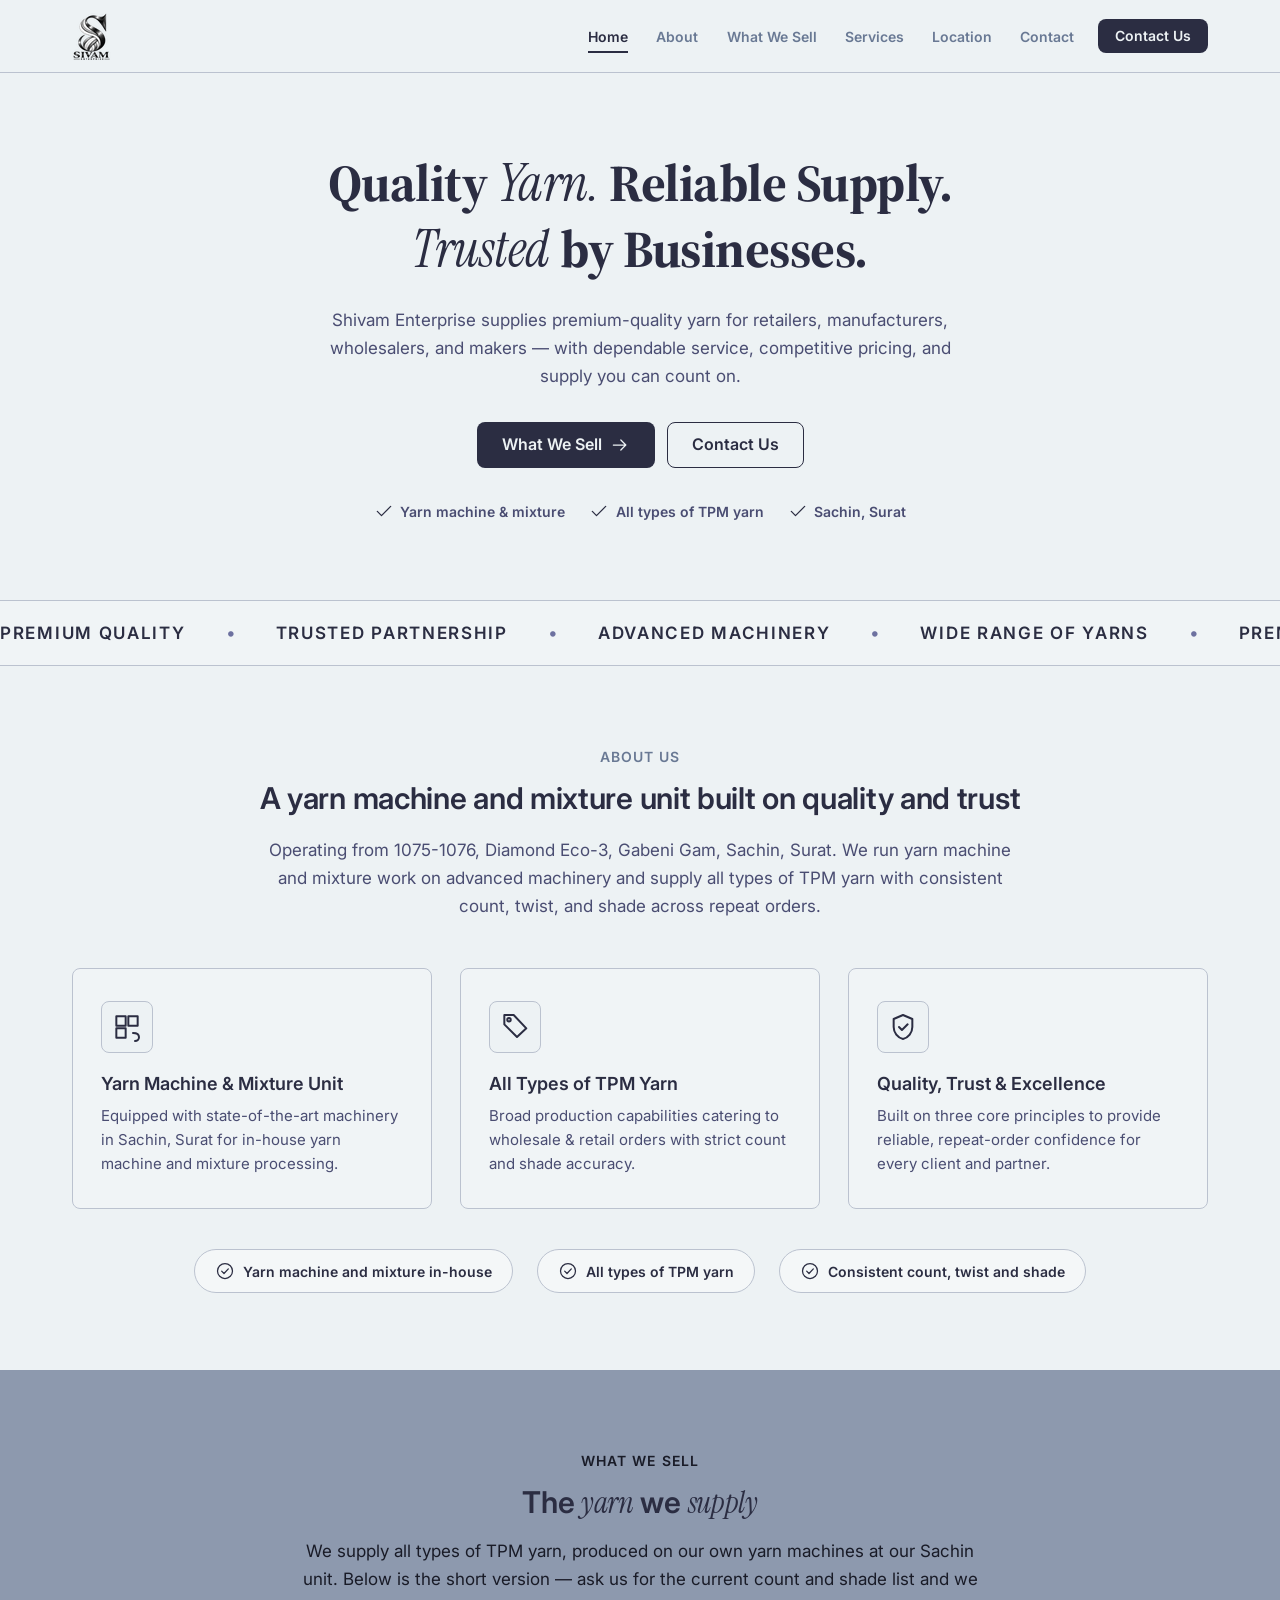
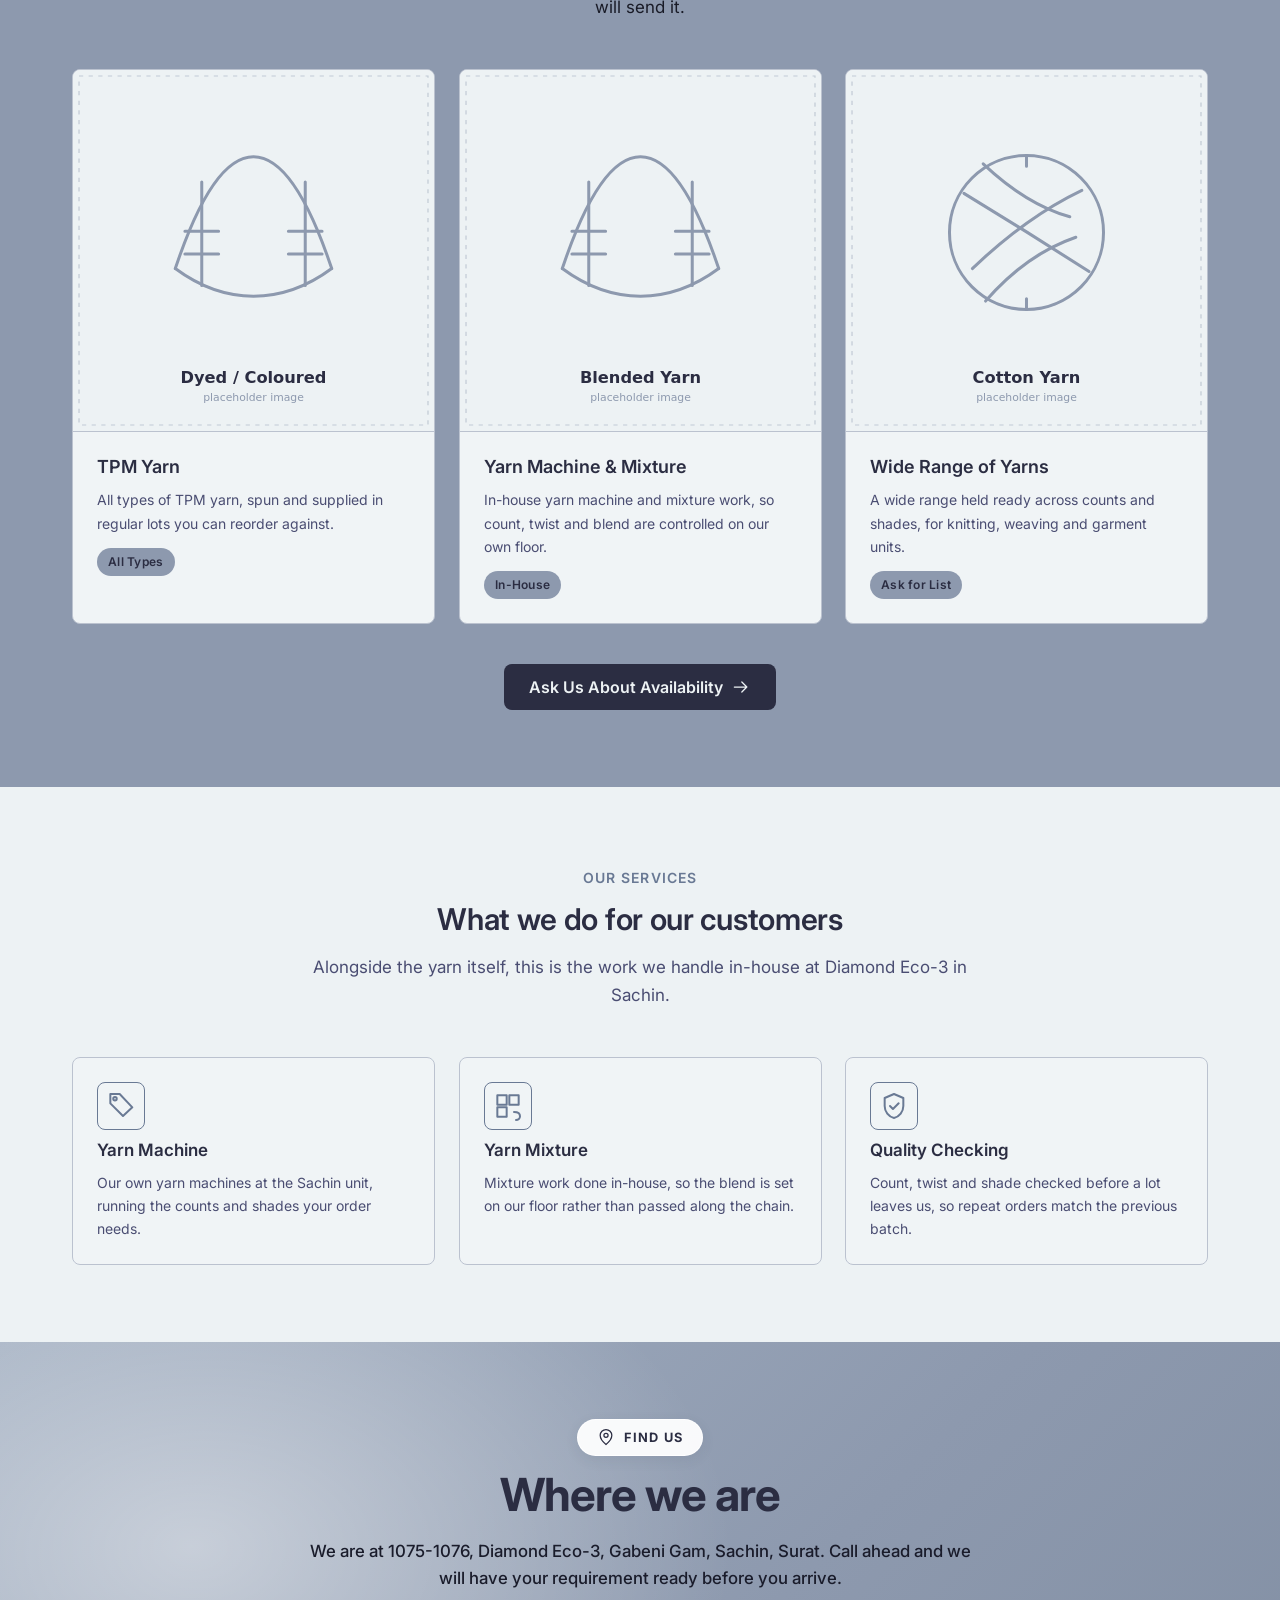
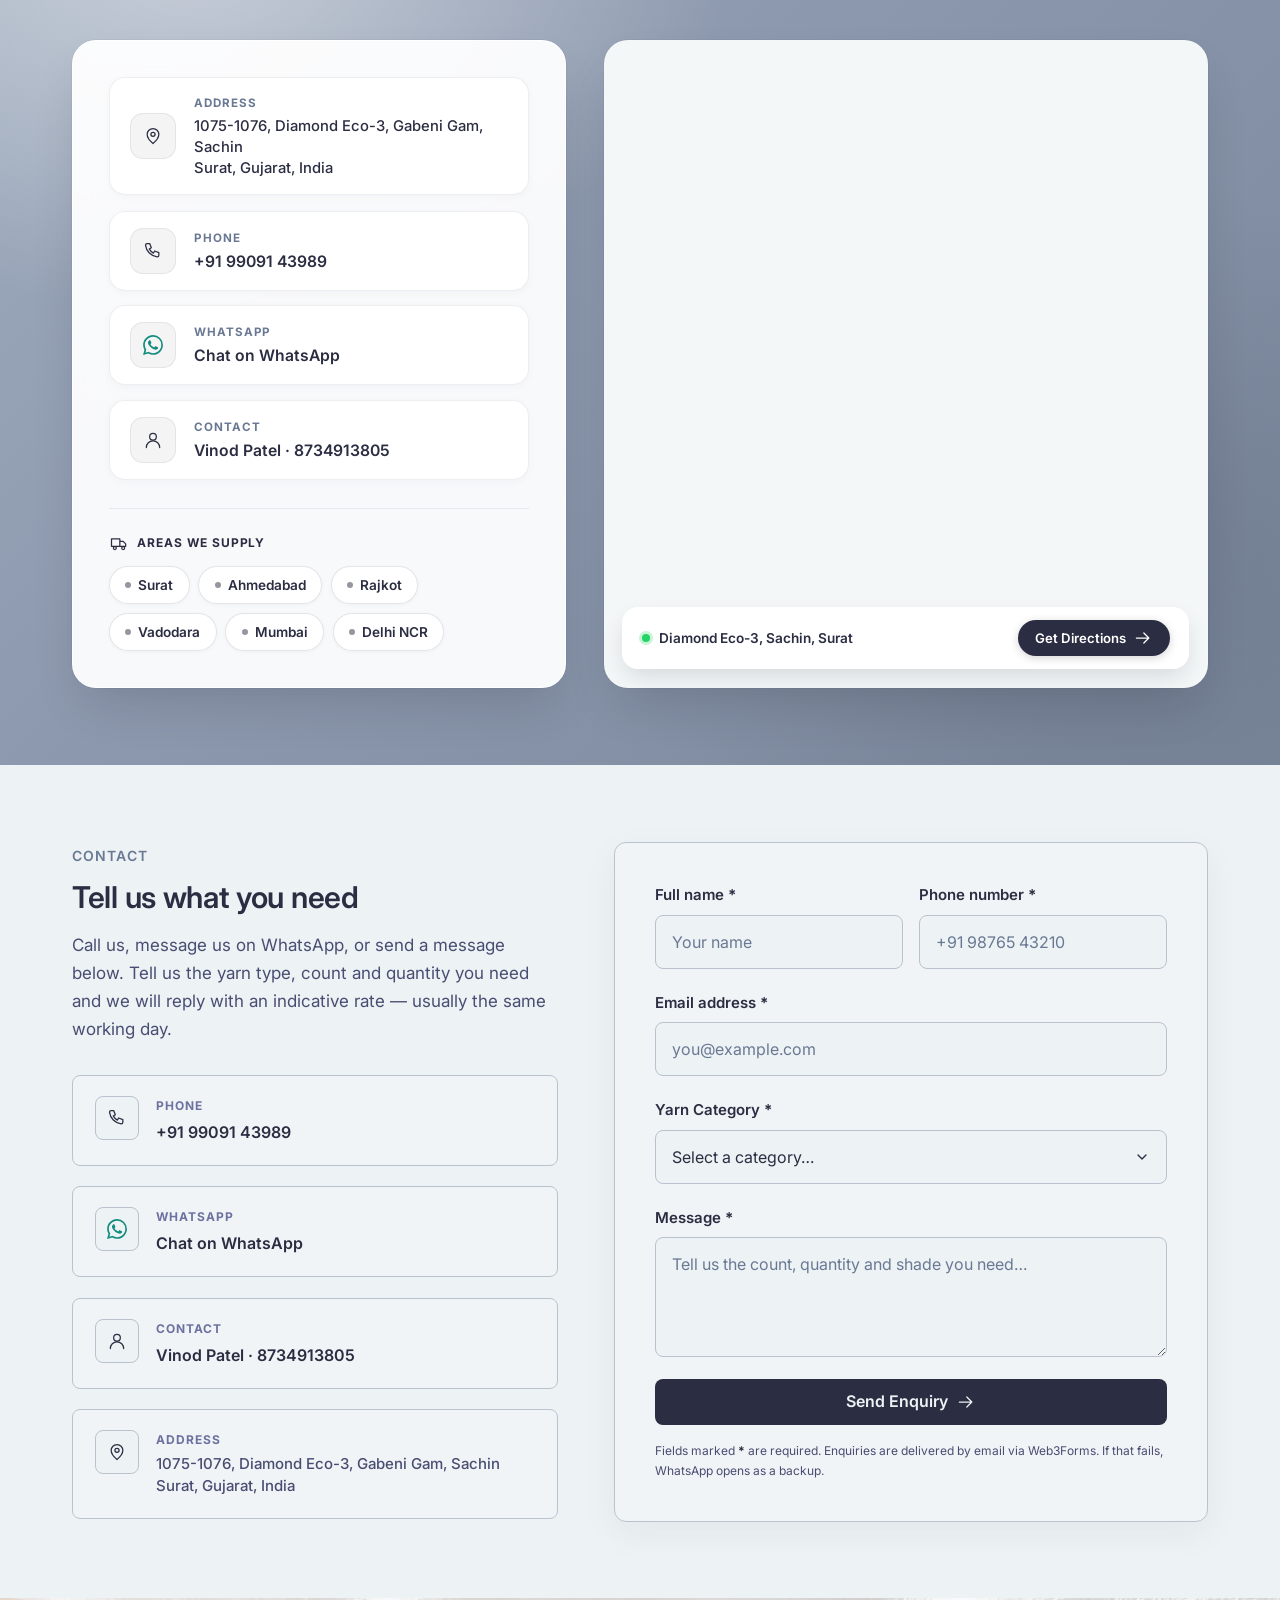
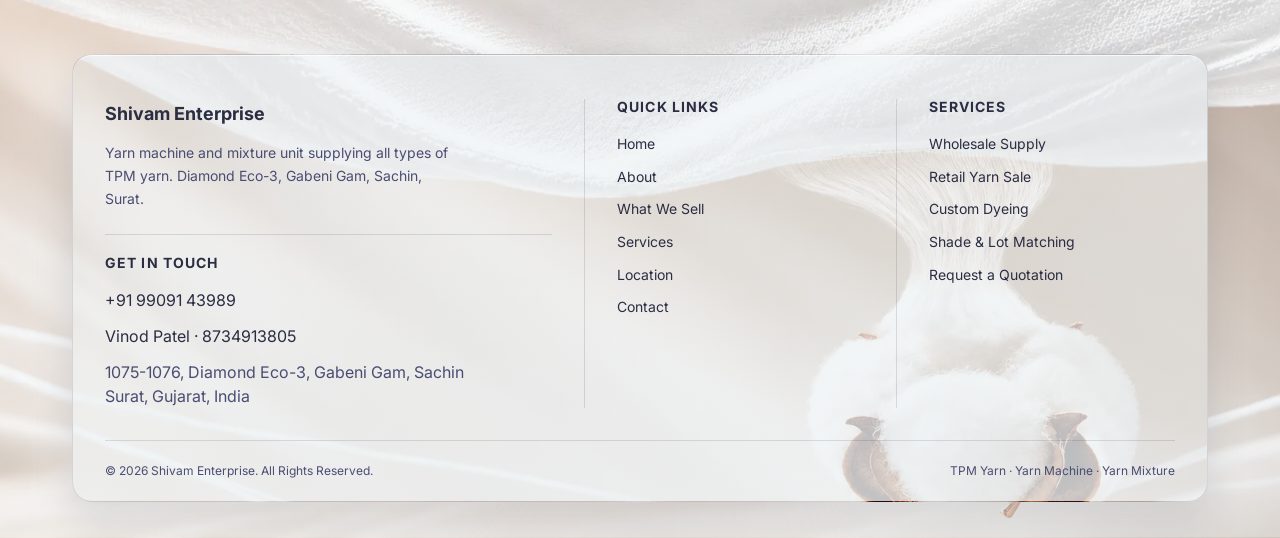
==== commit f165bd33: "improve UI" ====
--- a/index.html
+++ b/index.html
@@ -379,10 +379,13 @@
        (SITE.contact.address, SITE.mapEmbed, SITE.areas). Nothing here needs
        editing - change those values in js/data.js instead.
        ==================================================================== -->
-  <section class="section section--lav" id="location" data-nav="location" aria-labelledby="location-title">
+  <section class="section section--location" id="location" data-nav="location" aria-labelledby="location-title">
     <div class="container">
       <div class="section-head">
-        <span class="eyebrow">Find Us</span>
+        <span class="eyebrow eyebrow--badge">
+          <svg class="icon icon--pin" width="15" height="15" aria-hidden="true"><use href="#i-pin"></use></svg>
+          Find Us
+        </span>
         <h2 id="location-title">Where we are</h2>
         <p class="lead" style="margin-top:1rem">
           We are at 1075-1076, Diamond Eco-3, Gabeni Gam, Sachin, Surat. Call
@@ -392,16 +395,31 @@
 
       <div class="location__grid">
 
-        <div class="location__panel">
+        <div class="location__panel reveal">
           <div class="contact-list" style="margin-top:0" id="location-contact"><!-- filled by js/main.js --></div>
 
-          <div style="margin-top:1.75rem">
-            <p class="areas__title">Areas We Supply</p>
+          <div class="areas__box">
+            <p class="areas__title">
+              <svg class="icon" width="16" height="16" aria-hidden="true"><use href="#i-truck"></use></svg>
+              <span>Areas We Supply</span>
+            </p>
             <ul class="areas__list" id="areas-list"><!-- filled by js/main.js --></ul>
           </div>
         </div>
 
-        <div class="map" id="map"><!-- filled by js/main.js --></div>
+        <div class="map-container reveal">
+          <div class="map" id="map"><!-- filled by js/main.js --></div>
+          <div class="map__overlay">
+            <div class="map__chip">
+              <span class="map__chip-dot" aria-hidden="true"></span>
+              <span class="map__chip-text">Diamond Eco-3, Sachin, Surat</span>
+            </div>
+            <a class="map__directions-btn" href="https://www.google.com/maps/dir/?api=1&destination=1075-1076,+Diamond+Eco-3,+Gabeni+Gam,+Sachin,+Surat,+Gujarat" target="_blank" rel="noopener">
+              <span>Get Directions</span>
+              <svg class="icon icon--sm" width="13" height="13" aria-hidden="true"><use href="#i-arrow-right"></use></svg>
+            </a>
+          </div>
+        </div>
 
       </div>
     </div>
--- a/css/style.css
+++ b/css/style.css
@@ -692,57 +692,336 @@
 /* --------------------------------------------------------------------------
    11. LOCATION / AREAS WE SERVE
    -------------------------------------------------------------------------- */
+
+/* Section background -------------------------------------------------------- */
+.section--location {
+  position: relative;
+  isolation: isolate;
+  background-color: #8d99ae;
+  background-image:
+    radial-gradient(ellipse 65% 55% at 15% 20%, rgba(255,255,255,0.45) 0%, transparent 65%),
+    radial-gradient(ellipse 55% 55% at 85% 80%, rgba(43,45,66,0.16) 0%, transparent 70%),
+    linear-gradient(135deg, #a2afc1 0%, #8d99ae 45%, #7a889c 100%);
+  overflow: hidden;
+}
+
+.section--location h2 {
+  color: var(--indigo);
+  font-size: clamp(2.15rem, 4vw, 2.85rem);
+  font-weight: 700;
+  letter-spacing: -0.02em;
+}
+
+.section--location .lead {
+  color: #1a1c2b;
+  font-size: 1.05rem;
+  font-weight: 500;
+  line-height: 1.6;
+  max-width: 42rem;
+  margin-inline: auto;
+}
+
+/* Eyebrow badge pill -------------------------------------------------------- */
+.eyebrow--badge {
+  display: inline-flex;
+  align-items: center;
+  gap: 0.45rem;
+  padding: 0.42rem 1.15rem;
+  background: rgba(255, 255, 255, 0.94);
+  -webkit-backdrop-filter: blur(12px);
+  backdrop-filter: blur(12px);
+  border: 1px solid rgba(255, 255, 255, 0.95);
+  border-radius: var(--radius-pill);
+  font-size: 0.8rem;
+  font-weight: 700;
+  letter-spacing: 0.1em;
+  text-transform: uppercase;
+  color: var(--indigo);
+  box-shadow: 0 4px 14px rgba(43, 45, 66, 0.08);
+}
+
+/* Grid ---------------------------------------------------------------------- */
 .location__grid {
   display: grid;
   gap: clamp(1.5rem, 3vw, 2.5rem);
-  align-items: start;
-}
-
+  align-items: stretch;
+}
+
+/* Left info panel ----------------------------------------------------------- */
 .location__panel {
-  padding: clamp(1.25rem, 3vw, 1.75rem);
-  background-color: var(--plat-600);
-  border: 1px solid var(--lav-700);
-  border-radius: var(--radius);
+  display: flex;
+  flex-direction: column;
+  justify-content: space-between;
+  padding: clamp(1.5rem, 3.5vw, 2.25rem);
+  background: rgba(255, 255, 255, 0.94);
+  -webkit-backdrop-filter: blur(20px) saturate(130%);
+  backdrop-filter: blur(20px) saturate(130%);
+  border: 1px solid rgba(255, 255, 255, 0.95);
+  border-radius: 24px;
+  box-shadow:
+    0 24px 50px -12px rgba(17, 18, 26, 0.16),
+    0 0 0 1px rgba(17, 18, 26, 0.04);
+  transition: box-shadow var(--transition);
+}
+
+/* Contact items inside location panel --------------------------------------- */
+#location .contact-list {
+  display: grid;
+  gap: 0.95rem;
+  margin-top: 0;
+}
+
+#location .contact-item {
+  display: flex;
+  align-items: center;
+  gap: 1.15rem;
+  padding: 1rem 1.25rem;
+  background-color: #ffffff;
+  border: 1px solid rgba(43, 45, 66, 0.08);
+  border-radius: 16px;
+  box-shadow: 0 2px 8px rgba(43, 45, 66, 0.03);
+  transition: transform 0.25s cubic-bezier(0.16, 1, 0.3, 1),
+              border-color 0.25s ease,
+              box-shadow 0.25s ease;
+}
+
+#location .contact-item:hover {
+  transform: translateY(-2px);
+  border-color: rgba(43, 45, 66, 0.22);
+  box-shadow: 0 10px 24px -4px rgba(43, 45, 66, 0.10);
+}
+
+#location .contact-item__icon {
+  display: inline-flex;
+  align-items: center;
+  justify-content: center;
+  width: 2.85rem;
+  height: 2.85rem;
+  flex: none;
+  background: rgba(43, 45, 66, 0.05);
+  border: 1px solid rgba(43, 45, 66, 0.08);
+  border-radius: 13px;
+  color: var(--indigo);
+  transition: all 0.25s ease;
+}
+
+#location .contact-item:hover .contact-item__icon {
+  background-color: var(--indigo);
+  color: #ffffff;
+  border-color: var(--indigo);
+}
+
+#location .contact-item__label {
+  display: block;
+  font-size: 0.725rem;
+  font-weight: 700;
+  letter-spacing: 0.08em;
+  text-transform: uppercase;
+  color: var(--lav-400);
+  margin-bottom: 0.2rem;
+}
+
+#location .contact-item__value {
+  display: block;
+  font-size: 0.985rem;
+  font-weight: 600;
+  color: var(--indigo);
+  text-decoration: none;
+  line-height: 1.4;
+}
+
+#location a.contact-item__value:hover {
+  color: var(--indigo-300);
+  text-decoration: none;
+}
+
+#location .contact-item__value--plain {
+  color: var(--text-heading);
+  font-weight: 500;
+  font-size: 0.925rem;
+}
+
+/* Areas box ----------------------------------------------------------------- */
+.areas__box {
+  margin-top: 1.75rem;
+  padding-top: 1.5rem;
+  border-top: 1px solid rgba(43, 45, 66, 0.08);
+}
+
+.areas__title {
+  display: flex;
+  align-items: center;
+  gap: 0.5rem;
+  margin-bottom: 0.85rem;
+  font-size: 0.75rem;
+  font-weight: 700;
+  letter-spacing: 0.08em;
+  text-transform: uppercase;
+  color: var(--indigo);
+}
+
+.areas__list {
+  display: flex;
+  flex-wrap: wrap;
+  gap: 0.55rem;
+}
+
+.areas__list li {
+  position: relative;
+  display: inline-flex;
+  align-items: center;
+  gap: 0.45rem;
+  padding: 0.42rem 0.95rem;
+  background-color: #ffffff;
+  border: 1px solid rgba(43, 45, 66, 0.12);
+  border-radius: var(--radius-pill);
+  font-size: 0.85rem;
+  font-weight: 600;
+  color: var(--indigo);
+  box-shadow: 0 1px 4px rgba(43, 45, 66, 0.04);
+  transition: all 0.22s cubic-bezier(0.16, 1, 0.3, 1);
+  cursor: default;
+}
+
+.areas__list li::before {
+  content: "";
+  display: inline-block;
+  width: 6px;
+  height: 6px;
+  border-radius: 50%;
+  background-color: var(--indigo);
+  opacity: 0.5;
+  flex-shrink: 0;
+}
+
+.areas__list li:hover {
+  background-color: var(--indigo);
+  color: #ffffff;
+  border-color: var(--indigo);
+  transform: translateY(-2px);
+  box-shadow: 0 6px 16px -2px rgba(43, 45, 66, 0.22);
+}
+
+.areas__list li:hover::before {
+  background-color: #25d366;
+  opacity: 1;
+}
+
+/* Map container ------------------------------------------------------------- */
+.map-container {
+  position: relative;
+  height: 100%;
+  min-height: 480px;
+  border-radius: 24px;
+  overflow: hidden;
+  box-shadow:
+    0 24px 50px -12px rgba(17, 18, 26, 0.16),
+    0 0 0 1px rgba(17, 18, 26, 0.04);
+  display: flex;
+  flex-direction: column;
+  transition: box-shadow var(--transition);
 }
 
 .map {
+  flex: 1;
+  width: 100%;
+  height: 100%;
+  min-height: 380px;
   overflow: hidden;
-  aspect-ratio: 4 / 3;
   background-color: var(--plat-700);
-  border: 1px solid var(--lav-700);
-  border-radius: var(--radius);
-}
+  border-radius: 0;
+}
+
 .map iframe {
   display: block;
   width: 100%;
   height: 100%;
+  min-height: 100%;
   border: 0;
-  /* Keeps the map from injecting off-palette UI colours. The map is content,
-     not chrome, so full colour is allowed - this is a light touch only. */
-  filter: saturate(0.25);
-}
-
-.areas__title {
-  margin-bottom: 0.85rem;
-  font-size: var(--fs-xs);
-  font-weight: 700;
-  letter-spacing: 0.08em;
-  text-transform: uppercase;
-  color: var(--text-body);
-}
-.areas__list {
+  filter: saturate(0.92) contrast(1.02);
+  transition: filter 0.3s ease;
+}
+
+.map-container:hover .map iframe {
+  filter: saturate(1.05) contrast(1.02);
+}
+
+/* Floating overlay inside map card ------------------------------------------ */
+.map__overlay {
+  position: absolute;
+  bottom: 1.15rem;
+  left: 1.15rem;
+  right: 1.15rem;
   display: flex;
+  align-items: center;
+  justify-content: space-between;
   flex-wrap: wrap;
-  gap: 0.5rem;
-}
-.areas__list li {
-  padding: 0.35rem 0.85rem;
-  background-color: var(--platinum);
-  border: 1px solid var(--lav-400);
+  gap: 0.75rem;
+  padding: 0.75rem 1.15rem;
+  background: rgba(255, 255, 255, 0.94);
+  -webkit-backdrop-filter: blur(16px) saturate(140%);
+  backdrop-filter: blur(16px) saturate(140%);
+  border: 1px solid rgba(255, 255, 255, 0.95);
+  border-radius: 16px;
+  box-shadow: 0 10px 25px -4px rgba(17, 18, 26, 0.14);
+  z-index: 2;
+}
+
+.map__chip {
+  display: flex;
+  align-items: center;
+  gap: 0.55rem;
+}
+
+.map__chip-dot {
+  width: 8px;
+  height: 8px;
+  border-radius: 50%;
+  background: #25d366;
+  box-shadow: 0 0 0 3px rgba(37, 211, 102, 0.25);
+  animation: pulse-dot 2.2s infinite ease-in-out;
+  flex-shrink: 0;
+}
+
+@keyframes pulse-dot {
+  0%, 100% { transform: scale(1); opacity: 1; }
+  50%       { transform: scale(1.25); opacity: 0.8; }
+}
+
+.map__chip-text {
+  font-size: 0.85rem;
+  font-weight: 600;
+  color: var(--indigo);
+}
+
+.map__directions-btn {
+  display: inline-flex;
+  align-items: center;
+  gap: 0.45rem;
+  padding: 0.45rem 1.05rem;
+  background-color: var(--indigo);
+  color: #ffffff;
   border-radius: var(--radius-pill);
-  font-size: var(--fs-small);
+  font-size: 0.825rem;
   font-weight: 600;
-  color: var(--indigo);
+  text-decoration: none;
+  box-shadow: 0 2px 8px rgba(43, 45, 66, 0.2);
+  transition: all 0.2s cubic-bezier(0.16, 1, 0.3, 1);
+}
+
+.map__directions-btn:hover {
+  background-color: var(--indigo-300);
+  transform: translateY(-1px);
+  box-shadow: 0 6px 16px rgba(43, 45, 66, 0.3);
+  color: #ffffff;
+}
+
+.map__directions-btn .icon {
+  transition: transform 0.2s ease;
+}
+
+.map__directions-btn:hover .icon {
+  transform: translateX(2px);
 }
 
 /* --------------------------------------------------------------------------
@@ -1184,6 +1463,47 @@
     inset 0 1px 0 rgba(255, 255, 255, 0.72);
 }
 
+/* ---- 3a-bis. PHONE ONLY: the cotton flower photograph, full composition ---
+   Below 900px the three columns stack, so the card becomes a tall column.
+   The desktop artwork is 1.78 landscape; `cover` on a portrait card gives a
+   narrow smeared slice. Use the portrait source (941x1672) at full width
+   with a lighter veil so the composition actually reads. */
+@media (max-width: 899px) {
+  .site-footer {
+    background-image: none;
+    background-color: var(--platinum);
+  }
+
+  .footer__glass {
+    background-color: rgba(237, 242, 244, 0.85);
+    background-image:
+      linear-gradient(
+        180deg,
+        rgba(237, 242, 244, 0.35) 0%,
+        rgba(237, 242, 244, 0.45) 25%,
+        rgba(237, 242, 244, 0.60) 55%,
+        rgba(237, 242, 244, 0.78) 85%,
+        rgba(237, 242, 244, 0.88) 100%
+      ),
+      url("../images/footer-card-mobile-source.png");
+    background-image:
+      linear-gradient(
+        180deg,
+        rgba(237, 242, 244, 0.35) 0%,
+        rgba(237, 242, 244, 0.45) 25%,
+        rgba(237, 242, 244, 0.60) 55%,
+        rgba(237, 242, 244, 0.78) 85%,
+        rgba(237, 242, 244, 0.88) 100%
+      ),
+      url("../images/footer-card-mobile.webp");
+    background-size: cover;
+    background-position: center 25%;
+    background-repeat: no-repeat;
+    -webkit-backdrop-filter: blur(16px) saturate(130%);
+    backdrop-filter: blur(16px) saturate(130%);
+  }
+}
+
 /* The travelling glint. Confined to the pane's top padding strip, which holds
    no text at any width, so it can be as bright as liquid glass needs. Parked
    off-pane left, walked across.
@@ -1399,16 +1719,42 @@
   }
   .nav__menu.is-open { display: flex; }
 
+  .nav__links {
+    display: flex;
+    flex-direction: column;
+    align-items: stretch;
+    width: 100%;
+    gap: 0;
+    padding: 0;
+    margin: 0;
+    list-style: none;
+  }
+
+  .nav__links li {
+    display: block;
+    width: 100%;
+  }
+
   .nav__link {
-    padding: 0.85rem 0;
+    display: block;
+    width: 100%;
+    padding: 0.9rem 0;
     border-bottom: 1px solid var(--lav-700);
-    font-size: 1rem;
+    font-size: 1.05rem;
+    text-align: left;
   }
   .nav__link::after { display: none; }
-  .nav__link.is-active { color: var(--indigo); }
-
-  .nav__actions { margin-top: 1rem; }
-  .nav__actions .btn { width: 100%; }
+  .nav__link.is-active { color: var(--indigo); font-weight: 700; }
+
+  .nav__actions {
+    margin-top: 1.25rem;
+    width: 100%;
+  }
+  .nav__actions .btn {
+    display: block;
+    width: 100%;
+    text-align: center;
+  }
 
   .footer__bar { justify-content: center; text-align: center; }
 
@@ -1423,12 +1769,25 @@
      floor everywhere and need no touch-only override. */
 }
 
+@media (max-width: 899px) {
+  .location__grid { grid-template-columns: 1fr; }
+  .map-container { min-height: 380px; height: 380px; }
+  .map__overlay {
+    bottom: 0.75rem;
+    left: 0.75rem;
+    right: 0.75rem;
+    padding: 0.65rem 0.85rem;
+  }
+  .map__chip-text { font-size: 0.78rem; }
+  .map__directions-btn { padding: 0.35rem 0.8rem; font-size: 0.78rem; }
+}
+
 @media (min-width: 900px) {
   /* The hero stays a single centred column at every width. There is deliberately
      no .hero__grid override here - that is what used to left-align it. */
   .about__grid { grid-template-columns: 1.1fr 0.9fr; }
   .contact__grid { grid-template-columns: 0.9fr 1.1fr; }
-  .location__grid { grid-template-columns: 0.85fr 1.15fr; }
+  .location__grid { grid-template-columns: 0.9fr 1.1fr; align-items: stretch; }
   /* 1.6fr for the lead card: at 900px+ it has to hold "+91 99091 43989" and
      "1075-1076, Diamond Eco-3, Gabeni Gam, Sachin" without breaking either
      value across lines. */
@@ -1480,6 +1839,7 @@
 .about-card.reveal,
 .service.reveal,
 .location__panel.reveal,
+.map-container.reveal,
 .map.reveal,
 .form.reveal {
   transform: translateY(32px) scale(0.98);
@@ -1489,6 +1849,7 @@
 .about-card.reveal.is-in,
 .service.reveal.is-in,
 .location__panel.reveal.is-in,
+.map-container.reveal.is-in,
 .map.reveal.is-in,
 .form.reveal.is-in {
   opacity: 1;
